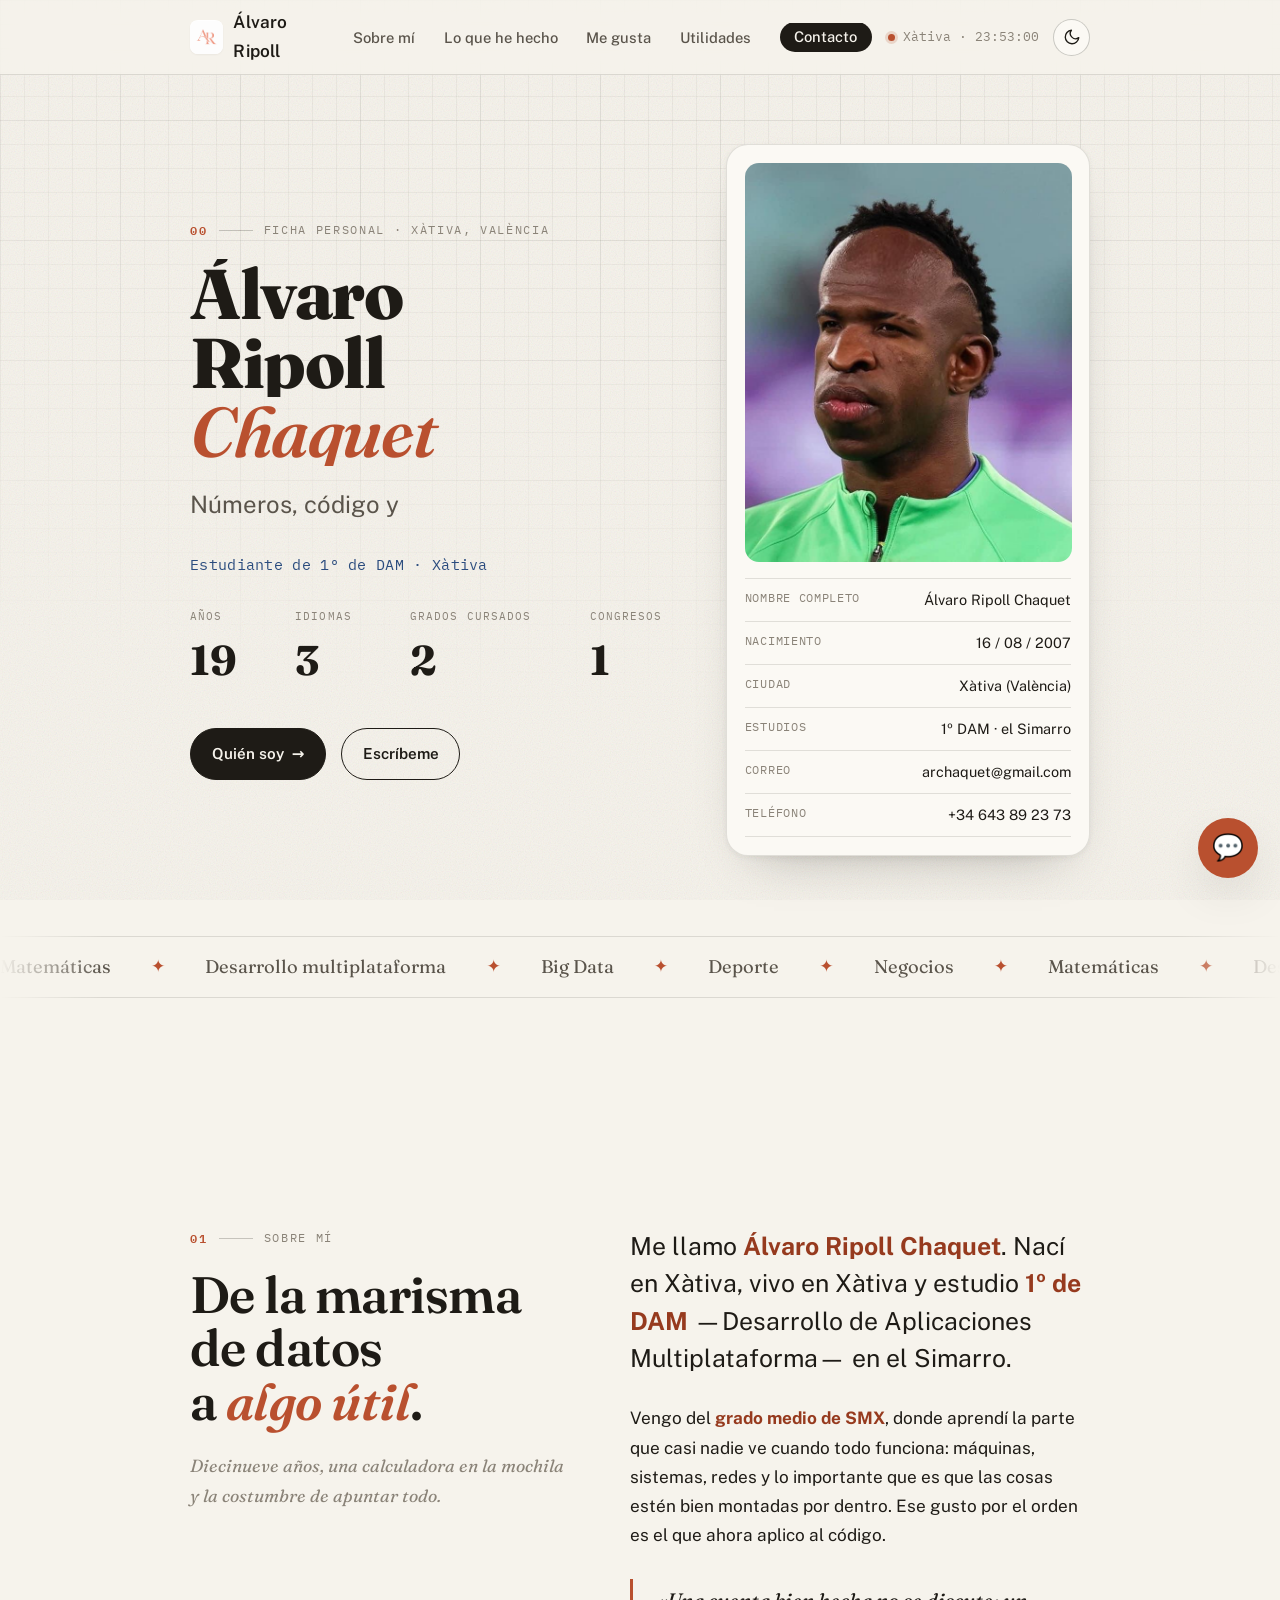
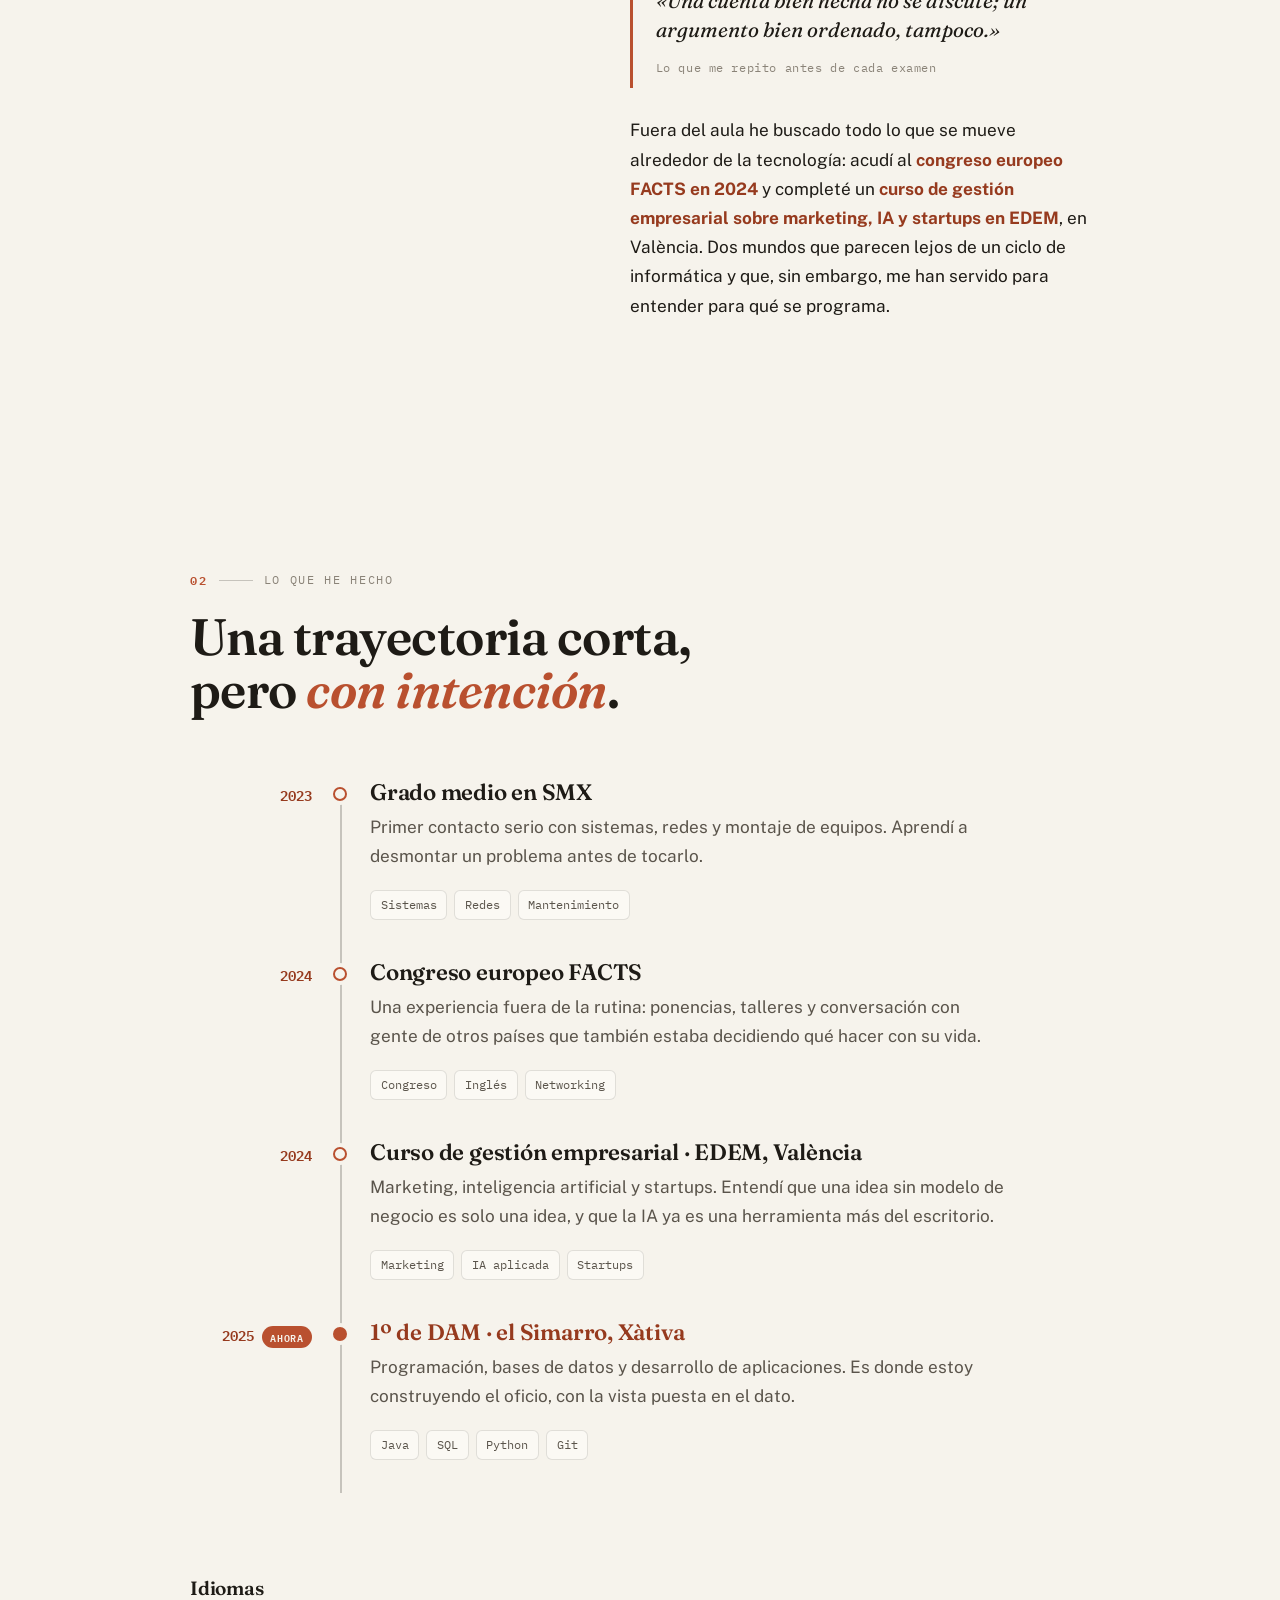
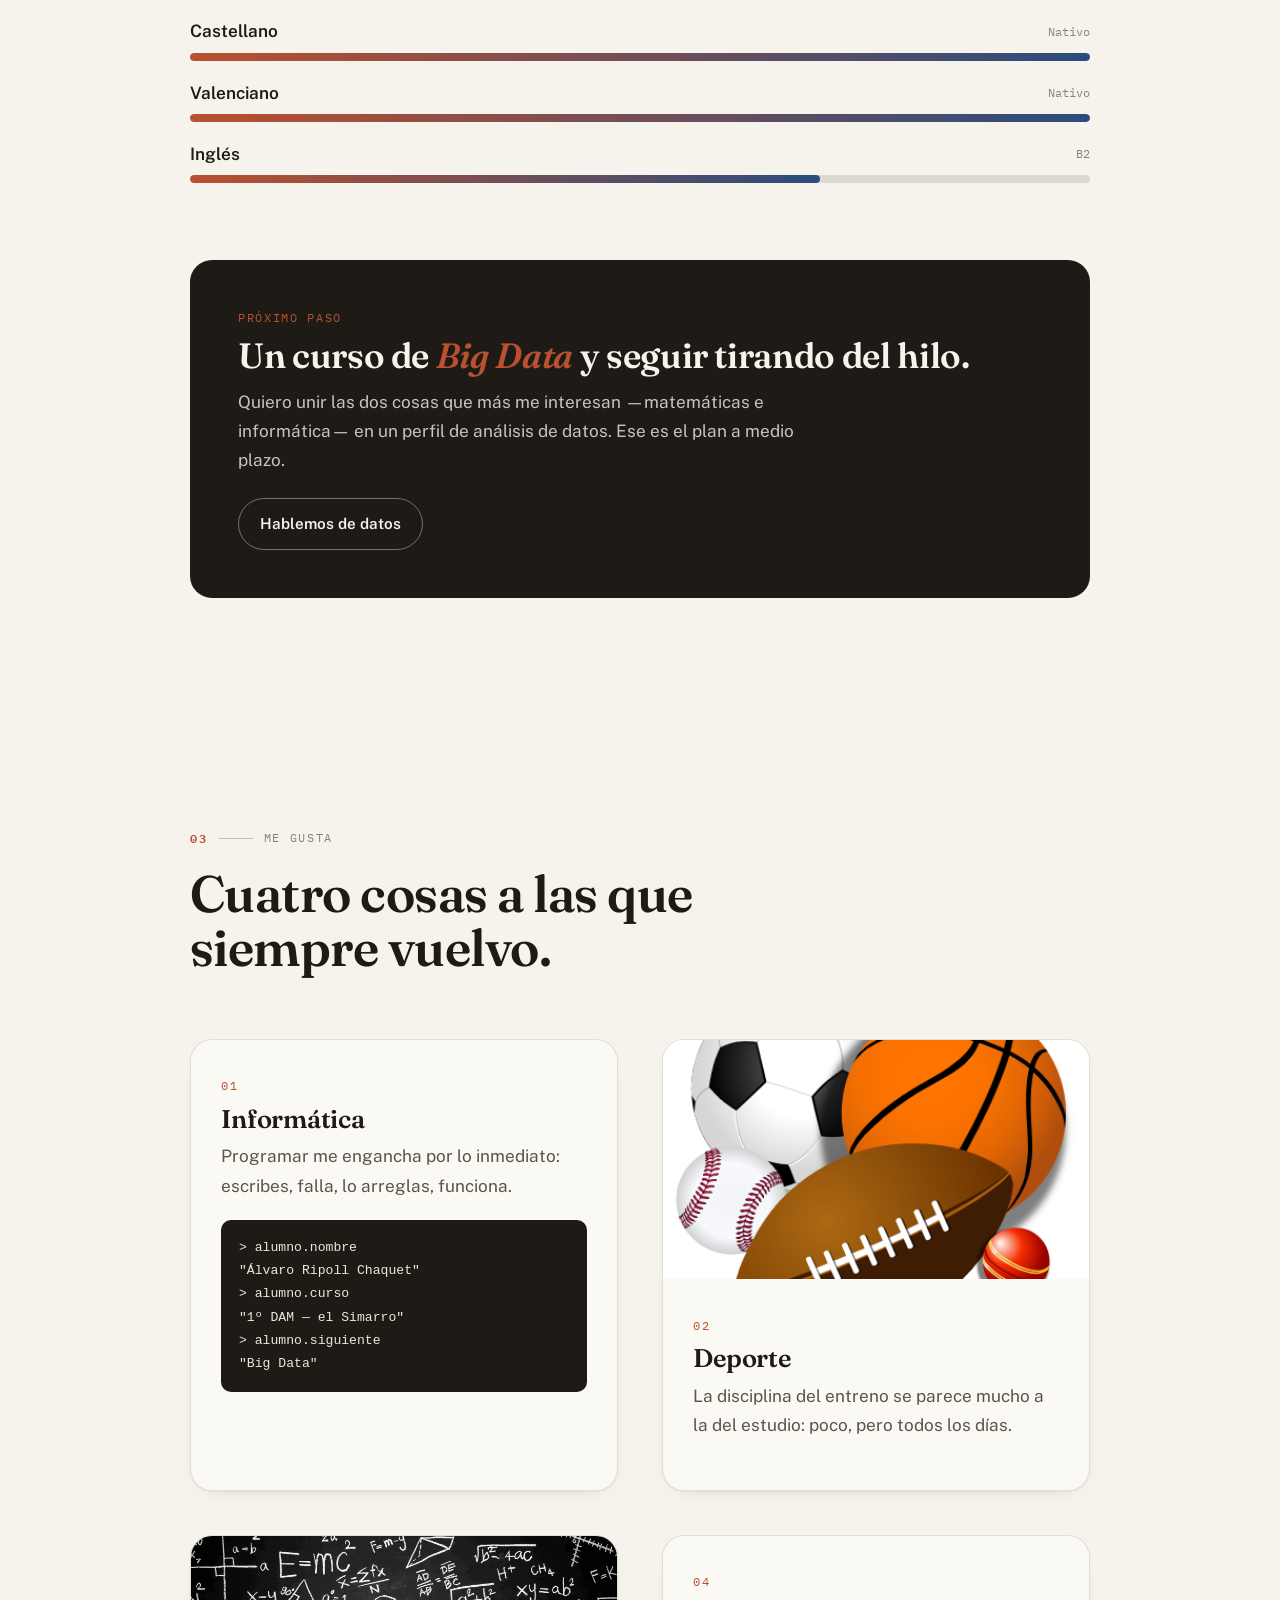
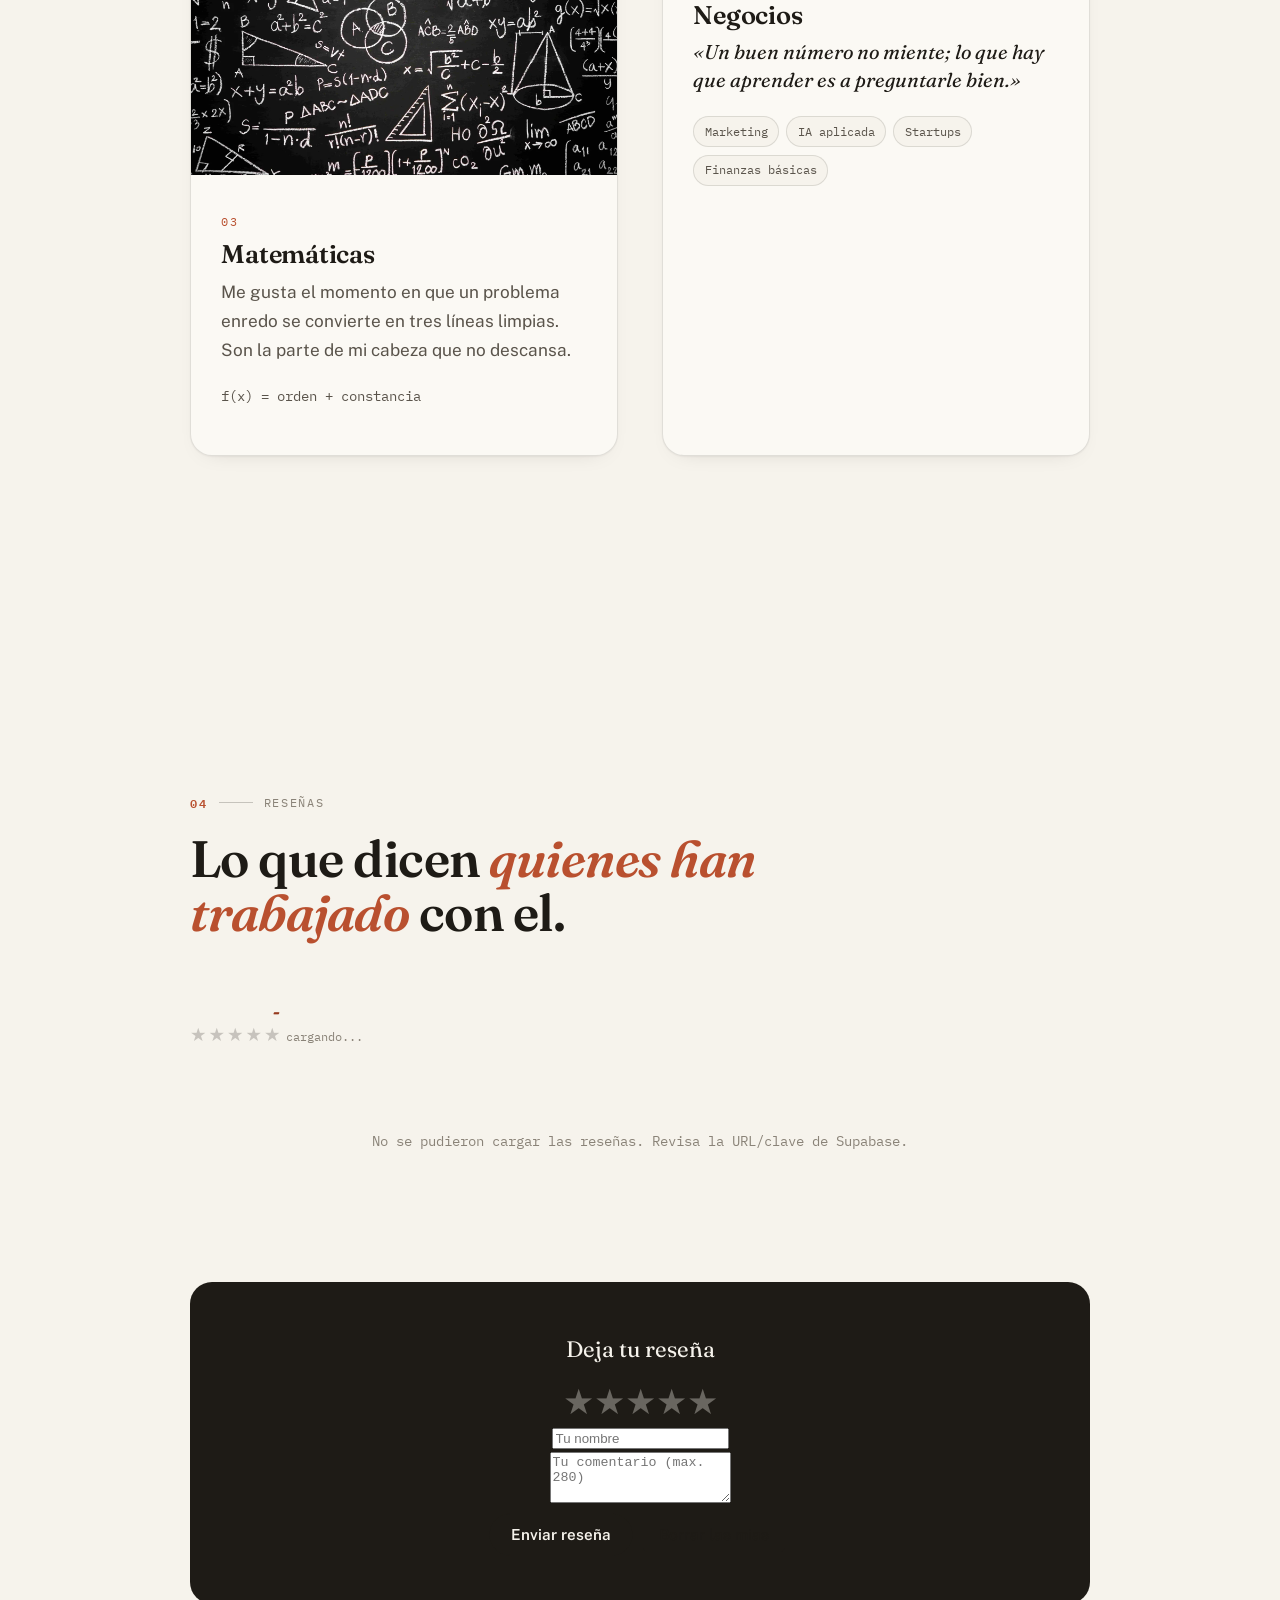
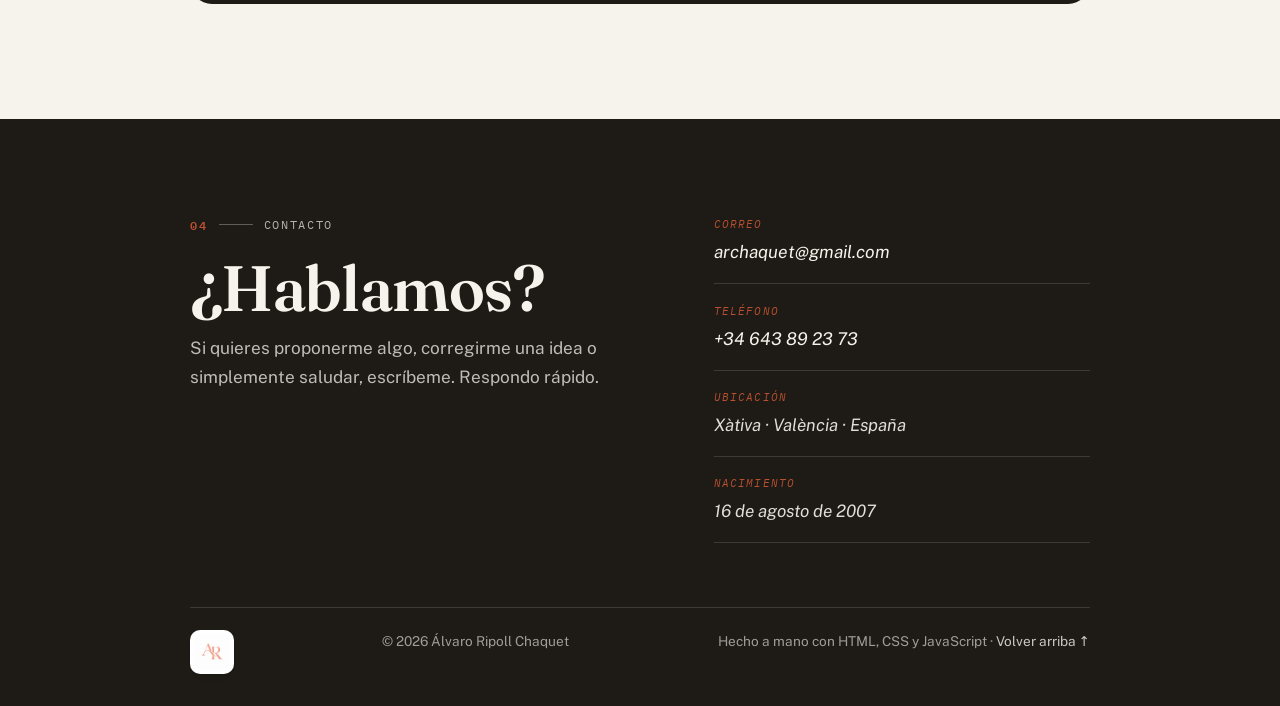
==== index.html @ a7760867 "Anado logo: favicon, OG, monograma y footer" ====
<!DOCTYPE html>
<html lang="es">

<head>
    <!-- ==========================================================
       METADATOS BÁSICOS
       ========================================================== -->
    <meta charset="UTF-8">
    <meta name="viewport" content="width=device-width, initial-scale=1">
    <title>Álvaro Ripoll Chaquet — Estudiante de DAM · Xàtiva</title>
    <meta name="description"
        content="Web personal de Álvaro Ripoll Chaquet, 1º de DAM en el Simarro (Xàtiva). Matemáticas, informática, deporte y negocios.">
    <meta name="author" content="Álvaro Ripoll Chaquet">

    <!-- Paleta básica antes de que cargue la hoja de estilos (evita flash) -->
    <meta name="theme-color" content="#F6F3EC">
    <!-- Favicon + icono para iOS -->
    <link rel="icon" href="img/logo.png" type="image/png">
    <link rel="apple-touch-icon" href="img/logo.png">

    <!-- Open Graph: imagen y datos al compartir en WhatsApp/LinkedIn -->
    <meta property="og:type" content="website">
    <meta property="og:title" content="Álvaro Ripoll Chaquet — Estudiante de DAM · Xàtiva">
    <meta property="og:description" content="Web personal de Álvaro Ripoll Chaquet. Matemáticas, informática, deporte y negocios.">
    <meta property="og:url" content="https://alvaroripoll.github.io/miweb/">
    <meta property="og:image" content="https://alvaroripoll.github.io/miweb/img/logo.png">
    <meta name="twitter:card" content="summary">
    <meta name="twitter:image" content="https://alvaroripoll.github.io/miweb/img/logo.png">
    <!-- Tipografías: display (Fraunces) + texto (Public Sans) + datos (IBM Plex Mono) -->
    <link rel="preconnect" href="https://fonts.googleapis.com">
    <link rel="preconnect" href="https://fonts.gstatic.com" crossorigin>
    <link
        href="https://fonts.googleapis.com/css2?family=Fraunces:ital,opsz,wght@0,9..144,400;0,9..144,600;0,9..144,800;1,9..144,400&family=IBM+Plex+Mono:wght@400;500;600&family=Public+Sans:ital,wght@0,300;0,400;0,500;0,700;1,400&display=swap"
        rel="stylesheet">
   
        <link rel="stylesheet" href="chatbot.css">
        <!-- Aplica el tema guardado antes de pintar (evita el flash claro/oscuro) -->
    <script>
        (function () {
            try {
                var t = localStorage.getItem('tema');
                if (!t) {
                    t = window.matchMedia('(prefers-color-scheme: dark)').matches ? 'dark' : 'light';
                }
                document.documentElement.setAttribute('data-theme', t);
            } catch (e) {
                document.documentElement.setAttribute('data-theme', 'light');
            }
        })();
    </script>
    <!-- Hoja de estilos principal -->
    <link rel="stylesheet" href="style.css">
</head>

<body>

    <!-- ==========================================================
       CAPAS AMBIENTALES (decorativas, no leíbles por lector de pantalla)
       - .grid-paper : papel milimetrado de fondo
       - .grain      : grano sutil de papel
       - .scroll-progress : barra de progreso de lectura (la mueve script.js)
       ========================================================== -->
    <div class="grid-paper" aria-hidden="true"></div>
    <div class="grain" aria-hidden="true"></div>
    <div class="scroll-progress" aria-hidden="true"><span id="progress-bar"></span></div>
    <!-- Partículas que siguen al cursor (canvas no bloquea clics) -->
    <canvas id="cursor-particles" aria-hidden="true"></canvas>
    <!-- Enlace de salto para accesibilidad -->
    <a class="skip-link" href="#contenido">Saltar al contenido</a>
    <header class="topbar" role="banner">
        <a href="#portada" class="monograma" aria-label="Inicio — Álvaro Ripoll Chaquet">
            <span class="monograma__logo"><img src="img/logo.png" alt="Monograma AR — Álvaro Ripoll" width="34" height="34"></span>            <span class="monograma__text">Álvaro Ripoll</span>
        </a>

        <nav class="topnav" id="menu" aria-label="Navegación principal">
            <ul>
                <li><a href="#sobre-mi" data-nav>Sobre mí</a></li>
                <li><a href="#trayectoria" data-nav>Lo que he hecho</a></li>
                <li><a href="#me-gusta" data-nav>Me gusta</a></li>
                <li><a href="utilidades.html" data-nav>Utilidades</a></li>
                <li><a href="#contacto" data-nav class="topnav__cta">Contacto</a></li>
            </ul>
        </nav>

        <div class="topbar__cluster">
            <p class="topbar__clock">
                <span class="dot" aria-hidden="true"></span>Xàtiva · <time id="hora-local">--:--:--</time>
            </p>

            <!-- Botón claro/oscuro -->
            <button class="theme-toggle" id="theme-toggle" type="button" aria-pressed="false"
                aria-label="Cambiar a modo oscuro" title="Cambiar tema">
                <svg class="theme-toggle__icon theme-toggle__icon--moon" viewBox="0 0 24 24" width="18" height="18"
                    fill="none" stroke="currentColor" stroke-width="1.8" stroke-linecap="round" stroke-linejoin="round"
                    aria-hidden="true">
                    <path d="M21 12.8A9 9 0 1 1 11.2 3a7 7 0 0 0 9.8 9.8z" />
                </svg>
                <svg class="theme-toggle__icon theme-toggle__icon--sun" viewBox="0 0 24 24" width="18" height="18"
                    fill="none" stroke="currentColor" stroke-width="1.8" stroke-linecap="round" stroke-linejoin="round"
                    aria-hidden="true">
                    <circle cx="12" cy="12" r="4" />
                    <path
                        d="M12 2v2M12 20v2M4.9 4.9l1.4 1.4M17.7 17.7l1.4 1.4M2 12h2M20 12h2M4.9 19.1l1.4-1.4M17.7 6.3l1.4-1.4" />
                </svg>
            </button>

            <!-- Botón hamburguesa (solo móvil) -->
            <button class="nav-toggle" id="nav-toggle" type="button" aria-expanded="false" aria-controls="menu"
                aria-label="Abrir menú">
                <span class="nav-toggle__bar" aria-hidden="true"></span>
                <span class="nav-toggle__bar" aria-hidden="true"></span>
                <span class="nav-toggle__bar" aria-hidden="true"></span>
            </button>
        </div>
    </header>

    <!-- ==========================================================
       MAIN — CONTENIDO PRINCIPAL
       ========================================================== -->
    <main id="contenido">

        <!-- ========================================================
         1. PORTADA / CABECERA
         Nombre + frase. Estructura tipo "ficha": titular a la izquierda,
         tarjeta de datos a la derecha.
         ======================================================== -->
        <section id="portada" class="hero" aria-labelledby="nombre">
            <div class="hero__inner">

                <!-- Columna izquierda: titular -->
                <div class="hero__lead">
                    <p class="eyebrow" data-reveal>
                        <span class="eyebrow__num">00</span>
                        <span class="eyebrow__line" aria-hidden="true"></span>
                        Ficha personal · Xàtiva, València
                    </p>

                    <h1 id="nombre" class="hero__title">
                        <span class="line"><span class="line__mask">Álvaro</span></span>
                        <span class="line"><span class="line__mask">Ripoll</span></span>
                        <span class="line"><span class="line__mask line__mask--accent">Chaquet</span></span>
                    </h1>

                    <!-- Frase principal (la palabra que parpadea la rota script.js) -->
                    <p class="hero__phrase" data-reveal data-reveal-delay="200">
                        Números, código y <em
                            data-rotate='["cabeza ordenada.","ganas de aprender.","un café en medio."]'>cabeza
                            ordenada.</em>
                    </p>

                    <p class="hero__role" data-scramble="Estudiante de 1º de DAM · Xàtiva">
                        Estudiante de 1º de DAM · Xàtiva
                    </p>

                    <!-- Contadores (los anima script.js con data-count) -->
                    <dl class="hero__stats" data-reveal data-reveal-delay="350">
                        <div class="stat">
                            <dt>Años</dt>
                            <dd><span data-count="19">19</span></dd>
                        </div>
                        <div class="stat">
                            <dt>Idiomas</dt>
                            <dd><span data-count="3">3</span></dd>
                        </div>
                        <div class="stat">
                            <dt>Grados cursados</dt>
                            <dd><span data-count="2">2</span></dd>
                        </div>
                        <div class="stat">
                            <dt>Congresos</dt>
                            <dd><span data-count="1">1</span></dd>
                        </div>
                    </dl>

                    <div class="hero__actions" data-reveal data-reveal-delay="500">
                        <a href="#sobre-mi" class="btn btn--solid">Quién soy <span aria-hidden="true">→</span></a>
                        <a href="#contacto" class="btn btn--ghost">Escríbeme</a>
                    </div>
                </div>

                <!-- Columna derecha: tarjeta de datos + foto -->
                <aside class="hero__card" data-reveal data-reveal-delay="250" aria-label="Datos rápidos">
                    <!-- Foto principal: Alvaro -->
                    <figure class="hero__figure" data-tilt>
                        <img src="img/alvaro.jpg"
                            alt="Álvaro Ripoll Chaquet" class="kenburns"
                            loading="eager" width="900" height="1100">
                    </figure>

                    <dl class="spec">
                        <div class="spec__row">
                            <dt>Nombre completo</dt>
                            <dd>Álvaro Ripoll Chaquet</dd>
                        </div>
                        <div class="spec__row">
                            <dt>Nacimiento</dt>
                            <dd><time datetime="2007-08-16">16 / 08 / 2007</time></dd>
                        </div>
                        <div class="spec__row">
                            <dt>Ciudad</dt>
                            <dd>Xàtiva (València)</dd>
                        </div>
                        <div class="spec__row">
                            <dt>Estudios</dt>
                            <dd>1º DAM · el Simarro</dd>
                        </div>
                        <div class="spec__row">
                            <dt>Correo</dt>
                            <dd><a href="mailto:archaquet@gmail.com">archaquet@gmail.com</a></dd>
                        </div>
                        <div class="spec__row">
                            <dt>Teléfono</dt>
                            <dd><a href="tel:+34643892373">+34 643 89 23 73</a></dd>
                        </div>
                    </dl>
                </aside>
            </div>

            <!-- Cinta de palabras clave (marquee infinito) -->
            <div class="marquee" aria-hidden="true">
                <div class="marquee__track">
                    <span>Matemáticas</span><i>✦</i><span>Desarrollo multiplataforma</span><i>✦</i><span>Big
                        Data</span><i>✦</i><span>Deporte</span><i>✦</i><span>Negocios</span><i>✦</i>
                    <span>Matemáticas</span><i>✦</i><span>Desarrollo multiplataforma</span><i>✦</i><span>Big
                        Data</span><i>✦</i><span>Deporte</span><i>✦</i><span>Negocios</span><i>✦</i>
                </div>
            </div>
        </section>

        <!-- ========================================================
         2. SOBRE MÍ
         Patrón de dos columnas: la izquierda queda fija (sticky)
         mientras el texto acompaña al hacer scroll.
         ======================================================== -->
        <section id="sobre-mi" class="about" aria-labelledby="about-title">
            <div class="about__grid">

                <!-- Columna fija -->
                <div class="about__sticky">
                    <p class="eyebrow" data-reveal>
                        <span class="eyebrow__num">01</span>
                        <span class="eyebrow__line" aria-hidden="true"></span>
                        Sobre mí
                    </p>
                    <h2 id="about-title" class="section-title" data-reveal>
                        De la marisma<br>de datos<br>a <em>algo útil</em>.
                    </h2>
                    <p class="about__note" data-reveal data-reveal-delay="150">
                        Diecinueve años, una calculadora en la mochila y la costumbre de apuntar todo.
                    </p>
                </div>

                <!-- Columna de texto -->
                <div class="about__body">
                    <p class="lead" data-reveal>
                        Me llamo <strong>Álvaro Ripoll Chaquet</strong>. Nací en Xàtiva, vivo en Xàtiva
                        y estudio <strong>1º de DAM</strong> —Desarrollo de Aplicaciones Multiplataforma—
                        en el Simarro.
                    </p>

                    <p data-reveal data-reveal-delay="100">
                        Vengo del <strong>grado medio de SMX</strong>, donde aprendí la parte que casi nadie
                        ve cuando todo funciona: máquinas, sistemas, redes y lo importante que es que
                        las cosas estén bien montadas por dentro. Ese gusto por el orden es el que ahora
                        aplico al código.
                    </p>

                    <blockquote class="pull" data-reveal data-reveal-delay="150">
                        <p>«Una cuenta bien hecha no se discute; un argumento bien ordenado, tampoco.»</p>
                        <cite>Lo que me repito antes de cada examen</cite>
                    </blockquote>

                    <p data-reveal>
                        Fuera del aula he buscado todo lo que se mueve alrededor de la tecnología:
                        acudí al <strong>congreso europeo FACTS en 2024</strong> y completé un
                        <strong>curso de gestión empresarial sobre marketing, IA y startups en EDEM</strong>,
                        en València. Dos mundos que parecen lejos de un ciclo de informática y que, sin
                        embargo, me han servido para entender para qué se programa.
                    </p>

                    <!-- Mini-perfil en lista, no en tarjetas repetidas -->
   <!--                <dl class="facts" data-reveal data-reveal-delay="100">
                        <div class="facts__item">
                            <dt>Idiomas</dt>
                            <dd>Castellano y valenciano nativos · Inglés <span class="badge">B2</span></dd>
                        </div>
                        <div class="facts__item">
                            <dt>Base</dt>
                            <dd>Grado medio SMX</dd>
                        </div>
                        <div class="facts__item">
                            <dt>Actualmente</dt>
                            <dd>1º de DAM, el Simarro · Xàtiva</dd>
                        </div>
                        <div class="facts__item">
                            <dt>Siguiente paso</dt>
                            <dd>Formación en Big Data y análisis de datos</dd>
                        </div>
                    </dl>-->
                </div>
            </div>
        </section>

        <!-- ========================================================
         3. LO QUE HE HECHO
         Línea de tiempo vertical + bloque de idiomas.
         ======================================================== -->
        <section id="trayectoria" class="timeline-section" aria-labelledby="tl-title">
            <header class="section-head">
                <p class="eyebrow" data-reveal>
                    <span class="eyebrow__num">02</span>
                    <span class="eyebrow__line" aria-hidden="true"></span>
                    Lo que he hecho
                </p>
                <h2 id="tl-title" class="section-title section-title--wide" data-reveal>
                    Una trayectoria corta, pero <em>con intención</em>.
                </h2>
            </header>

            <!-- Línea de tiempo -->
            <ol class="timeline">
                <li class="tl-item" data-reveal>
                    <p class="tl-item__year"><time datetime="2023">2023</time></p>
                    <div class="tl-item__body">
                        <h3>Grado medio en SMX</h3>
                        <p>Primer contacto serio con sistemas, redes y montaje de equipos. Aprendí a
                            desmontar un problema antes de tocarlo.</p>
                        <ul class="tags" aria-label="Competencias">
                            <li>Sistemas</li>
                            <li>Redes</li>
                            <li>Mantenimiento</li>
                        </ul>
                    </div>
                    <span class="tl-item__dot" aria-hidden="true"></span>
                </li>

                <li class="tl-item" data-reveal>
                    <p class="tl-item__year"><time datetime="2024">2024</time></p>
                    <div class="tl-item__body">
                        <h3>Congreso europeo FACTS</h3>
                        <p>Una experiencia fuera de la rutina: ponencias, talleres y conversación con
                            gente de otros países que también estaba decidiendo qué hacer con su vida.</p>
                        <ul class="tags" aria-label="Competencias">
                            <li>Congreso</li>
                            <li>Inglés</li>
                            <li>Networking</li>
                        </ul>
                    </div>
                    <span class="tl-item__dot" aria-hidden="true"></span>
                </li>

                <li class="tl-item" data-reveal>
                    <p class="tl-item__year"><time datetime="2024">2024</time></p>
                    <div class="tl-item__body">
                        <h3>Curso de gestión empresarial · EDEM, València</h3>
                        <p>Marketing, inteligencia artificial y startups. Entendí que una idea sin
                            modelo de negocio es solo una idea, y que la IA ya es una herramienta más
                            del escritorio.</p>
                        <ul class="tags" aria-label="Competencias">
                            <li>Marketing</li>
                            <li>IA aplicada</li>
                            <li>Startups</li>
                        </ul>
                    </div>
                    <span class="tl-item__dot" aria-hidden="true"></span>
                </li>

                <li class="tl-item tl-item--now" data-reveal>
                    <p class="tl-item__year"><time datetime="2025">2025</time> <span class="pill">ahora</span></p>
                    <div class="tl-item__body">
                        <h3>1º de DAM · el Simarro, Xàtiva</h3>
                        <p>Programación, bases de datos y desarrollo de aplicaciones. Es donde estoy
                            construyendo el oficio, con la vista puesta en el dato.</p>
                        <ul class="tags" aria-label="Competencias">
                            <li>Java</li>
                            <li>SQL</li>
                            <li>Python</li>
                            <li>Git</li>
                        </ul>
                    </div>
                    <span class="tl-item__dot tl-item__dot--live" aria-hidden="true"></span>
                </li>
            </ol>

            <!-- Idiomas: barras de nivel -->
            <div class="langs" data-reveal>
                <h3 class="langs__title">Idiomas</h3>
                <ul class="langs__list">
                    <li class="lang">
                        <span class="lang__name">Castellano</span>
                        <span class="lang__level">Nativo</span>
                        <span class="bar"><span class="bar__fill" style="--nivel: 100%"></span></span>
                    </li>
                    <li class="lang">
                        <span class="lang__name">Valenciano</span>
                        <span class="lang__level">Nativo</span>
                        <span class="bar"><span class="bar__fill" style="--nivel: 100%"></span></span>
                    </li>
                    <li class="lang">
                        <span class="lang__name">Inglés</span>
                        <span class="lang__level">B2</span>
                        <span class="bar"><span class="bar__fill" style="--nivel: 70%"></span></span>
                    </li>
                </ul>
            </div>

            <!-- Lo que viene después -->
            <aside class="next" data-reveal>
                <p class="next__label">Próximo paso</p>
                <h3 class="next__title">Un curso de <em>Big Data</em> y seguir tirando del hilo.</h3>
                <p class="next__text">
                    Quiero unir las dos cosas que más me interesan —matemáticas e informática— en un
                    perfil de análisis de datos. Ese es el plan a medio plazo.
                </p>
                <a class="btn btn--ghost" href="#contacto">Hablemos de datos</a>
            </aside>
        </section>
        <!-- ========================================================
     4. ME GUSTA
     Orden: Informática · Deporte · Matemáticas · Negocios
     Mosaico tipo bento: cada afición tiene su propio tamaño.
     ======================================================== -->
        <section id="me-gusta" class="likes" aria-labelledby="likes-title">
            <header class="section-head">
                <p class="eyebrow" data-reveal>
                    <span class="eyebrow__num">03</span>
                    <span class="eyebrow__line" aria-hidden="true"></span>
                    Me gusta
                </p>
                <h2 id="likes-title" class="section-title section-title--wide" data-reveal>
                    Cuatro cosas a las que siempre vuelvo.
                </h2>
            </header>

            <div class="mosaic">

                <!-- Informática — consola -->
                <article class="tile tile--code" data-reveal>
                    <div class="tile__content">
                        <span class="tile__num">01</span>
                        <h3>Informática</h3>
                        <p>Programar me engancha por lo inmediato: escribes, falla, lo arreglas, funciona.</p>
                        <pre class="console" aria-label="Fragmento de consola"><code>&gt; alumno.nombre
"Álvaro Ripoll Chaquet"
&gt; alumno.curso
"1º DAM — el Simarro"
&gt; alumno.siguiente
"Big Data"</code></pre>
                    </div>
                </article>

                <!-- Deporte — foto arriba, título y descripción debajo (igual que Matemáticas) -->
                <article class="tile tile--sport" data-reveal data-reveal-delay="100">
                    <figure class="tile__media">
                        <img class="kenburns" src="img/deporte.jpg"
                            onerror="this.onerror=null;this.src='https://loremflickr.com/1200/800/sport,training/all'"
                            alt="Entrenamiento de deporte al aire libre" loading="lazy" width="1200" height="800">
                    </figure>
                    <div class="tile__content">
                        <span class="tile__num">02</span>
                        <h3>Deporte</h3>
                        <p>La disciplina del entreno se parece mucho a la del estudio: poco, pero todos los días.</p>
                    </div>
                </article>

                <!-- Matemáticas — foto real de ecuaciones/pizarra (img/matematicas.jpg) -->
                <article class="tile tile--math" data-reveal data-reveal-delay="150">
                    <figure class="tile__media">
                        <img src="img/matematicas.jpg"
                            onerror="this.onerror=null;this.src='https://picsum.photos/seed/math-equations-chalkboard/1200/800'"
                            alt="Cuaderno con ecuaciones y gráficas" loading="lazy" width="1200" height="800">
                    </figure>
                    <div class="tile__content">
                        <span class="tile__num">03</span>
                        <h3>Matemáticas</h3>
                        <p>Me gusta el momento en que un problema enredo se convierte en tres líneas limpias. Son la
                            parte de mi cabeza que no descansa.</p>
                        <p class="tile__formula" aria-hidden="true">f(x) = orden + constancia</p>
                    </div>
                </article>

                <!-- Negocios — cita y lista -->
                <article class="tile tile--biz" data-reveal data-reveal-delay="200">
                    <div class="tile__content">
                        <span class="tile__num">04</span>
                        <h3>Negocios</h3>
                        <blockquote>
                            <p>«Un buen número no miente; lo que hay que aprender es a preguntarle bien.»</p>
                        </blockquote>
                        <ul class="chips">
                            <li>Marketing</li>
                            <li>IA aplicada</li>
                            <li>Startups</li>
                            <li>Finanzas básicas</li>
                        </ul>
                    </div>
                </article>
            </div>

            <!-- Fila de intereses sueltos -->
            <p class="likes__also" data-reveal>
                <span class="likes__also-label">Y también</span>
                <span class="chip chip--plain">Xàtiva</span>
                <span class="chip chip--plain">Congresos y jornadas</span>
                <span class="chip chip--plain">Aprender haciendo</span>
                <span class="chip chip--plain">Proyectos propios</span>
            </p>
        </section>
 <!-- ========================================================
     4. RESENAS (compartidas via Supabase)
     El grid se rellena dinamicamente desde la base de datos.
     ======================================================== -->
<section id="reseñas" class="reviews" aria-labelledby="rev-title">
  <header class="section-head">
    <p class="eyebrow" data-reveal><span class="eyebrow__num">04</span><span class="eyebrow__line" aria-hidden="true"></span> Reseñas</p>
    <h2 id="rev-title" class="section-title section-title--wide" data-reveal>Lo que dicen <em>quienes han trabajado</em> con el.</h2>
  </header>

  <div class="rev-summary" data-reveal>
    <div class="rev-score">
      <span class="rev-score__num" id="rev-media">-</span>
      <div class="rev-stars" id="rev-stars-display" aria-label="media"></div>
      <span class="rev-score__count" id="rev-total">cargando...</span>
    </div>
    <div class="rev-bars" id="rev-bars" aria-hidden="true"></div>
  </div>

  <div class="rev-grid" id="rev-grid" data-reveal>
    <p class="rev-empty">Cargando reseñas...</p>
  </div>

  <!-- Formulario de resena del visitante -->
  <div class="rev-rate" data-reveal>
    <div class="rev-rate__q">Deja tu reseña</div>
    <form id="rev-form" class="rev-form">
      <div class="rev-form__stars" id="rev-rate-stars" role="radiogroup" aria-label="Puntuar de 1 a 5"></div>
      <div class="rev-form__row">
        <input id="rev-name" class="rev-form__name" type="text" maxlength="40" placeholder="Tu nombre" aria-label="Tu nombre">
      </div>
      <textarea id="rev-text" class="rev-form__text" rows="3" maxlength="280" placeholder="Tu comentario (max. 280)" aria-label="Tu comentario"></textarea>
      <div class="rev-form__foot">
        <button type="submit" class="btn btn--solid">Enviar reseña</button>
        <button type="button" class="btn btn--ghost" id="rev-mine-clear">Borrar las mias</button>
        <span class="rev-form__status" id="rev-status" role="status" aria-live="polite"></span>
      </div>
    </form>
  </div>
</section>

    </main>

    <!-- ==========================================================
       5. PIE DE PÁGINA CON CONTACTO
       ========================================================== -->
    <footer id="contacto" class="footer" aria-labelledby="footer-title">
        <div class="footer__grid">

            <div class="footer__intro">
                <p class="eyebrow eyebrow--light" data-reveal>
                    <span class="eyebrow__num">04</span>
                    <span class="eyebrow__line" aria-hidden="true"></span>
                    Contacto
                </p>
                <h2 id="footer-title" class="footer__title" data-reveal>
                    ¿Hablamos?
                </h2>
                <p class="footer__text" data-reveal data-reveal-delay="100">
                    Si quieres proponerme algo, corregirme una idea o simplemente saludar,
                    escríbeme. Respondo rápido.
                </p>
            </div>

            <!-- Datos de contacto como address semántico -->
            <address class="footer__contacto" data-reveal>
                <ul>
                    <li>
                        <span class="footer__key">Correo</span>
                        <a href="mailto:archaquet@gmail.com">archaquet@gmail.com</a>
                    </li>
                    <li>
                        <span class="footer__key">Teléfono</span>
                        <a href="tel:+34643892373">+34 643 89 23 73</a>
                    </li>
                    <li>
                        <span class="footer__key">Ubicación</span>
                        <span>Xàtiva · València · España</span>
                    </li>
                    <li>
                        <span class="footer__key">Nacimiento</span>
                        <span><time datetime="2007-08-16">16 de agosto de 2007</time></span>
                    </li>
                </ul>
            </address>
        </div>

        <!-- Cierre: copia y detalle de la página -->
        <div class="footer__bottom">
                  <img class="footer__logo" src="img/logo.png" alt="Álvaro Ripoll — monograma AR" width="44" height="44">
            <p>© <span id="anio">2025</span> Álvaro Ripoll Chaquet</p>
            <p class="footer__meta">Hecho a mano con HTML, CSS y JavaScript · <a href="#portada">Volver arriba ↑</a></p>
        </div>
    </footer>

    <!-- Script principal (animaciones, reloj, reveals) -->
    <script src="script.js" defer></script>
    <script src="chatbot.js" defer></script>
    <script src="resenas.js?v=3" defer></script>
</body>

</html>
---- chatbot.css ----
/* ==========================================================================
   CHATBOT.CSS — widget de Teo (asistente por reglas)
   Autocontenido: usa variables locales con fallback a las de tu marca.
   ========================================================================== */
:root{
  --cb-accent: var(--terra, #B9502F);
  --cb-accent-2: var(--terra-deep, #963A1E);
  --cb-bg: var(--paper-2, #FBF9F4);
  --cb-border: var(--line, rgba(30,27,22,.12));
  --cb-text: var(--ink, #1E1B16);
  --cb-muted: var(--ink-faint, #8A8378);
  --cb-user: var(--cb-accent);
  --cb-bot: #ffffff;
  --cb-shadow: 0 18px 50px -18px rgba(20,17,13,.45);
}
[data-theme="dark"]{
  --cb-bg: #1D1B17;
  --cb-border: rgba(241,236,226,.14);
  --cb-text: #F1ECE2;
  --cb-muted: #9A9285;
  --cb-bot: #26241f;
  --cb-shadow: 0 18px 50px -18px rgba(0,0,0,.7);
}

/* --- Burbuja fija abajo-derecha --- */
.cb-bubble{
  position:fixed; right:22px; bottom:22px; z-index:70;
  width:60px; height:60px; border:none; border-radius:50%;
  background:var(--cb-accent); color:#fff; cursor:pointer;
  display:grid; place-items:center; box-shadow:var(--cb-shadow);
  transition:transform .25s ease, background-color .25s ease;
}
.cb-bubble:hover{ background:var(--cb-accent-2); transform:translateY(-3px) scale(1.04); }
.cb-bubble__icon{ font-size:1.6rem; line-height:1; }
/* Pulso de invitación (solo la primera vez, lo quita el JS) */
.cb-bubble.pulse::after{
  content:""; position:absolute; inset:0; border-radius:50%;
  box-shadow:0 0 0 0 var(--cb-accent); animation:cb-pulse 2.4s ease-out infinite;
}
@keyframes cb-pulse{ 0%{box-shadow:0 0 0 0 rgba(185,80,47,.45);} 70%{box-shadow:0 0 0 16px rgba(185,80,47,0);} 100%{box-shadow:0 0 0 0 rgba(185,80,47,0);} }

/* --- Panel --- */
.cb-panel{
  position:fixed; right:22px; bottom:96px; z-index:70;
  width:340px; height:460px; min-width:300px; min-height:360px;
  display:flex; flex-direction:column; overflow:hidden;
  background:var(--cb-bg); color:var(--cb-text);
  border:1px solid var(--cb-border); border-radius:16px; box-shadow:var(--cb-shadow);
  font-family:var(--font-body, system-ui, sans-serif);
  transform-origin:bottom right;
}
.cb-panel[hidden]{ display:none; }

/* Cabecera */
.cb-head{ display:flex; align-items:center; gap:.6rem; padding:.7rem .8rem; border-bottom:1px solid var(--cb-border); }
.cb-head__avatar{ width:34px; height:34px; border-radius:50%; background:var(--cb-accent); color:#fff; display:grid; place-items:center; font-family:var(--font-mono, monospace); font-size:.72rem; font-weight:600; }
.cb-head__info{ display:flex; flex-direction:column; line-height:1.15; margin-right:auto; }
.cb-head__info strong{ font-size:.95rem; }
.cb-head__info small{ color:var(--cb-muted); font-size:.72rem; }
.cb-head__actions{ display:flex; gap:.2rem; }
.cb-ico{ width:30px; height:30px; border:none; background:transparent; color:var(--cb-muted); font-size:1rem; cursor:pointer; border-radius:8px; display:grid; place-items:center; transition:background-color .2s, color .2s; }
.cb-ico:hover{ background:var(--cb-border); color:var(--cb-text); }

/* Cuerpo / historial */
.cb-body{ flex:1; overflow-y:auto; padding:.9rem; display:flex; flex-direction:column; gap:.6rem; }
.cb-msg{ max-width:82%; padding:.55rem .8rem; border-radius:14px; font-size:.9rem; line-height:1.45; word-wrap:break-word; }
.cb-msg--bot{ align-self:flex-start; background:var(--cb-bot); border:1px solid var(--cb-border); border-bottom-left-radius:4px; }
.cb-msg--user{ align-self:flex-end; background:var(--cb-user); color:#fff; border-bottom-right-radius:4px; }
/* Indicador "escribiendo…" */
.cb-typing{ align-self:flex-start; display:inline-flex; gap:4px; padding:.7rem .85rem; background:var(--cb-bot); border:1px solid var(--cb-border); border-radius:14px; border-bottom-left-radius:4px; }
.cb-typing i{ width:6px; height:6px; border-radius:50%; background:var(--cb-muted); animation:cb-dot 1.2s infinite ease-in-out; }
.cb-typing i:nth-child(2){ animation-delay:.15s; } .cb-typing i:nth-child(3){ animation-delay:.3s; }
@keyframes cb-dot{ 0%,60%,100%{ transform:translateY(0); opacity:.4;} 30%{ transform:translateY(-4px); opacity:1;} }

/* Formulario */
.cb-form{ display:flex; gap:.5rem; padding:.7rem; border-top:1px solid var(--cb-border); }
.cb-form input{ flex:1; min-width:0; border:1px solid var(--cb-border); background:var(--cb-bg); color:var(--cb-text); border-radius:10px; padding:.6rem .8rem; font:inherit; font-size:.9rem; }
.cb-form input:focus{ outline:2px solid var(--cb-accent); outline-offset:1px; }
.cb-send{ width:40px; border:none; border-radius:10px; background:var(--cb-accent); color:#fff; cursor:pointer; font-size:1rem; display:grid; place-items:center; transition:background-color .2s; }
.cb-send:hover{ background:var(--cb-accent-2); }

/* Asa de redimensionado (esquina superior-izquierda) */
.cb-resize{ position:absolute; top:0; left:0; width:16px; height:16px; cursor:nwse-resize; touch-action:none; }
.cb-resize::before{ content:""; position:absolute; top:3px; left:3px; width:0; height:0; border-style:solid; border-width:0 0 9px 9px; border-color:transparent transparent var(--cb-border) transparent; opacity:.7; }

/* Móvil: hoja inferior a casi pantalla completa */
@media (max-width:600px){
  .cb-panel{ right:0; left:0; bottom:0; width:100% !important; height:82vh !important; border-radius:16px 16px 0 0; min-height:0; }
  .cb-resize{ display:none; }
  .cb-bubble{ right:16px; bottom:16px; }
}

/* Menos movimiento */
@media (prefers-reduced-motion:reduce){
  .cb-bubble.pulse::after{ animation:none; }
  .cb-typing i{ animation:none; opacity:.7; }
  .cb-bubble{ transition:none; }
}
---- style.css ----
/* ==========================================================================
   STYLE.CSS — Web personal de Álvaro Ripoll Chaquet
   --------------------------------------------------------------------------
   Paleta (cámbiala aquí y se actualiza todo):
     papel  #F6F3EC   ·  tarjeta #FBF9F4  ·  tinta #1E1B16
     terracota #B9502F (acento)  ·  azul tinta #2B4C7E (secundario)
   Tipografías: Fraunces (display) · Public Sans (texto) · IBM Plex Mono (datos)
   Sin frameworks. CSS puro, comentado y responsive.
   ========================================================================== */

/* --------------------------------------------------------------------------
   1. VARIABLES DE DISEÑO (tokens)
   -------------------------------------------------------------------------- */
:root {
  /* Color */
  --paper: #F6F3EC;
  --paper-2: #FBF9F4;
  --ink: #1E1B16;
  --ink-soft: #5A544B;
  --ink-faint: #8A8378;
  --terra: #B9502F;
  --terra-deep: #963A1E;
  --blue: #2B4C7E;
  --line: rgba(30, 27, 22, .12);
  --line-strong: rgba(30, 27, 22, .22);
  --grid-line: rgba(30, 27, 22, .045);
  --scrim: rgba(20, 17, 13, .55);

  /* Tipografía */
  --font-display: "Fraunces", Georgia, "Times New Roman", serif;
  --font-body: "Public Sans", system-ui, -apple-system, "Segoe UI", sans-serif;
  --font-mono: "IBM Plex Mono", ui-monospace, "Courier New", monospace;

  /* Medidas */
  --container: 900px;
  /* ancho máximo del contenido */
  --pad: clamp(1.25rem, 5vw, 2.5rem);
  /* padding lateral generoso */
  --gap: clamp(1.5rem, 4vw, 2.75rem);
  --topbar-h: 64px;
  --radius: 14px;
  --radius-lg: 22px;
  --shadow-sm: 0 1px 2px rgba(30, 27, 22, .05), 0 8px 24px -18px rgba(30, 27, 22, .25);
  --shadow-md: 0 2px 6px rgba(30, 27, 22, .06), 0 24px 50px -30px rgba(30, 27, 22, .35);

  /* Ancho útil con respiración lateral (para elementos centrados) */
  --w: min(var(--container), 100% - var(--pad) * 2);
}

/* --------------------------------------------------------------------------
   2. RESET Y BASES
   -------------------------------------------------------------------------- */
*,
*::before,
*::after {
  box-sizing: border-box;
}

html {
  scroll-behavior: smooth;
  scroll-padding-top: calc(var(--topbar-h) + 20px);
  /* anclas no tapadas por la barra */
  -webkit-text-size-adjust: 100%;
}

body {
  margin: 0;
  background: var(--paper);
  color: var(--ink);
  font-family: var(--font-body);
  font-size: clamp(1rem, .96rem + .3vw, 1.075rem);
  line-height: 1.7;
  font-weight: 400;
  -webkit-font-smoothing: antialiased;
  text-rendering: optimizeLegibility;
  overflow-x: hidden;
}

h1,
h2,
h3 {
  font-family: var(--font-display);
  font-weight: 600;
  line-height: 1.05;
  margin: 0;
  letter-spacing: -.01em;
}

p {
  margin: 0 0 1.1em;
}

em {
  font-style: italic;
}

img {
  display: block;
  max-width: 100%;
  height: auto;
}

ul,
ol,
dl,
dd,
dt {
  margin: 0;
  padding: 0;
}

li {
  list-style: none;
}

/* Enlaces: subrayado fino en terracota, coherente con la marca */
a {
  color: var(--terra-deep);
  text-decoration: none;
  text-underline-offset: 3px;
  transition: color .2s ease;
}

a:hover {
  color: var(--terra);
  text-decoration: underline;
}

/* Selección de texto con color de marca */
::selection {
  background: var(--terra);
  color: var(--paper);
}

/* Foco visible accesible (teclado) */
:focus-visible {
  outline: 2px solid var(--blue);
  outline-offset: 3px;
  border-radius: 4px;
}

/* --------------------------------------------------------------------------
   3. CAPAS AMBIENTALES (fondo milimetrado + grano)
   -------------------------------------------------------------------------- */
.grid-paper {
  position: fixed;
  inset: 0;
  z-index: -3;
  pointer-events: none;
  background-image:
    linear-gradient(var(--grid-line) 1px, transparent 1px),
    linear-gradient(90deg, var(--grid-line) 1px, transparent 1px),
    linear-gradient(var(--grid-line) 1px, transparent 1px),
    linear-gradient(90deg, var(--grid-line) 1px, transparent 1px);
  background-size: 120px 120px, 120px 120px, 24px 24px, 24px 24px;
  /* rejilla gruesa + fina */
  -webkit-mask-image: radial-gradient(120% 90% at 50% 0%, #000 30%, transparent 90%);
  mask-image: radial-gradient(120% 90% at 50% 0%, #000 30%, transparent 90%);
}

.grain {
  position: fixed;
  inset: 0;
  z-index: -2;
  pointer-events: none;
  opacity: .35;
  mix-blend-mode: multiply;
  background-image: url("data:image/svg+xml,%3Csvg xmlns='http://www.w3.org/2000/svg' width='180' height='180'%3E%3Cfilter id='n'%3E%3CfeTurbulence type='fractalNoise' baseFrequency='0.85' numOctaves='2' stitchTiles='stitch'/%3E%3C/filter%3E%3Crect width='100%25' height='100%25' filter='url(%23n)' opacity='0.4'/%3E%3C/svg%3E");
}

/* Barra de progreso de lectura (el ancho lo fija script.js) */
.scroll-progress {
  position: fixed;
  top: 0;
  left: 0;
  right: 0;
  height: 3px;
  z-index: 60;
  background: transparent;
}

#progress-bar {
  display: block;
  height: 100%;
  width: 0;
  background: linear-gradient(90deg, var(--terra), var(--blue));
  transition: width .1s linear;
}

/* Enlace de salto accesible */
.skip-link {
  position: absolute;
  left: -999px;
  top: 0;
  z-index: 100;
  background: var(--ink);
  color: var(--paper);
  padding: .7rem 1.1rem;
  border-radius: 0 0 var(--radius) 0;
}

.skip-link:focus {
  left: 0;
  text-decoration: none;
}

/* --------------------------------------------------------------------------
   4. BARRA SUPERIOR FIJA  (cabecera con fondo de color + tipografía limpia)
   -------------------------------------------------------------------------- */
.topbar {
  position: fixed;
  top: 0;
  left: 0;
  right: 0;
  z-index: 50;
  display: flex;
  align-items: center;
  justify-content: space-between;
  gap: 1rem;
  min-height: var(--topbar-h);
  padding: .5rem max(var(--pad), calc((100% - var(--container)) / 2));
  /* centra con la marca */
  background: rgba(246, 243, 236, .82);
  backdrop-filter: saturate(1.2) blur(10px);
  -webkit-backdrop-filter: saturate(1.2) blur(10px);
  border-bottom: 1px solid var(--line);
}

.monograma {
  display: inline-flex;
  align-items: center;
  gap: .65rem;
  color: var(--ink);
  text-decoration: none;
}

.monograma:hover {
  color: var(--ink);
  text-decoration: none;
}

.monograma__mark {
  font-family: var(--font-display);
  font-weight: 800;
  font-size: 1.15rem;
  letter-spacing: .02em;
  color: var(--paper);
  background: var(--terra);
  width: 2.1rem;
  height: 2.1rem;
  display: grid;
  place-items: center;
  border-radius: 8px;
  box-shadow: var(--shadow-sm);
}

.monograma__text {
  font-weight: 600;
  letter-spacing: .01em;
}

.topnav ul {
  display: flex;
  align-items: center;
  gap: clamp(.9rem, 2.5vw, 1.8rem);
  overflow-x: auto;
  scrollbar-width: none;
}

.topnav ul::-webkit-scrollbar {
  display: none;
}

.topnav a {
  color: var(--ink-soft);
  font-size: .92rem;
  font-weight: 500;
  white-space: nowrap;
  padding: .35rem 0;
  border-bottom: 2px solid transparent;
}

.topnav a:hover {
  color: var(--ink);
  text-decoration: none;
}

.topnav a.is-active {
  color: var(--terra-deep);
  border-bottom-color: var(--terra);
}

/* la pone script.js */
.topnav__cta {
  color: var(--paper) !important;
  background: var(--ink);
  padding: .4rem .9rem !important;
  border-radius: 999px;
  border-bottom: none !important;
}

.topnav__cta:hover {
  background: var(--terra-deep);
}

.topbar__clock {
  margin: 0;
  font-family: var(--font-mono);
  font-size: .8rem;
  color: var(--ink-faint);
  display: inline-flex;
  align-items: center;
  gap: .5rem;
  white-space: nowrap;
}

.topbar__clock .dot {
  width: 7px;
  height: 7px;
  border-radius: 50%;
  background: var(--terra);
  box-shadow: 0 0 0 3px rgba(185, 80, 47, .18);
}

/* --------------------------------------------------------------------------
   5. UTILIDADES DE CONTENIDO (centrado + espaciado generoso)
   -------------------------------------------------------------------------- */
main>section {
  padding-block: clamp(4rem, 9vw, 7.5rem);
}

/* Elementos que se centran al ancho de la marca */
.hero__inner,
.section-head,
.about__grid,
.timeline,
.langs,
.next,
.mosaic,
.likes__also {
  width: var(--w);
  margin-inline: auto;
}

/* Eyebrow: pequeño rótulo con numeración tipo ficha */
.eyebrow {
  display: flex;
  align-items: center;
  gap: .7rem;
  font-family: var(--font-mono);
  font-size: .74rem;
  letter-spacing: .14em;
  text-transform: uppercase;
  color: var(--ink-faint);
  margin: 0 0 1.2rem;
}

.eyebrow__num {
  color: var(--terra);
  font-weight: 600;
}

.eyebrow__line {
  display: inline-block;
  width: 34px;
  height: 1px;
  background: var(--line-strong);
}

.eyebrow--light {
  color: rgba(246, 243, 236, .7);
}

.eyebrow--light .eyebrow__num {
  color: var(--terra);
}

.eyebrow--light .eyebrow__line {
  background: rgba(246, 243, 236, .3);
}

/* Títulos de sección */
.section-title {
  font-size: clamp(2rem, 1.4rem + 3vw, 3.2rem);
}

.section-title em {
  color: var(--terra);
}

.section-title--wide {
  max-width: 18ch;
}

.section-head {
  margin-bottom: clamp(2.5rem, 5vw, 4rem);
}

/* Botones coherentes con la marca */
.btn {
  display: inline-flex;
  align-items: center;
  gap: .5rem;
  font-family: var(--font-body);
  font-weight: 600;
  font-size: .95rem;
  padding: .75rem 1.3rem;
  border-radius: 999px;
  border: 1.5px solid var(--ink);
  text-decoration: none;
  cursor: pointer;
  transition: transform .25s ease, background .25s ease, color .25s ease, border-color .25s ease;
}

.btn:hover {
  text-decoration: none;
  transform: translateY(-2px);
}

.btn--solid {
  background: var(--ink);
  color: var(--paper);
  border-color: var(--ink);
}

.btn--solid:hover {
  background: var(--terra-deep);
  border-color: var(--terra-deep);
  color: var(--paper);
}

.btn--ghost {
  background: transparent;
  color: var(--ink);
}

.btn--ghost:hover {
  background: var(--ink);
  color: var(--paper);
}

.btn span[aria-hidden] {
  transition: transform .25s ease;
}

.btn:hover span[aria-hidden] {
  transform: translateX(4px);
}

/* --------------------------------------------------------------------------
   6. PORTADA / HERO
   -------------------------------------------------------------------------- */
.hero {
  padding-top: calc(var(--topbar-h) + clamp(2.5rem, 7vw, 5rem));
}

.hero__inner {
  display: grid;
  grid-template-columns: 1.15fr .85fr;
  gap: var(--gap);
  align-items: center;
}

.hero__title {
  font-size: clamp(2.6rem, 1.7rem + 4.5vw, 4.4rem);
  font-weight: 800;
  line-height: .98;
  margin: .4rem 0 1.1rem;
  letter-spacing: -.02em;
}

.hero__title .line {
  display: block;
  overflow: hidden;
}

.hero__title .line__mask {
  display: block;
}

.hero__title .line__mask--accent {
  color: var(--terra);
  font-style: italic;
  font-weight: 600;
}

.hero__phrase {
  font-size: clamp(1.15rem, 1rem + .8vw, 1.5rem);
  color: var(--ink-soft);
  max-width: 34ch;
}

.hero__phrase em {
  color: var(--ink);
  font-style: italic;
  font-family: var(--font-display);
}

.hero__role {
  font-family: var(--font-mono);
  font-size: .95rem;
  color: var(--blue);
  margin: 1.4rem 0 1.8rem;
  letter-spacing: .02em;
}

/* Contadores */
.hero__stats {
  display: grid;
  grid-template-columns: repeat(4, auto);
  gap: clamp(1rem, 4vw, 2.4rem);
  margin-bottom: 2rem;
}

.stat dt {
  font-family: var(--font-mono);
  font-size: .68rem;
  text-transform: uppercase;
  letter-spacing: .1em;
  color: var(--ink-faint);
}

.stat dd {
  font-family: var(--font-display);
  font-weight: 700;
  font-size: clamp(1.8rem, 1.3rem + 2vw, 2.6rem);
  color: var(--ink);
}

.hero__actions {
  display: flex;
  flex-wrap: wrap;
  gap: .9rem;
}

/* Tarjeta derecha: foto + especificaciones */
.hero__card {
  background: var(--paper-2);
  border: 1px solid var(--line);
  border-radius: var(--radius-lg);
  padding: 1.1rem;
  box-shadow: var(--shadow-md);
  perspective: 900px;
}

.hero__figure {
  position: relative;
  margin: 0;
  border-radius: var(--radius);
  overflow: hidden;
  transform-style: preserve-3d;
  will-change: transform;
}

.hero__figure img {
  width: 100%;
  aspect-ratio: 9/11;
  object-fit: cover;
}

.hero__figure-caption {
  position: absolute;
  left: .7rem;
  bottom: .7rem;
  font-family: var(--font-mono);
  font-size: .66rem;
  letter-spacing: .05em;
  color: var(--paper);
  background: var(--scrim);
  padding: .3rem .6rem;
  border-radius: 6px;
  backdrop-filter: blur(2px);
}

.spec {
  margin-top: 1rem;
  border-top: 1px solid var(--line);
}

.spec__row {
  display: flex;
  justify-content: space-between;
  gap: 1rem;
  padding: .55rem 0;
  border-bottom: 1px solid var(--line);
}

.spec__row dt {
  font-family: var(--font-mono);
  font-size: .72rem;
  text-transform: uppercase;
  letter-spacing: .06em;
  color: var(--ink-faint);
}

.spec__row dd {
  font-size: .9rem;
  text-align: right;
}

.spec__row a {
  color: var(--ink);
}

.spec__row a:hover {
  color: var(--terra-deep);
}

/* Cinta de palabras clave (marquee infinito, sangrado a todo el ancho) */
.marquee {
  margin-top: clamp(3rem, 7vw, 5rem);
  overflow: hidden;
  border-block: 1px solid var(--line);
  padding: .9rem 0;
  -webkit-mask-image: linear-gradient(90deg, transparent, #000 8%, #000 92%, transparent);
  mask-image: linear-gradient(90deg, transparent, #000 8%, #000 92%, transparent);
}

.marquee__track {
  display: inline-flex;
  align-items: center;
  gap: 2.5rem;
  white-space: nowrap;
  width: max-content;
  animation: marquee 32s linear infinite;
}

.marquee__track span {
  font-family: var(--font-display);
  font-size: 1.15rem;
  color: var(--ink-soft);
}

.marquee__track i {
  color: var(--terra);
  font-style: normal;
}

@keyframes marquee {
  to {
    transform: translateX(-50%);
  }
}

/* --------------------------------------------------------------------------
   7. SOBRE MÍ  (dos columnas; la izquierda queda fija al hacer scroll)
   -------------------------------------------------------------------------- */
.about__grid {
  display: grid;
  grid-template-columns: .9fr 1.1fr;
  gap: clamp(2rem, 6vw, 4rem);
  align-items: start;
}

.about__sticky {
  position: sticky;
  top: calc(var(--topbar-h) + 30px);
}

.about__note {
  color: var(--ink-faint);
  font-family: var(--font-display);
  font-style: italic;
  font-size: 1.1rem;
  margin-top: 1.4rem;
}

.about__body>p {
  max-width: 60ch;
}

.about__body .lead {
  font-size: clamp(1.2rem, 1rem + 1vw, 1.55rem);
  line-height: 1.5;
  color: var(--ink);
}

.about__body strong {
  color: var(--terra-deep);
  font-weight: 700;
}

.pull {
  margin: 1.8rem 0;
  padding: .4rem 0 .4rem 1.4rem;
  border-left: 3px solid var(--terra);
}

.pull p {
  font-family: var(--font-display);
  font-style: italic;
  font-size: 1.3rem;
  line-height: 1.4;
  color: var(--ink);
  margin: 0 0 .5rem;
}

.pull cite {
  font-family: var(--font-mono);
  font-style: normal;
  font-size: .74rem;
  letter-spacing: .05em;
  color: var(--ink-faint);
}

.facts {
  display: grid;
  grid-template-columns: repeat(2, 1fr);
  gap: 1px;
  margin-top: 1.8rem;
  background: var(--line);
  border: 1px solid var(--line);
  border-radius: var(--radius);
  overflow: hidden;
}

.facts__item {
  background: var(--paper-2);
  padding: 1rem 1.1rem;
}

.facts__item dt {
  font-family: var(--font-mono);
  font-size: .7rem;
  text-transform: uppercase;
  letter-spacing: .08em;
  color: var(--ink-faint);
  margin-bottom: .35rem;
}

.facts__item dd {
  font-size: .95rem;
}

.badge {
  font-family: var(--font-mono);
  font-size: .7rem;
  font-weight: 600;
  background: var(--blue);
  color: var(--paper);
  padding: .1rem .45rem;
  border-radius: 5px;
  margin-left: .3rem;
}

/* --------------------------------------------------------------------------
   8. LO QUE HE HECHO  (línea de tiempo vertical + idiomas + próximo paso)
   -------------------------------------------------------------------------- */
.timeline {
  --spine: 150px;
  position: relative;
  margin-bottom: clamp(3rem, 6vw, 5rem);
}

.timeline::before {
  content: "";
  position: absolute;
  top: 8px;
  bottom: 8px;
  left: var(--spine);
  width: 2px;
  background: var(--line-strong);
}

.tl-item {
  position: relative;
  padding-left: calc(var(--spine) + 30px);
  padding-bottom: 2.6rem;
}

.tl-item__year {
  position: absolute;
  left: 0;
  top: 2px;
  width: calc(var(--spine) - 28px);
  text-align: right;
  font-family: var(--font-mono);
  font-size: .9rem;
  color: var(--terra-deep);
  font-weight: 600;
}

.tl-item__dot {
  position: absolute;
  left: var(--spine);
  top: 6px;
  transform: translateX(-50%);
  width: 14px;
  height: 14px;
  border-radius: 50%;
  background: var(--paper);
  border: 2px solid var(--terra);
  box-shadow: 0 0 0 4px var(--paper);
}

.tl-item__body h3 {
  font-size: 1.4rem;
  margin-bottom: .5rem;
}

.tl-item__body p {
  color: var(--ink-soft);
  max-width: 58ch;
}

.tl-item--now .tl-item__body h3 {
  color: var(--terra-deep);
}

.tl-item__dot--live {
  background: var(--terra);
  animation: pulse 2s ease-out infinite;
}

@keyframes pulse {
  0% {
    box-shadow: 0 0 0 0 rgba(185, 80, 47, .5), 0 0 0 4px var(--paper);
  }

  70% {
    box-shadow: 0 0 0 12px rgba(185, 80, 47, 0), 0 0 0 4px var(--paper);
  }

  100% {
    box-shadow: 0 0 0 0 rgba(185, 80, 47, 0), 0 0 0 4px var(--paper);
  }
}

.pill {
  font-family: var(--font-mono);
  font-size: .62rem;
  text-transform: uppercase;
  letter-spacing: .08em;
  background: var(--terra);
  color: var(--paper);
  padding: .15rem .5rem;
  border-radius: 999px;
  vertical-align: middle;
}

.tags {
  display: flex;
  flex-wrap: wrap;
  gap: .45rem;
  margin-top: .8rem;
}

.tags li {
  font-family: var(--font-mono);
  font-size: .72rem;
  color: var(--ink-soft);
  background: var(--paper-2);
  border: 1px solid var(--line);
  padding: .25rem .6rem;
  border-radius: 6px;
}

/* Idiomas: barras de nivel (el ancho lo fija --nivel inline) */
.langs {
  margin-bottom: clamp(3rem, 6vw, 5rem);
}

.langs__title {
  font-size: 1.2rem;
  margin-bottom: 1.2rem;
}

.langs__list {
  display: grid;
  gap: 1.1rem;
}

.lang {
  display: grid;
  grid-template-columns: 1fr auto;
  align-items: center;
  gap: .4rem 1rem;
}

.lang__name {
  font-weight: 600;
}

.lang__level {
  font-family: var(--font-mono);
  font-size: .74rem;
  color: var(--ink-faint);
}

.bar {
  grid-column: 1 / -1;
  height: 8px;
  background: var(--line);
  border-radius: 999px;
  overflow: hidden;
}

.bar__fill {
  display: block;
  height: 100%;
  width: 0;
  border-radius: inherit;
  background: linear-gradient(90deg, var(--terra), var(--blue));
  transition: width 1.3s cubic-bezier(.2, .8, .2, 1) .2s;
}

.langs.is-visible .bar__fill {
  width: var(--nivel);
}

/* se anima al aparecer */

/* Próximo paso */
.next {
  background: var(--ink);
  color: var(--paper);
  border-radius: var(--radius-lg);
  padding: clamp(1.8rem, 4vw, 3rem);
}

.next__label {
  font-family: var(--font-mono);
  font-size: .74rem;
  letter-spacing: .14em;
  text-transform: uppercase;
  color: var(--terra);
  margin: 0 0 .6rem;
}

.next__title {
  font-size: clamp(1.5rem, 1.1rem + 2vw, 2.2rem);
  color: var(--paper);
  margin-bottom: .8rem;
}

.next__title em {
  color: var(--terra);
}

.next__text {
  color: rgba(246, 243, 236, .78);
  max-width: 52ch;
  margin-bottom: 1.4rem;
}

.next .btn--ghost {
  color: var(--paper);
  border-color: rgba(246, 243, 236, .4);
}

.next .btn--ghost:hover {
  background: var(--paper);
  color: var(--ink);
  border-color: var(--paper);
}

/* --------------------------------------------------------------------------
   9. ME GUSTA  (mosaico de 2 columnas → 1 en móvil)
   -------------------------------------------------------------------------- */
.mosaic {
  display: grid;
  grid-template-columns: repeat(2, 1fr);
  gap: var(--gap);
  grid-auto-rows: minmax(230px, auto);
}

.tile {
  position: relative;
  background: var(--paper-2);
  border: 1px solid var(--line);
  border-radius: var(--radius-lg);
  overflow: hidden;
  box-shadow: var(--shadow-sm);
  transition: transform .35s ease, box-shadow .35s ease;
}

.tile:hover {
  transform: translateY(-4px);
  box-shadow: var(--shadow-md);
}

.tile__content {
  padding: clamp(1.3rem, 3vw, 1.9rem);
}

.tile__num {
  font-family: var(--font-mono);
  font-size: .72rem;
  color: var(--terra);
  letter-spacing: .1em;
}

.tile__content h3 {
  font-size: 1.6rem;
  margin: .4rem 0 .6rem;
}

.tile__content p {
  color: var(--ink-soft);
}

/* Matemáticas: imagen arriba + fórmula */
.tile--math .tile__media {
  margin: 0;
}

.tile--math .tile__media img {
  width: 100%;
  aspect-ratio: 16/9;
  object-fit: cover;
}

.tile__formula {
  font-family: var(--font-mono);
  color: var(--blue);
  font-size: .9rem;
  margin-top: .6rem;
}

/* Informática: consola oscura */
.console {
  margin-top: 1rem;
  background: var(--ink);
  color: var(--paper);
  font-family: var(--font-mono);
  font-size: .82rem;
  line-height: 1.7;
  padding: 1rem 1.1rem;
  border-radius: 10px;
  overflow-x: auto;
}

.console code {
  white-space: pre;
}

.console code::before {
  content: "";
}

.console code {
  color: #C9E3D0;
}

.console code {
  color: var(--paper);
}

.console {
  color: #EAD9C7;
}

.console code {
  color: #EAD9C7;
}

.console code {
  color: #E7D8C6;
}

.console .p,
.console code {}

/* flechas de prompt en color de marca */
.console {}

.console code {
  color: #F0E6D8;
}

.console {
  color: #F0E6D8;
}

/* Deporte: igual que Matemáticas — foto arriba, texto debajo */
.tile--sport .tile__media {
  margin: 0;
}

.tile--sport .tile__media img {
  width: 100%;
  aspect-ratio: 16/9;
  object-fit: cover;
}

/* Negocios: cita + chips */
.tile--biz blockquote {
  margin: 0 0 1rem;
  padding: 0;
}

.tile--biz blockquote p {
  font-family: var(--font-display);
  font-style: italic;
  font-size: 1.25rem;
  color: var(--ink);
  line-height: 1.4;
}

.chips {
  display: flex;
  flex-wrap: wrap;
  gap: .45rem;
}

.chips li {
  font-family: var(--font-mono);
  font-size: .72rem;
  color: var(--ink-soft);
  background: var(--paper);
  border: 1px solid var(--line);
  padding: .3rem .65rem;
  border-radius: 999px;
}

/* Intereses sueltos */
.likes__also {
  display: flex;
  flex-wrap: wrap;
  align-items: center;
  gap: .6rem;
  margin-top: clamp(2rem, 4vw, 3rem);
}

.likes__also-label {
  font-family: var(--font-mono);
  font-size: .74rem;
  text-transform: uppercase;
  letter-spacing: .1em;
  color: var(--ink-faint);
  margin-right: .4rem;
}

.chip--plain {
  font-family: var(--font-body);
  font-size: .9rem;
  background: var(--paper-2);
  border: 1px solid var(--line);
  padding: .4rem .9rem;
  border-radius: 999px;
  color: var(--ink-soft);
  transition: color .2s, border-color .2s;
}

.chip--plain:hover {
  color: var(--terra-deep);
  border-color: var(--terra);
}

/* --------------------------------------------------------------------------
   10. PIE DE PÁGINA  (banda oscura de cierre)
   -------------------------------------------------------------------------- */
.footer {
  background: var(--ink);
  color: var(--paper);
  padding-block: clamp(3.5rem, 8vw, 6rem) 2rem;
}

.footer__grid {
  width: var(--w);
  margin-inline: auto;
  display: grid;
  grid-template-columns: 1.1fr .9fr;
  gap: clamp(2rem, 6vw, 4rem);
  align-items: start;
}

.footer__title {
  font-size: clamp(2.4rem, 1.6rem + 4vw, 4rem);
  color: var(--paper);
  margin-bottom: .8rem;
}

.footer__text {
  color: rgba(246, 243, 236, .75);
  max-width: 42ch;
}

.footer__contacto ul {
  display: grid;
  gap: 1.1rem;
}

.footer__contacto li {
  display: flex;
  flex-direction: column;
  gap: .2rem;
  padding-bottom: 1rem;
  border-bottom: 1px solid rgba(246, 243, 236, .14);
}

.footer__key {
  font-family: var(--font-mono);
  font-size: .7rem;
  text-transform: uppercase;
  letter-spacing: .1em;
  color: var(--terra);
}

.footer__contacto a {
  color: var(--paper);
  font-size: 1.1rem;
}

.footer__contacto a:hover {
  color: var(--terra);
}

.footer__contacto span:not(.footer__key) {
  color: rgba(246, 243, 236, .9);
}

.footer__bottom {
  width: var(--w);
  margin: clamp(2.5rem, 5vw, 4rem) auto 0;
  padding-top: 1.4rem;
  border-top: 1px solid rgba(246, 243, 236, .14);
  display: flex;
  flex-wrap: wrap;
  justify-content: space-between;
  gap: .6rem;
  font-size: .85rem;
  color: rgba(246, 243, 236, .6);
}

.footer__bottom p {
  margin: 0;
}

.footer__bottom a {
  color: rgba(246, 243, 236, .8);
}

.footer__bottom a:hover {
  color: var(--terra);
}

/* --------------------------------------------------------------------------
   11. ANIMACIONES DE ENTRADA (activadas por script.js con .is-visible)
   -------------------------------------------------------------------------- */
/* Solo se ocultan si hay JS (html.js); si no, todo se ve siempre */
html.js [data-reveal] {
  opacity: 0;
  transform: translateY(22px);
  transition: opacity .8s ease, transform .8s cubic-bezier(.2, .8, .2, 1);
}

html.js [data-reveal].is-visible {
  opacity: 1;
  transform: none;
}

/* Título de la portada: las tres líneas suben escalonadas (CSS puro, sin JS) */
.hero__title .line__mask {
  transform: translateY(110%);
  animation: rise .9s cubic-bezier(.2, .8, .2, 1) forwards;
}

.hero__title .line:nth-child(1) .line__mask {
  animation-delay: .05s;
}

.hero__title .line:nth-child(2) .line__mask {
  animation-delay: .18s;
}

.hero__title .line:nth-child(3) .line__mask {
  animation-delay: .31s;
}

@keyframes rise {
  to {
    transform: translateY(0);
  }
}

/* Respiración lenta de las fotos (Ken Burns) */
.kenburns {
  animation: kenburns 18s ease-in-out infinite alternate;
  transform-origin: 60% 40%;
}

@keyframes kenburns {
  from {
    transform: scale(1);
  }

  to {
    transform: scale(1.08);
  }
}

/* Ligera inclinación 3D de la tarjeta (la aplica script.js) */
[data-tilt] {
  transition: transform .3s ease;
}

/* --------------------------------------------------------------------------
   12. RESPONSIVE
   -------------------------------------------------------------------------- */
@media (max-width:880px) {
  .hero__inner {
    grid-template-columns: 1fr;
  }

  .hero__card {
    order: -1;
  }

  /* foto primero en móvil */
  .about__grid {
    grid-template-columns: 1fr;
  }

  .about__sticky {
    position: static;
  }

  .footer__grid {
    grid-template-columns: 1fr;
  }
}

@media (max-width:760px) {
  .topbar__clock {
    display: none;
  }

  /* ahorra sitio en la barra */
  .mosaic {
    grid-template-columns: 1fr;
  }

  /* "Me gusta" a 1 columna */
  .hero__stats {
    grid-template-columns: repeat(2, 1fr);
  }

  /* Línea de tiempo compacta: año en su propia línea */
  .timeline {
    --spine: 8px;
  }

  .tl-item {
    padding-left: 30px;
  }

  .tl-item__year {
    position: static;
    width: auto;
    text-align: left;
    margin-bottom: .4rem;
  }
}

@media (max-width:520px) {
  .facts {
    grid-template-columns: 1fr;
  }

  .hero__stats {
    grid-template-columns: repeat(2, 1fr);
    gap: 1rem;
  }

  .btn {
    width: 100%;
    justify-content: center;
  }

  .footer__bottom {
    flex-direction: column;
  }
}

/* --------------------------------------------------------------------------
   13. ACCESIBILIDAD — respeto por "menos movimiento"
   -------------------------------------------------------------------------- */
@media (prefers-reduced-motion:reduce) {
  html {
    scroll-behavior: auto;
  }

  *,
  *::before,
  *::after {
    animation-duration: .001ms !important;
    animation-iteration-count: 1 !important;
    transition-duration: .001ms !important;
  }

  .kenburns {
    animation: none;
  }

  .marquee__track {
    animation: none;
    transform: none;
  }

  html.js [data-reveal] {
    opacity: 1 !important;
    transform: none !important;
  }

  .hero__title .line__mask {
    transform: none;
  }

  .langs .bar__fill {
    width: var(--nivel);
  }
}

/* ==========================================================================
   AÑADIDO — Modo oscuro + botón de tema + partículas de cursor
   ========================================================================== */

/* --- 1. Tokens del modo oscuro (sobrescriben los de :root) -------------- */
[data-theme="dark"] {
  --paper: #141210;
  /* fondo de página (casi negro cálido) */
  --paper-2: #1D1B17;
  /* tarjetas / superficies elevadas     */
  --ink: #F1ECE2;
  /* texto principal (ahora claro)       */
  --ink-soft: #C9C2B6;
  --ink-faint: #9A9285;
  --terra: #E07A4E;
  /* terracota más vivo sobre fondo oscuro */
  --terra-deep: #C86A42;
  --blue: #7FA6D8;
  /* azul tinta más claro para contraste   */
  --line: rgba(241, 236, 226, .14);
  --line-strong: rgba(241, 236, 226, .26);
  --grid-line: rgba(241, 236, 226, .05);
  --scrim: rgba(10, 9, 7, .6);
}

/* --- 2. Piezas que asumen "panel oscuro + texto claro" ------------------ */
/* Se mantienen oscuras a propósito en ambos temas (footer y "Próximo paso"). */
[data-theme="dark"] .topbar {
  background: rgba(20, 18, 16, .82);
}

[data-theme="dark"] .console {
  background: #0E0D0B;
}

[data-theme="dark"] .footer {
  background: #0E0D0B;
  color: #F1ECE2;
}

[data-theme="dark"] .footer__title,
[data-theme="dark"] .footer__contacto a {
  color: #F1ECE2;
}

[data-theme="dark"] .next {
  background: #1D1B17;
  color: #F1ECE2;
}

[data-theme="dark"] .next__title,
[data-theme="dark"] .next .btn--ghost {
  color: #F1ECE2;
}

/* --- 3. Transición suave al cambiar de tema ----------------------------- */
body {
  transition: background-color .4s ease, color .4s ease;
}

.topbar,
.tile,
.hero__card,
.spec,
.facts__item,
.chips li,
.tags li,
.chip--plain,
.bar,
.next,
.footer,
.console,
.topnav a {
  transition: background-color .35s ease, color .35s ease, border-color .35s ease;
}

/* --- 4. Cluster derecha de la barra (reloj + botón) --------------------- */
.topbar__cluster {
  display: flex;
  align-items: center;
  gap: .9rem;
}

/* --- 5. Botón de tema --------------------------------------------------- */
.theme-toggle {
  width: 2.3rem;
  height: 2.3rem;
  display: inline-grid;
  place-items: center;
  border-radius: 50%;
  background: var(--paper-2);
  color: var(--ink);
  border: 1px solid var(--line-strong);
  cursor: pointer;
  transition: background-color .3s ease, color .3s ease, border-color .3s ease, transform .2s ease;
}

.theme-toggle:hover {
  color: var(--terra-deep);
  border-color: var(--terra);
  transform: translateY(-1px);
}

.theme-toggle__icon {
  display: block;
}

.theme-toggle__icon--sun {
  display: none;
}

/* en claro se ve la luna */
[data-theme="dark"] .theme-toggle__icon--moon {
  display: none;
}

/* en oscuro se ve el sol */
[data-theme="dark"] .theme-toggle__icon--sun {
  display: block;
}

/* --- 6. Capa de partículas ---------------------------------------------- */
#cursor-particles {
  position: fixed;
  inset: 0;
  width: 100%;
  height: 100%;
  pointer-events: none;
  z-index: 30;
  /* sobre el contenido, bajo la barra (50) */
}

/* --- 7. Respeto por "menos movimiento" ---------------------------------- */
@media (prefers-reduced-motion:reduce) {
  body {
    transition: none;
  }

  #cursor-particles {
    display: none;
  }
}

/* ==========================================================================
   RESPONSIVE — Menú móvil (hamburguesa) + ajustes finos
   ========================================================================== */

/* Botón hamburguesa: oculto en escritorio */
.nav-toggle {
  display: none;
  width: 2.3rem;
  height: 2.3rem;
  border-radius: 8px;
  padding: 0;
  background: var(--paper-2);
  border: 1px solid var(--line-strong);
  cursor: pointer;
  flex-direction: column;
  align-items: center;
  justify-content: center;
  gap: 4px;
  transition: background-color .3s ease, border-color .3s ease;
}

.nav-toggle__bar {
  display: block;
  width: 18px;
  height: 2px;
  border-radius: 2px;
  background: var(--ink);
  transition: transform .25s ease, opacity .2s ease;
}

.nav-toggle:hover {
  border-color: var(--terra);
}

/* Al abrir, las líneas se cruzan en una X */
.nav-toggle[aria-expanded="true"] .nav-toggle__bar:nth-child(1) {
  transform: translateY(6px) rotate(45deg);
}

.nav-toggle[aria-expanded="true"] .nav-toggle__bar:nth-child(2) {
  opacity: 0;
}

.nav-toggle[aria-expanded="true"] .nav-toggle__bar:nth-child(3) {
  transform: translateY(-6px) rotate(-45deg);
}

/* <=820px: el menú pasa a ser un panel desplegable bajo la barra */
@media (max-width:820px) {
  .nav-toggle {
    display: inline-flex;
  }

  .topbar__clock {
    display: none;
  }

  .topnav {
    position: fixed;
    top: var(--topbar-h);
    left: 0;
    right: 0;
    z-index: 49;
    background: var(--paper-2);
    border-bottom: 1px solid var(--line);
    box-shadow: var(--shadow-md);
    padding: .4rem var(--pad) 1.1rem;
    transform: translateY(-10px);
    opacity: 0;
    visibility: hidden;
    transition: transform .25s ease, opacity .25s ease, visibility .25s;
  }

  .topnav.is-open {
    transform: none;
    opacity: 1;
    visibility: visible;
  }

  .topnav ul {
    flex-direction: column;
    gap: 0;
    overflow: visible;
  }

  .topnav li {
    width: 100%;
  }

  .topnav a {
    display: block;
    white-space: normal;
    font-size: 1rem;
    padding: .9rem .2rem;
    border-bottom: 1px solid var(--line);
  }

  .topnav a.is-active {
    border-bottom-color: var(--terra);
  }

  .topnav__cta {
    display: block;
    width: max-content;
    margin: .8rem auto 0;
    border-bottom: none !important;
    padding: .7rem 1.4rem !important;
  }
}

/* Pantallas muy pequeñas: barra más compacta, sin nombre en el monograma */
@media (max-width:480px) {
  :root {
    --topbar-h: 56px;
  }

  .monograma__text {
    display: none;
  }
}

/* Ficha de datos: apilar etiqueta/valor en pantallas estrechas */
@media (max-width:560px) {
  .spec__row {
    flex-direction: column;
    gap: .15rem;
  }

  .spec__row dd {
    text-align: left;
  }
}

/* ============ RESENAS ============ */
.reviews {}

.rev-note {
  font-family: var(--font-mono);
  font-size: .74rem;
  letter-spacing: .04em;
  color: var(--ink-faint);
  margin-top: -.6rem;
}

.rev-summary {
  width: var(--w);
  margin: 0 auto clamp(2rem, 4vw, 3rem);
  display: grid;
  grid-template-columns: auto 1fr;
  gap: clamp(1.5rem, 5vw, 3rem);
  align-items: center;
}

.rev-score {
  text-align: center;
}

.rev-score__num {
  font-family: var(--font-display);
  font-weight: 800;
  font-size: clamp(3rem, 2rem+4vw, 4.5rem);
  color: var(--terra-deep);
  line-height: 1;
  display: block;
}

.rev-score__count {
  font-family: var(--font-mono);
  font-size: .78rem;
  color: var(--ink-faint);
}

.rev-bars {
  display: grid;
  gap: .4rem;
}

.rev-bar {
  display: grid;
  grid-template-columns: 1.4rem 1fr 2.4rem;
  align-items: center;
  gap: .6rem;
  font-family: var(--font-mono);
  font-size: .74rem;
  color: var(--ink-faint);
}

.rev-bar__track {
  height: 8px;
  background: var(--line);
  border-radius: 999px;
  overflow: hidden;
}

.rev-bar__fill {
  display: block;
  height: 100%;
  width: 0;
  background: linear-gradient(90deg, var(--terra), var(--blue));
  border-radius: inherit;
  transition: width 1.1s cubic-bezier(.2, .8, .2, 1) .15s;
}

.rev-summary.is-visible .rev-bar__fill {
  width: var(--pct);
}

/* Estrellas de display (relleno parcial con dos capas) */
.rev-stars {
  position: relative;
  display: inline-block;
  font-size: 1.15rem;
  line-height: 1;
  letter-spacing: 2px;
  color: var(--line-strong);
}

.rev-stars::before {
  content: "\2605\2605\2605\2605\2605";
}

.rev-stars__fill {
  position: absolute;
  inset: 0;
  overflow: hidden;
  white-space: nowrap;
  color: var(--terra);
}

.rev-stars__fill::before {
  content: "\2605\2605\2605\2605\2605";
}

.rev-stars--sm {
  font-size: .95rem;
}

/* Tarjetas */
.rev-grid {
  width: var(--w);
  margin: 0 auto;
  display: grid;
  grid-template-columns: repeat(auto-fill, minmax(280px, 1fr));
  gap: var(--gap);
}

.rev-card {
  position: relative;
  display: flex;
  flex-direction: column;
  gap: 1rem;
  padding: 1.6rem;
  background: var(--paper-2);
  border: 1px solid var(--line);
  border-radius: var(--radius-lg);
  box-shadow: var(--shadow-sm);
  transition: transform .35s ease, box-shadow .35s ease, border-color .35s ease;
}

.rev-card:hover {
  transform: translateY(-4px);
  box-shadow: var(--shadow-md);
  border-color: var(--terra);
}

.rev-card--feature {
  grid-column: span 2;
  flex-direction: row;
  align-items: flex-start;
}

.rev-card__avatar {
  margin: 0;
  flex: 0 0 auto;
}

.rev-card__avatar img {
  width: 72px;
  height: 72px;
  border-radius: 50%;
  object-fit: cover;
  border: 3px solid var(--paper);
  box-shadow: var(--shadow-sm);
}

.rev-card--feature .rev-card__avatar img {
  width: 104px;
  height: 104px;
}

.rev-card__body {
  display: flex;
  flex-direction: column;
  gap: .6rem;
}

.rev-card blockquote {
  margin: 0;
  font-family: var(--font-display);
  font-size: 1.02rem;
  line-height: 1.5;
  color: var(--ink);
}

.rev-card--feature blockquote {
  font-size: 1.2rem;
}

.rev-card footer {
  display: flex;
  flex-direction: column;
  margin-top: auto;
}

.rev-card footer strong {
  font-size: .95rem;
}

.rev-card footer span {
  font-family: var(--font-mono);
  font-size: .72rem;
  color: var(--ink-faint);
}

/* Widget de valoracion */
.rev-rate {
  width: var(--w);
  margin: clamp(2.5rem, 5vw, 4rem) auto 0;
  text-align: center;
  background: var(--ink);
  color: var(--paper);
  border-radius: var(--radius-lg);
  padding: clamp(1.8rem, 4vw, 3rem);
}

.rev-rate__q {
  font-family: var(--font-display);
  font-size: 1.4rem;
  margin-bottom: 1rem;
}

.rev-rate__stars {
  display: inline-flex;
  gap: .4rem;
}

.rev-star {
  position: relative;
  border: none;
  background: transparent;
  cursor: pointer;
  padding: 0;
  line-height: 1;
  font-size: 2.2rem;
  color: rgba(246, 243, 236, .35);
  transition: transform .2s ease, color .2s ease;
}

.rev-star:hover {
  transform: scale(1.28);
  color: var(--terra);
}

.rev-star.is-on {
  color: var(--terra);
}

.rev-star:focus-visible {
  outline: 2px solid var(--blue);
  outline-offset: 4px;
  border-radius: 6px;
}

.rev-thanks {
  margin: .9rem 0 0;
  font-family: var(--font-mono);
  font-size: .85rem;
  color: var(--terra);
}

/* Particulas al pulsar estrella */
.rev-burst {
  position: absolute;
  left: 50%;
  top: 50%;
  width: 6px;
  height: 6px;
  border-radius: 50%;
  background: var(--terra);
  pointer-events: none;
  animation: rev-burst .7s ease-out forwards;
}

@keyframes rev-burst {
  to {
    transform: translate(var(--bx), var(--by)) scale(0);
    opacity: 0;
  }
}

@media (max-width:760px) {
  .rev-summary {
    grid-template-columns: 1fr;
    text-align: center;
  }

  .rev-bars {
    width: min(360px, 100%);
    margin-inline: auto;
  }

  .rev-card--feature {
    grid-column: span 1;
    flex-direction: column;
  }
}

/* ============ RESENAS: extras Supabase ============ */
.rev-grid {
  min-height: 120px;
}

.rev-empty {
  grid-column: 1/-1;
  text-align: center;
  color: var(--ink-faint);
  font-family: var(--font-mono);
  font-size: .85rem;
  padding: 2rem 0;
}

.rev-skeleton {
  height: 120px;
  border-radius: var(--radius-lg);
  background: linear-gradient(90deg, var(--paper-2), rgba(127, 127, 127, .08), var(--paper-2));
  background-size: 200% 100%;
  animation: rev-shimmer 1.3s infinite;
}

@keyframes rev-shimmer {
  to {
    background-position: -200% 0;
  }
}

.rev-card__avatar img {
  width: 72px;
  height: 72px;
}

/* ============ LOGO / MONOGRAMA ============ */
/* Chip blanco redondeado: como el logo tiene fondo blanco, lo encajamos
   en un cuadrito blanco con sombra. Así se ve bien en modo claro Y oscuro. */
.monograma__logo {
  width: 2.1rem;
  height: 2.1rem;
  display: grid;
  place-items: center;
  background: #fff;
  border-radius: 8px;
  overflow: hidden;
  box-shadow: var(--shadow-sm);
}

.monograma__logo img {
  width: 100%;
  height: 100%;
  object-fit: contain;
  display: block;
}

.footer__logo {
  width: 44px;
  height: 44px;
  background: #fff;
  border-radius: 10px;
  padding: 4px;
  box-shadow: var(--shadow-sm);
}

.footer__logo img {
  width: 100%;
  height: 100%;
  object-fit: contain;
  display: block;
}
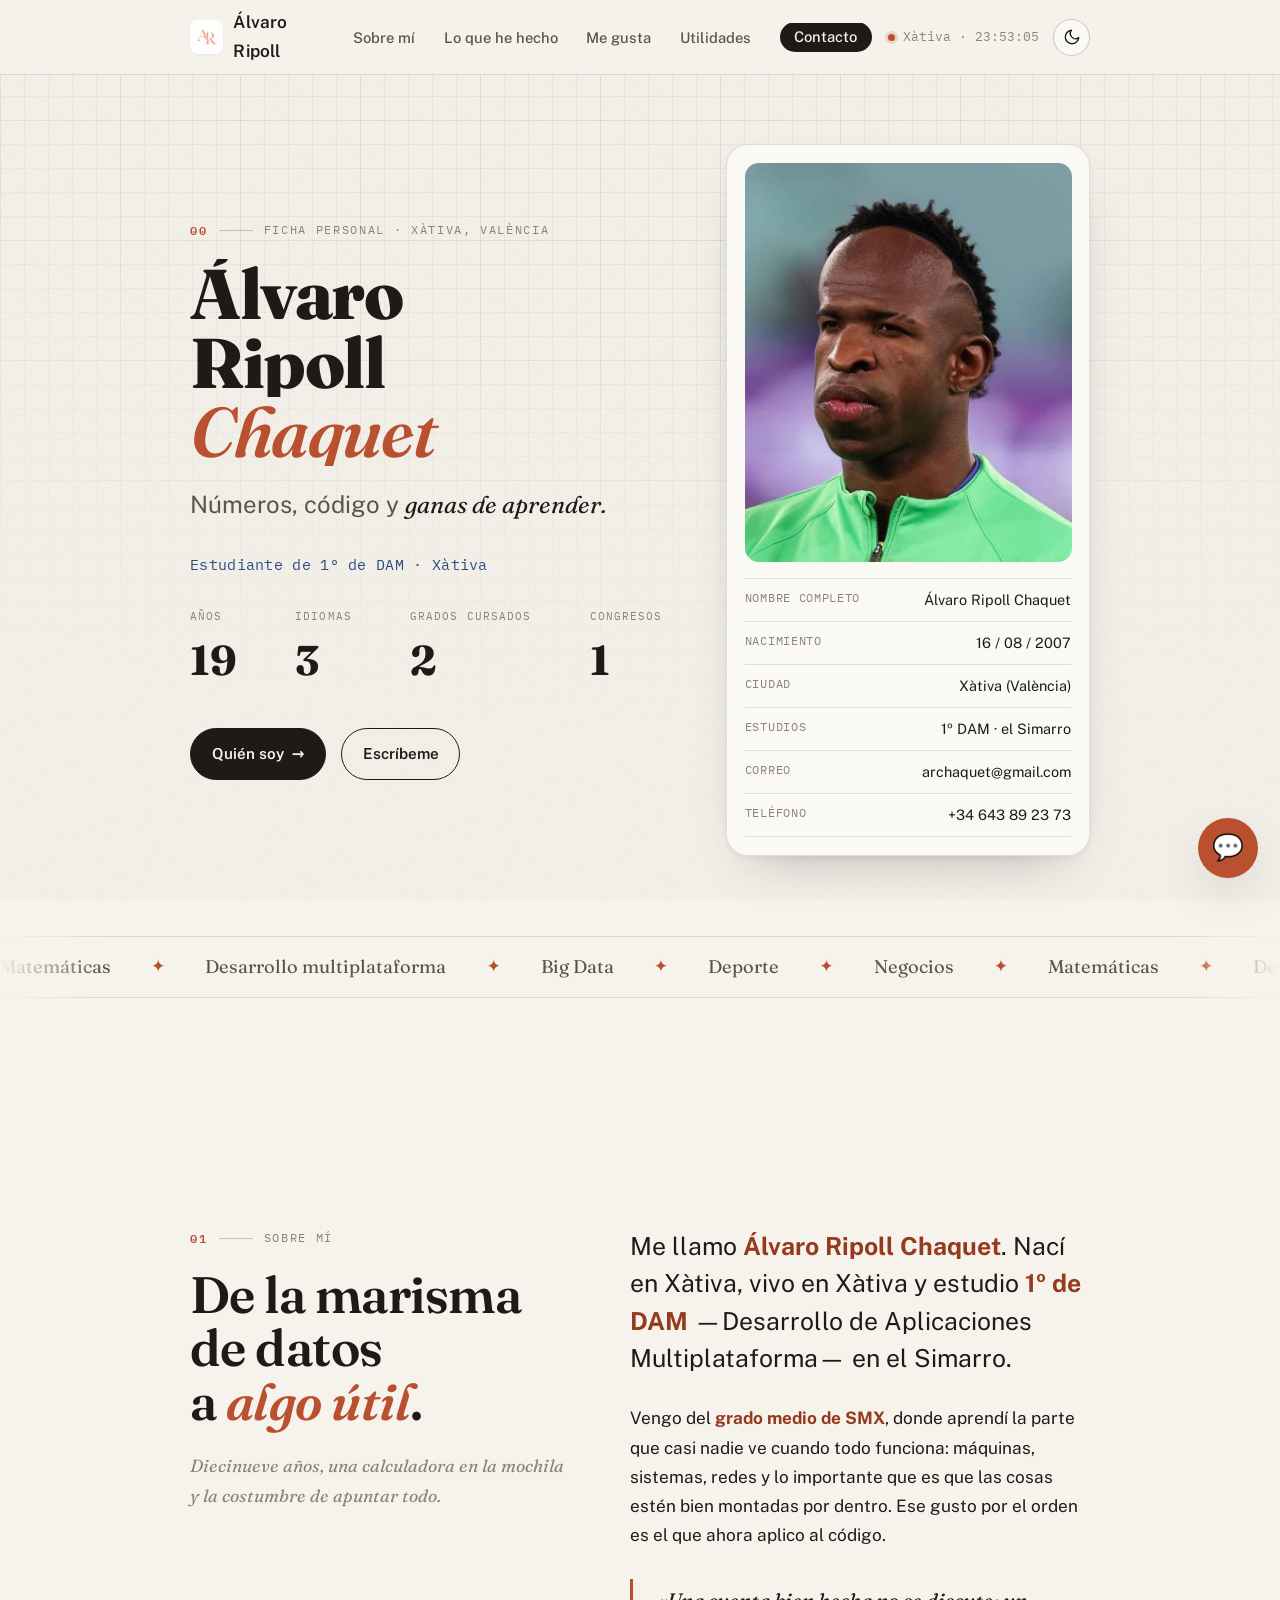
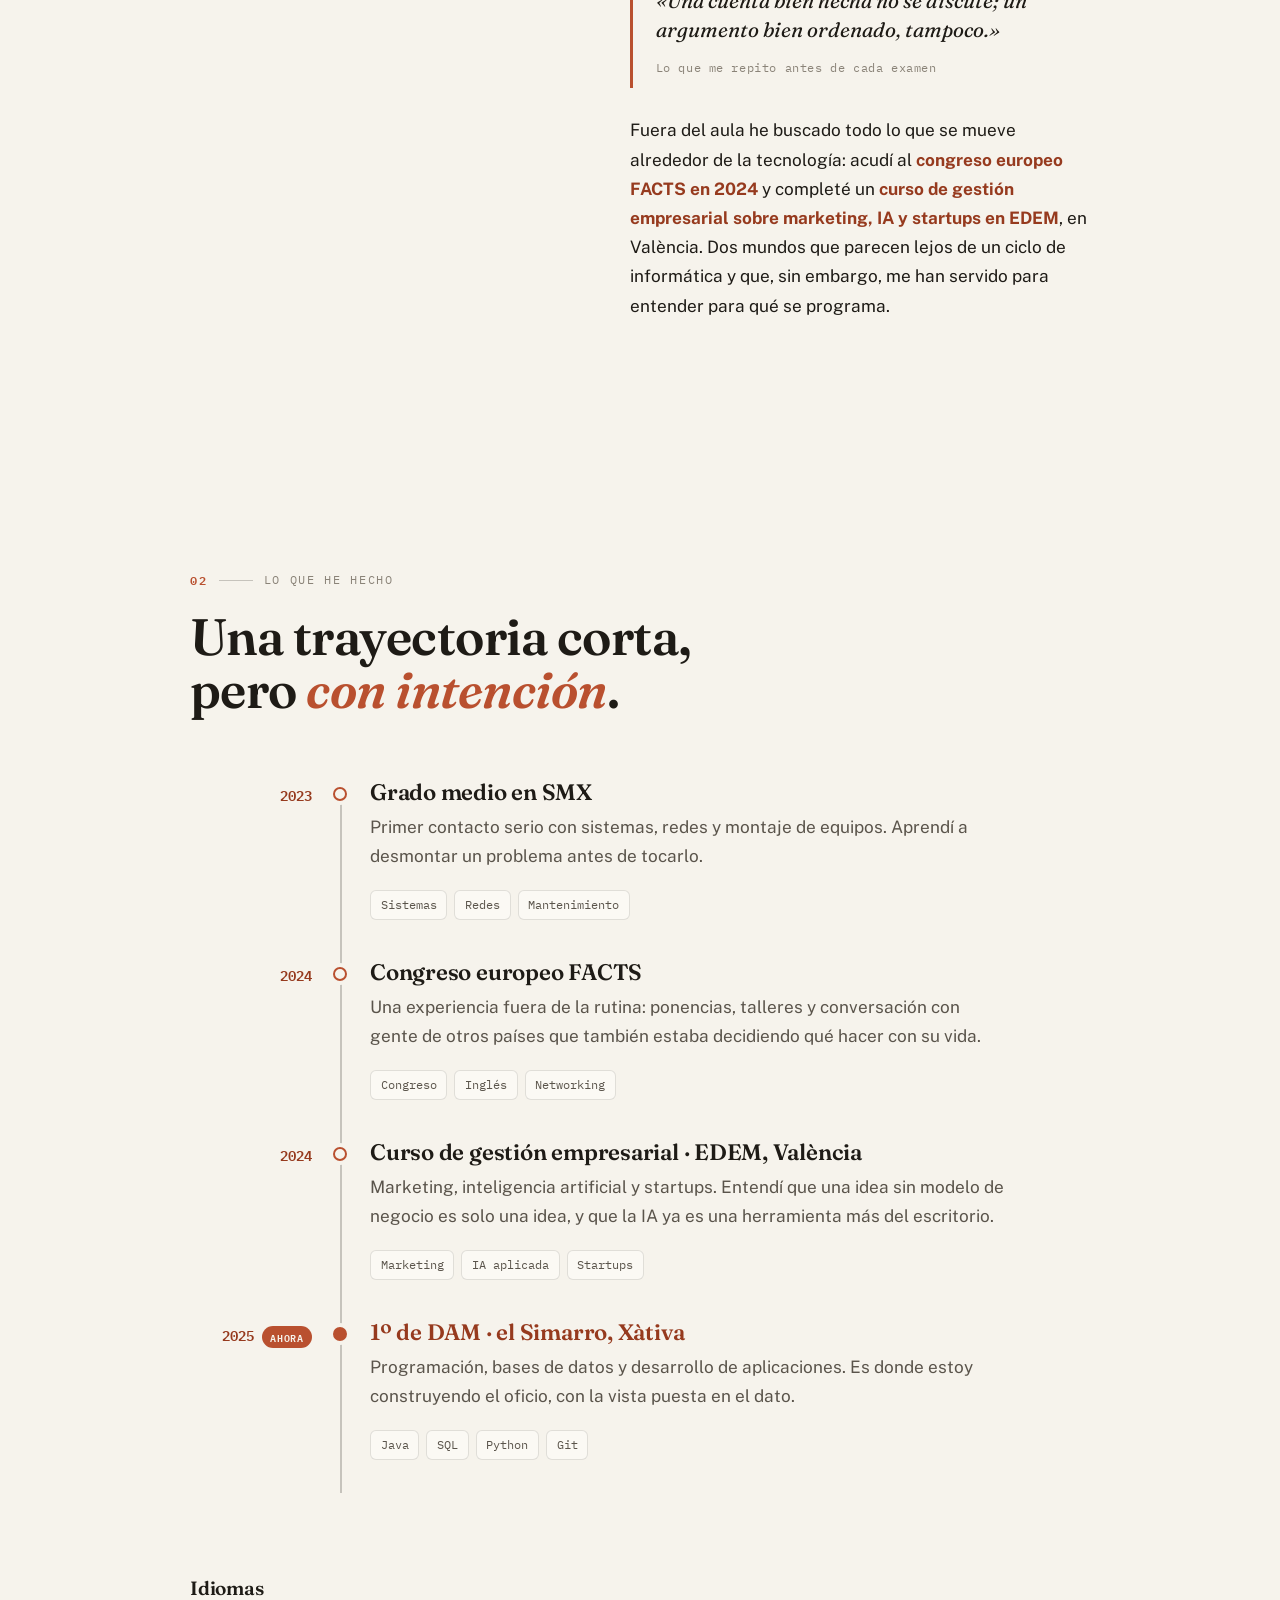
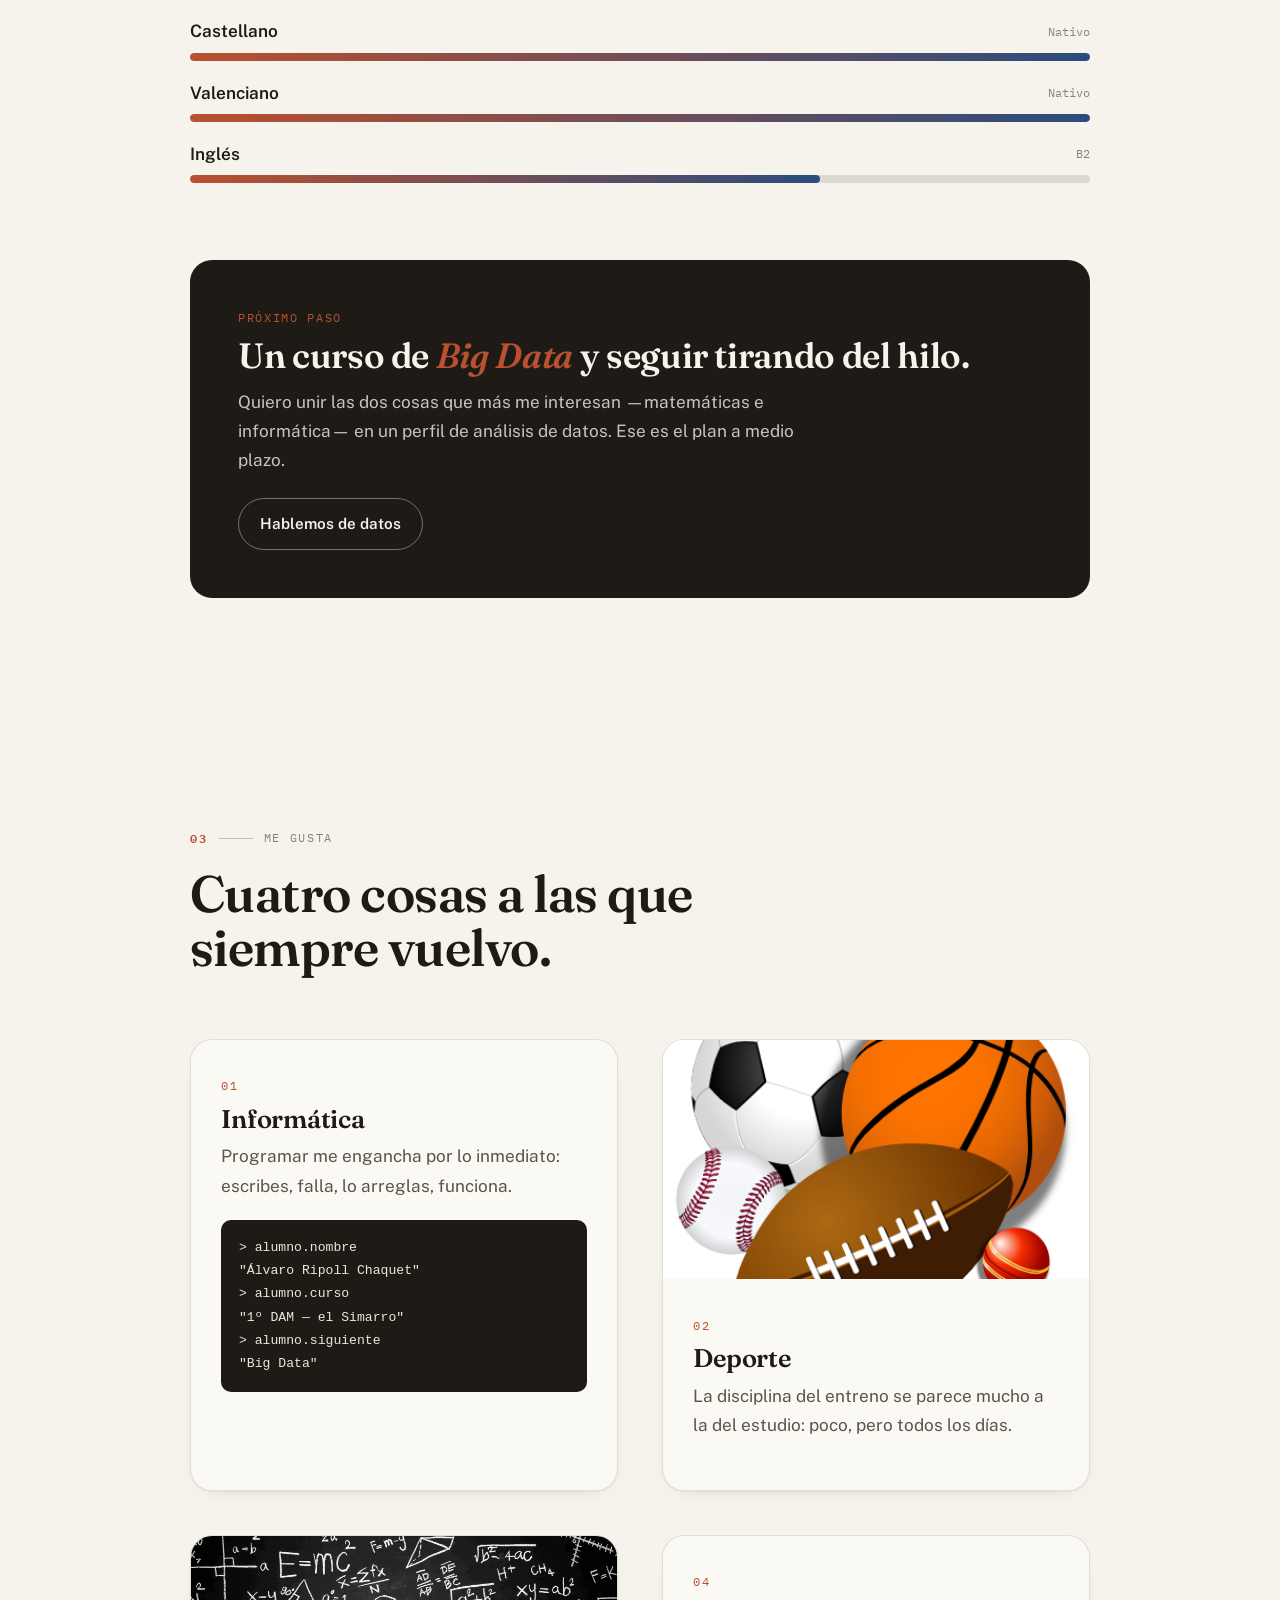
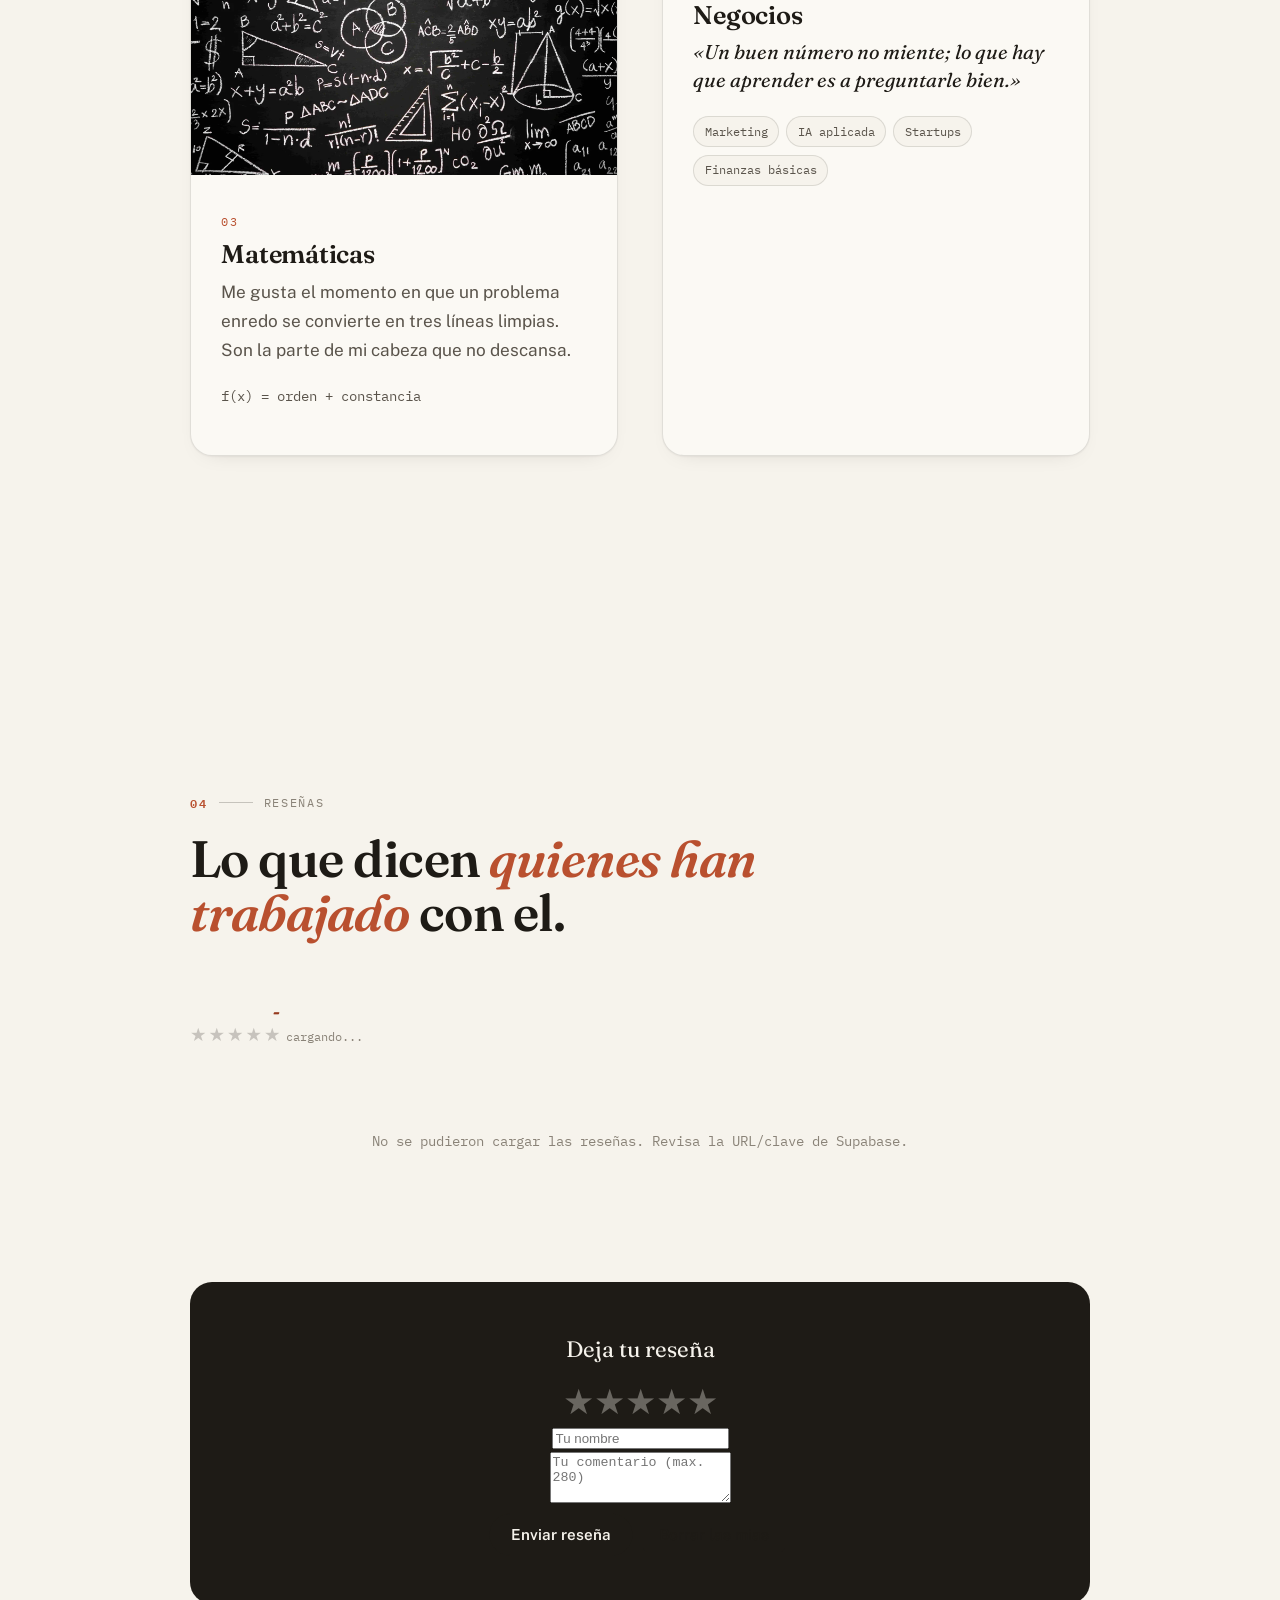
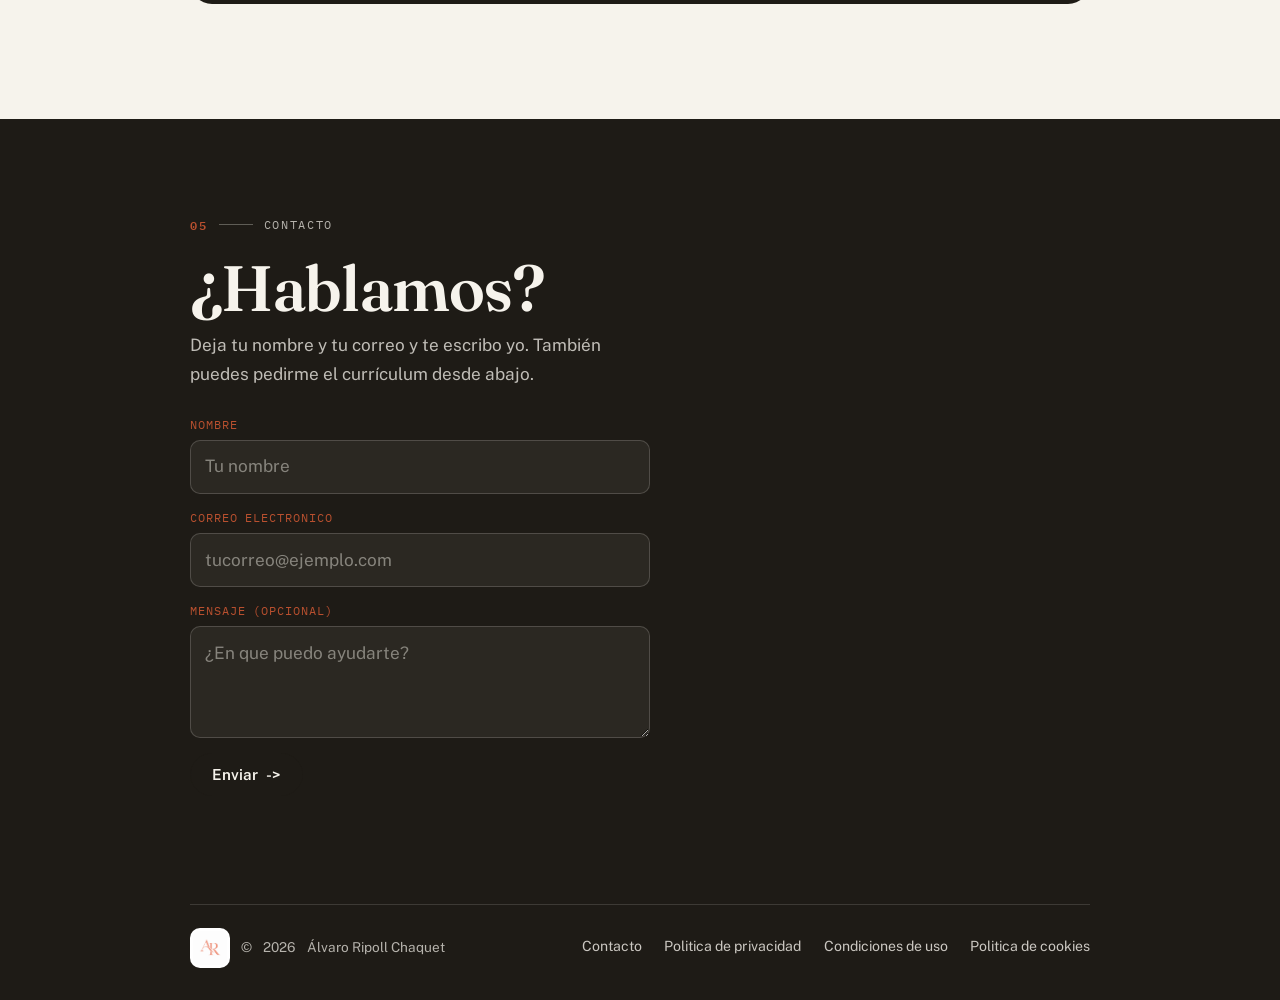
==== commit 04fb0d48: "Cambio el footer completamente y añado un formulario y las paginas legales" ====
--- a/index.html
+++ b/index.html
@@ -21,7 +21,8 @@
     <!-- Open Graph: imagen y datos al compartir en WhatsApp/LinkedIn -->
     <meta property="og:type" content="website">
     <meta property="og:title" content="Álvaro Ripoll Chaquet — Estudiante de DAM · Xàtiva">
-    <meta property="og:description" content="Web personal de Álvaro Ripoll Chaquet. Matemáticas, informática, deporte y negocios.">
+    <meta property="og:description"
+        content="Web personal de Álvaro Ripoll Chaquet. Matemáticas, informática, deporte y negocios.">
     <meta property="og:url" content="https://alvaroripoll.github.io/miweb/">
     <meta property="og:image" content="https://alvaroripoll.github.io/miweb/img/logo.png">
     <meta name="twitter:card" content="summary">
@@ -32,9 +33,9 @@
     <link
         href="https://fonts.googleapis.com/css2?family=Fraunces:ital,opsz,wght@0,9..144,400;0,9..144,600;0,9..144,800;1,9..144,400&family=IBM+Plex+Mono:wght@400;500;600&family=Public+Sans:ital,wght@0,300;0,400;0,500;0,700;1,400&display=swap"
         rel="stylesheet">
-   
-        <link rel="stylesheet" href="chatbot.css">
-        <!-- Aplica el tema guardado antes de pintar (evita el flash claro/oscuro) -->
+
+    <link rel="stylesheet" href="chatbot.css">
+    <!-- Aplica el tema guardado antes de pintar (evita el flash claro/oscuro) -->
     <script>
         (function () {
             try {
@@ -69,7 +70,8 @@
     <a class="skip-link" href="#contenido">Saltar al contenido</a>
     <header class="topbar" role="banner">
         <a href="#portada" class="monograma" aria-label="Inicio — Álvaro Ripoll Chaquet">
-            <span class="monograma__logo"><img src="img/logo.png" alt="Monograma AR — Álvaro Ripoll" width="34" height="34"></span>            <span class="monograma__text">Álvaro Ripoll</span>
+            <span class="monograma__logo"><img src="img/logo.png" alt="Monograma AR — Álvaro Ripoll" width="34"
+                    height="34"></span> <span class="monograma__text">Álvaro Ripoll</span>
         </a>
 
         <nav class="topnav" id="menu" aria-label="Navegación principal">
@@ -182,9 +184,8 @@
                 <aside class="hero__card" data-reveal data-reveal-delay="250" aria-label="Datos rápidos">
                     <!-- Foto principal: Alvaro -->
                     <figure class="hero__figure" data-tilt>
-                        <img src="img/alvaro.jpg"
-                            alt="Álvaro Ripoll Chaquet" class="kenburns"
-                            loading="eager" width="900" height="1100">
+                        <img src="img/alvaro.jpg" alt="Álvaro Ripoll Chaquet" class="kenburns" loading="eager"
+                            width="900" height="1100">
                     </figure>
 
                     <dl class="spec">
@@ -279,7 +280,7 @@
                     </p>
 
                     <!-- Mini-perfil en lista, no en tarjetas repetidas -->
-   <!--                <dl class="facts" data-reveal data-reveal-delay="100">
+                    <!--                <dl class="facts" data-reveal data-reveal-delay="100">
                         <div class="facts__item">
                             <dt>Idiomas</dt>
                             <dd>Castellano y valenciano nativos · Inglés <span class="badge">B2</span></dd>
@@ -506,105 +507,118 @@
                 <span class="chip chip--plain">Proyectos propios</span>
             </p>
         </section>
- <!-- ========================================================
+        <!-- ========================================================
      4. RESENAS (compartidas via Supabase)
      El grid se rellena dinamicamente desde la base de datos.
      ======================================================== -->
-<section id="reseñas" class="reviews" aria-labelledby="rev-title">
-  <header class="section-head">
-    <p class="eyebrow" data-reveal><span class="eyebrow__num">04</span><span class="eyebrow__line" aria-hidden="true"></span> Reseñas</p>
-    <h2 id="rev-title" class="section-title section-title--wide" data-reveal>Lo que dicen <em>quienes han trabajado</em> con el.</h2>
-  </header>
-
-  <div class="rev-summary" data-reveal>
-    <div class="rev-score">
-      <span class="rev-score__num" id="rev-media">-</span>
-      <div class="rev-stars" id="rev-stars-display" aria-label="media"></div>
-      <span class="rev-score__count" id="rev-total">cargando...</span>
-    </div>
-    <div class="rev-bars" id="rev-bars" aria-hidden="true"></div>
-  </div>
-
-  <div class="rev-grid" id="rev-grid" data-reveal>
-    <p class="rev-empty">Cargando reseñas...</p>
-  </div>
-
-  <!-- Formulario de resena del visitante -->
-  <div class="rev-rate" data-reveal>
-    <div class="rev-rate__q">Deja tu reseña</div>
-    <form id="rev-form" class="rev-form">
-      <div class="rev-form__stars" id="rev-rate-stars" role="radiogroup" aria-label="Puntuar de 1 a 5"></div>
-      <div class="rev-form__row">
-        <input id="rev-name" class="rev-form__name" type="text" maxlength="40" placeholder="Tu nombre" aria-label="Tu nombre">
-      </div>
-      <textarea id="rev-text" class="rev-form__text" rows="3" maxlength="280" placeholder="Tu comentario (max. 280)" aria-label="Tu comentario"></textarea>
-      <div class="rev-form__foot">
-        <button type="submit" class="btn btn--solid">Enviar reseña</button>
-        <button type="button" class="btn btn--ghost" id="rev-mine-clear">Borrar las mias</button>
-        <span class="rev-form__status" id="rev-status" role="status" aria-live="polite"></span>
-      </div>
-    </form>
-  </div>
-</section>
+        <section id="reseñas" class="reviews" aria-labelledby="rev-title">
+            <header class="section-head">
+                <p class="eyebrow" data-reveal><span class="eyebrow__num">04</span><span class="eyebrow__line"
+                        aria-hidden="true"></span> Reseñas</p>
+                <h2 id="rev-title" class="section-title section-title--wide" data-reveal>Lo que dicen <em>quienes han
+                        trabajado</em> con el.</h2>
+            </header>
+
+            <div class="rev-summary" data-reveal>
+                <div class="rev-score">
+                    <span class="rev-score__num" id="rev-media">-</span>
+                    <div class="rev-stars" id="rev-stars-display" aria-label="media"></div>
+                    <span class="rev-score__count" id="rev-total">cargando...</span>
+                </div>
+                <div class="rev-bars" id="rev-bars" aria-hidden="true"></div>
+            </div>
+
+            <div class="rev-grid" id="rev-grid" data-reveal>
+                <p class="rev-empty">Cargando reseñas...</p>
+            </div>
+
+            <!-- Formulario de resena del visitante -->
+            <div class="rev-rate" data-reveal>
+                <div class="rev-rate__q">Deja tu reseña</div>
+                <form id="rev-form" class="rev-form">
+                    <div class="rev-form__stars" id="rev-rate-stars" role="radiogroup" aria-label="Puntuar de 1 a 5">
+                    </div>
+                    <div class="rev-form__row">
+                        <input id="rev-name" class="rev-form__name" type="text" maxlength="40" placeholder="Tu nombre"
+                            aria-label="Tu nombre">
+                    </div>
+                    <textarea id="rev-text" class="rev-form__text" rows="3" maxlength="280"
+                        placeholder="Tu comentario (max. 280)" aria-label="Tu comentario"></textarea>
+                    <div class="rev-form__foot">
+                        <button type="submit" class="btn btn--solid">Enviar reseña</button>
+                        <button type="button" class="btn btn--ghost" id="rev-mine-clear">Borrar las mias</button>
+                        <span class="rev-form__status" id="rev-status" role="status" aria-live="polite"></span>
+                    </div>
+                </form>
+            </div>
+        </section>
 
     </main>
 
     <!-- ==========================================================
-       5. PIE DE PÁGINA CON CONTACTO
-       ========================================================== -->
+         PIE DE PAGINA · contacto (formulario) + enlaces legales + CV
+         ========================================================== -->
     <footer id="contacto" class="footer" aria-labelledby="footer-title">
         <div class="footer__grid">
-
             <div class="footer__intro">
-                <p class="eyebrow eyebrow--light" data-reveal>
-                    <span class="eyebrow__num">04</span>
-                    <span class="eyebrow__line" aria-hidden="true"></span>
-                    Contacto
-                </p>
-                <h2 id="footer-title" class="footer__title" data-reveal>
-                    ¿Hablamos?
-                </h2>
-                <p class="footer__text" data-reveal data-reveal-delay="100">
-                    Si quieres proponerme algo, corregirme una idea o simplemente saludar,
-                    escríbeme. Respondo rápido.
-                </p>
-            </div>
-
-            <!-- Datos de contacto como address semántico -->
-            <address class="footer__contacto" data-reveal>
-                <ul>
-                    <li>
-                        <span class="footer__key">Correo</span>
-                        <a href="mailto:archaquet@gmail.com">archaquet@gmail.com</a>
-                    </li>
-                    <li>
-                        <span class="footer__key">Teléfono</span>
-                        <a href="tel:+34643892373">+34 643 89 23 73</a>
-                    </li>
-                    <li>
-                        <span class="footer__key">Ubicación</span>
-                        <span>Xàtiva · València · España</span>
-                    </li>
-                    <li>
-                        <span class="footer__key">Nacimiento</span>
-                        <span><time datetime="2007-08-16">16 de agosto de 2007</time></span>
-                    </li>
-                </ul>
-            </address>
+                <p class="eyebrow eyebrow--light"><span class="eyebrow__num">05</span><span class="eyebrow__line"
+                        aria-hidden="true"></span> Contacto</p>
+                <h2 id="footer-title" class="footer__title">¿Hablamos?</h2>
+                <p class="footer__text">Deja tu nombre y tu correo y te escribo yo. También puedes pedirme el currículum
+                    desde abajo.</p>
+
+                <!-- Formulario: se envia por ntfy a mi movil (ver footer.js) -->
+                <form id="contact-form" class="contact-form" novalidate>
+                    <div class="contact-field">
+                        <label for="cf-name">Nombre</label>
+                        <input id="cf-name" name="name" type="text" autocomplete="name" placeholder="Tu nombre"
+                            required>
+                    </div>
+                    <div class="contact-field">
+                        <label for="cf-email">Correo electronico</label>
+                        <input id="cf-email" name="email" type="email" autocomplete="email"
+                            placeholder="tucorreo@ejemplo.com" required>
+                    </div>
+                    <div class="contact-field">
+                        <label for="cf-msg">Mensaje (opcional)</label>
+                        <textarea id="cf-msg" name="message" rows="3" placeholder="¿En que puedo ayudarte?"></textarea>
+                    </div>
+                    <!-- honeypot anti-spam: campo oculto que un humano no rellena -->
+                    <div class="contact-hp" aria-hidden="true"><label for="cf-site">No rellenar</label><input
+                            id="cf-site" name="website" type="text" tabindex="-1" autocomplete="off"></div>
+                    <button type="submit" class="btn btn--solid">Enviar <span aria-hidden="true">-></span></button>
+                    <p class="contact-status" id="cf-status" role="status" aria-live="polite"></p>
+                </form>
+            </div>
         </div>
 
-        <!-- Cierre: copia y detalle de la página -->
+        <!-- Barra inferior: logo + enlaces -->
         <div class="footer__bottom">
-                  <img class="footer__logo" src="img/logo.png" alt="Álvaro Ripoll — monograma AR" width="44" height="44">
-            <p>© <span id="anio">2025</span> Álvaro Ripoll Chaquet</p>
-            <p class="footer__meta">Hecho a mano con HTML, CSS y JavaScript · <a href="#portada">Volver arriba ↑</a></p>
+            <span class="footer__brand"><img src="img/logo.png" alt="Monograma AR"> © <span id="anio">2025</span> Álvaro
+                Ripoll Chaquet</span>
+            <ul class="foot-links">
+                <li><button type="button" id="cv-open">Contacto</button></li>
+                <li><a href="legal.html#privacidad">Politica de privacidad</a></li>
+                <li><a href="legal.html#condiciones">Condiciones de uso</a></li>
+                <li><a href="legal.html#cookies">Politica de cookies</a></li>
+            </ul>
         </div>
     </footer>
+
+    <!-- Modal del curriculum (se abre con el boton "Contacto") -->
+    <div class="cv-modal" id="cv-modal" role="dialog" aria-modal="true" aria-label="Curriculum de Alvaro Ripoll"
+        aria-hidden="true">
+        <div class="cv-modal__dialog">
+            <button type="button" class="cv-modal__close" id="cv-close" aria-label="Cerrar curriculum">X</button>
+            <img src="img/cv.png" alt="Curriculum de Alvaro Ripoll Chaquet">
+        </div>
+    </div>
 
     <!-- Script principal (animaciones, reloj, reveals) -->
     <script src="script.js" defer></script>
     <script src="chatbot.js" defer></script>
     <script src="resenas.js?v=3" defer></script>
+    <script src="footer.js" defer></script>
 </body>
 
 </html>
--- a/style.css
+++ b/style.css
@@ -2040,4 +2040,304 @@
   height: 100%;
   object-fit: contain;
   display: block;
-}+}
+
+/* ==========================================================================
+   FOOTER NUEVO + FORMULARIO DE CONTACTO + MODAL DEL CV
+   ========================================================================== */
+
+/* --- Cabecera del footer --- */
+.footer__intro .footer__title {
+  margin-bottom: .6rem;
+}
+
+.footer__text {
+  color: rgba(246, 243, 236, .75);
+  max-width: 46ch;
+  margin-bottom: 1.6rem;
+}
+
+/* --- Formulario de contacto --- */
+.contact-form {
+  display: grid;
+  gap: .9rem;
+  max-width: 520px;
+}
+
+.contact-field {
+  display: flex;
+  flex-direction: column;
+  gap: .35rem;
+}
+
+.contact-field label {
+  font-family: var(--font-mono);
+  font-size: .72rem;
+  text-transform: uppercase;
+  letter-spacing: .08em;
+  color: var(--terra);
+}
+
+.contact-field input,
+.contact-field textarea {
+  font: inherit;
+  color: #F1ECE2;
+  background: rgba(246, 243, 236, .06);
+  border: 1px solid rgba(246, 243, 236, .18);
+  border-radius: 10px;
+  padding: .7rem .9rem;
+  resize: vertical;
+}
+
+.contact-field input:focus,
+.contact-field textarea:focus {
+  outline: 2px solid var(--terra);
+  outline-offset: 1px;
+  background: rgba(246, 243, 236, .1);
+}
+
+.contact-field input::placeholder,
+.contact-field textarea::placeholder {
+  color: rgba(246, 243, 236, .45);
+}
+
+.contact-form .btn {
+  justify-self: start;
+}
+
+.contact-status {
+  font-family: var(--font-mono);
+  font-size: .82rem;
+  min-height: 1.2em;
+  color: var(--terra);
+}
+
+.contact-status.is-err {
+  color: #ff8a66;
+}
+
+.contact-hp {
+  position: absolute;
+  left: -9999px;
+  width: 1px;
+  height: 1px;
+  overflow: hidden;
+}
+
+/* honeypot anti-spam */
+
+/* --- Barra inferior: logo + enlaces horizontales --- */
+.footer__bottom {
+  width: var(--w);
+  margin: clamp(2.5rem, 5vw, 4rem) auto 0;
+  padding-top: 1.4rem;
+  border-top: 1px solid rgba(246, 243, 236, .14);
+  display: flex;
+  flex-wrap: wrap;
+  align-items: center;
+  justify-content: space-between;
+  gap: 1rem 1.5rem;
+}
+
+.footer__brand {
+  display: inline-flex;
+  align-items: center;
+  gap: .7rem;
+  color: rgba(246, 243, 236, .7);
+  font-size: .85rem;
+}
+
+.footer__brand img {
+  width: 40px;
+  height: 40px;
+  background: #fff;
+  border-radius: 10px;
+  padding: 3px;
+}
+
+.foot-links {
+  display: flex;
+  flex-wrap: wrap;
+  align-items: center;
+  gap: .4rem 1.4rem;
+  list-style: none;
+}
+
+.foot-links li {
+  display: inline-flex;
+}
+
+.foot-links a,
+.foot-links button {
+  background: none;
+  border: none;
+  cursor: pointer;
+  padding: .3rem 0;
+  color: rgba(246, 243, 236, .8);
+  font: inherit;
+  font-size: .88rem;
+  text-decoration: none;
+  border-bottom: 1px solid transparent;
+  transition: color .2s ease, border-color .2s ease;
+}
+
+.foot-links a:hover,
+.foot-links button:hover {
+  color: var(--terra);
+  border-bottom-color: var(--terra);
+}
+
+.foot-links .is-current {
+  color: var(--terra);
+}
+
+/* --- Modal del CV (lightbox) --- */
+.cv-modal {
+  position: fixed;
+  inset: 0;
+  z-index: 90;
+  display: grid;
+  place-items: center;
+  padding: 1.2rem;
+  background: rgba(10, 9, 7, .82);
+  backdrop-filter: blur(4px);
+  -webkit-backdrop-filter: blur(4px);
+  opacity: 0;
+  visibility: hidden;
+  transition: opacity .25s ease, visibility .25s ease;
+}
+
+.cv-modal.is-open {
+  opacity: 1;
+  visibility: visible;
+}
+
+.cv-modal__dialog {
+  position: relative;
+  max-width: min(900px, 92vw);
+  max-height: 88vh;
+  overflow: auto;
+  background: #fff;
+  border-radius: 14px;
+  padding: .8rem;
+  box-shadow: 0 30px 80px -20px rgba(0, 0, 0, .6);
+  transform: translateY(12px) scale(.98);
+  transition: transform .25s ease;
+}
+
+.cv-modal.is-open .cv-modal__dialog {
+  transform: none;
+}
+
+.cv-modal__dialog img {
+  width: 100%;
+  height: auto;
+  display: block;
+  border-radius: 8px;
+}
+
+.cv-modal__close {
+  position: sticky;
+  top: 0;
+  margin-left: auto;
+  display: block;
+  width: 38px;
+  height: 38px;
+  border: none;
+  border-radius: 50%;
+  cursor: pointer;
+  background: var(--ink);
+  color: #fff;
+  font-size: 1.1rem;
+  line-height: 1;
+  z-index: 2;
+}
+
+.cv-modal__close:hover {
+  background: var(--terra-deep);
+}
+
+@media (max-width:600px) {
+  .footer__bottom {
+    flex-direction: column;
+    align-items: flex-start;
+  }
+
+  .foot-links {
+    gap: .4rem 1rem;
+  }
+}
+
+/* ============ PAGINAS LEGALES ============ */
+.legal {
+  width: var(--w);
+  margin: clamp(2.5rem, 7vw, 5rem) auto;
+  max-width: 760px;
+}
+
+.legal h1 {
+  font-family: var(--font-display);
+  font-size: clamp(2rem, 1.4rem+3vw, 3rem);
+  margin-bottom: .4rem;
+}
+
+.legal h2 {
+  font-family: var(--font-display);
+  font-size: 1.3rem;
+  margin: 1.8rem 0 .5rem;
+  color: var(--terra-deep);
+}
+
+.legal p,
+.legal li {
+  color: var(--ink-soft);
+  line-height: 1.7;
+}
+
+.legal ul {
+  padding-left: 1.2rem;
+  list-style: disc;
+}
+
+.legal li {
+  margin-bottom: .3rem;
+}
+
+.legal__meta {
+  font-family: var(--font-mono);
+  font-size: .78rem;
+  color: var(--ink-faint);
+}
+
+.legal__table {
+  width: 100%;
+  border-collapse: collapse;
+  margin: 1rem 0;
+  font-size: .9rem;
+}
+
+.legal__table th,
+.legal__table td {
+  border: 1px solid var(--line);
+  padding: .6rem .8rem;
+  text-align: left;
+}
+
+.legal__table th {
+  background: var(--paper-2);
+  font-family: var(--font-mono);
+  font-size: .72rem;
+  text-transform: uppercase;
+  letter-spacing: .06em;
+}
+
+.legal__back {
+  margin-top: 2.5rem;
+}
+/* ============ PAGINA LEGAL (indice + secciones) ============ */
+.legal__nav{ display:flex; flex-wrap:wrap; gap:.6rem; margin:1.4rem 0 2rem; }
+.legal__nav a{ font-family:var(--font-mono); font-size:.8rem; text-transform:uppercase; letter-spacing:.06em; color:var(--ink); background:var(--paper-2); border:1px solid var(--line); padding:.45rem .9rem; border-radius:999px; text-decoration:none; transition:border-color .2s, color .2s; }
+.legal__nav a:hover{ color:var(--terra-deep); border-color:var(--terra); }
+.legal__section{ scroll-margin-top: calc(var(--topbar-h) + 20px); padding-top:.5rem; }
+.legal__section h2{ font-family:var(--font-display); font-size:clamp(1.5rem,1.2rem+2vw,2.2rem); color:var(--ink); margin:0 0 .8rem; padding-bottom:.5rem; border-bottom:2px solid var(--terra); }
+.legal__section h3{ font-family:var(--font-display); font-size:1.1rem; margin:1.4rem 0 .4rem; color:var(--terra-deep); }
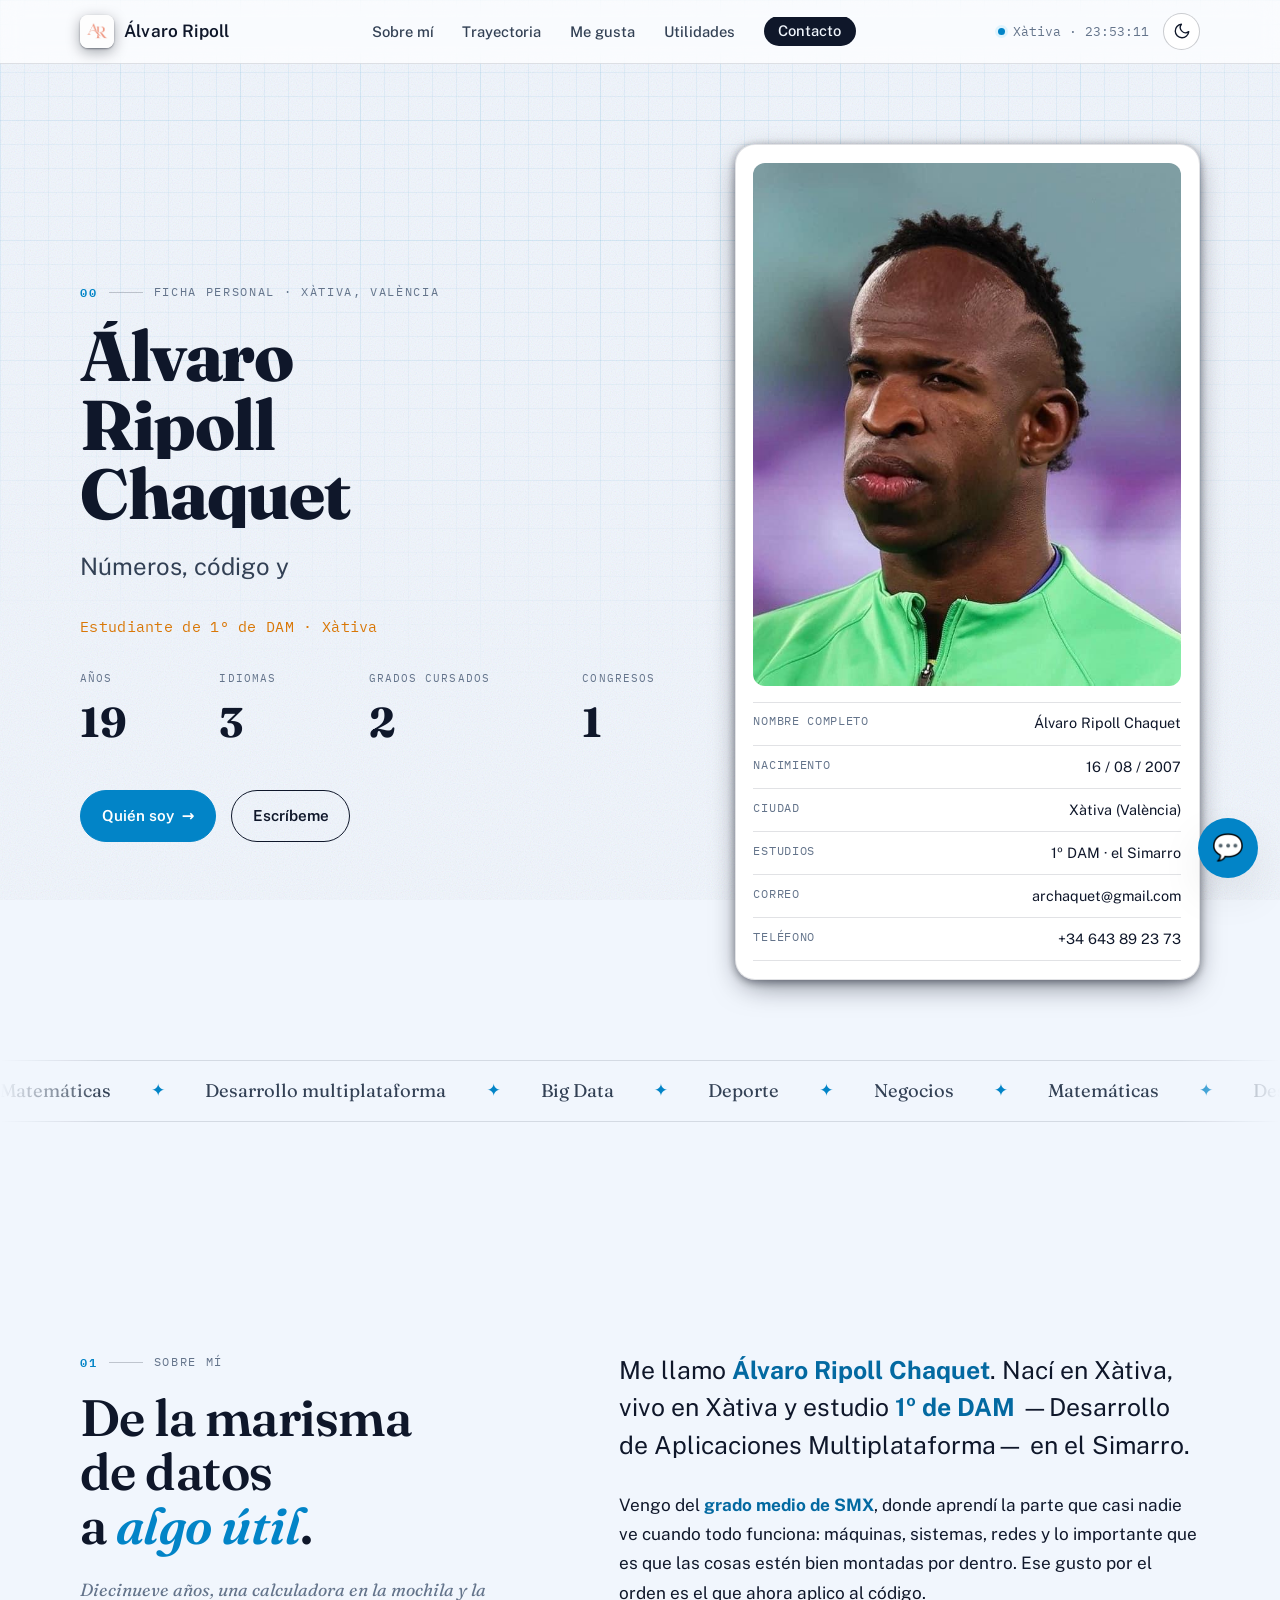
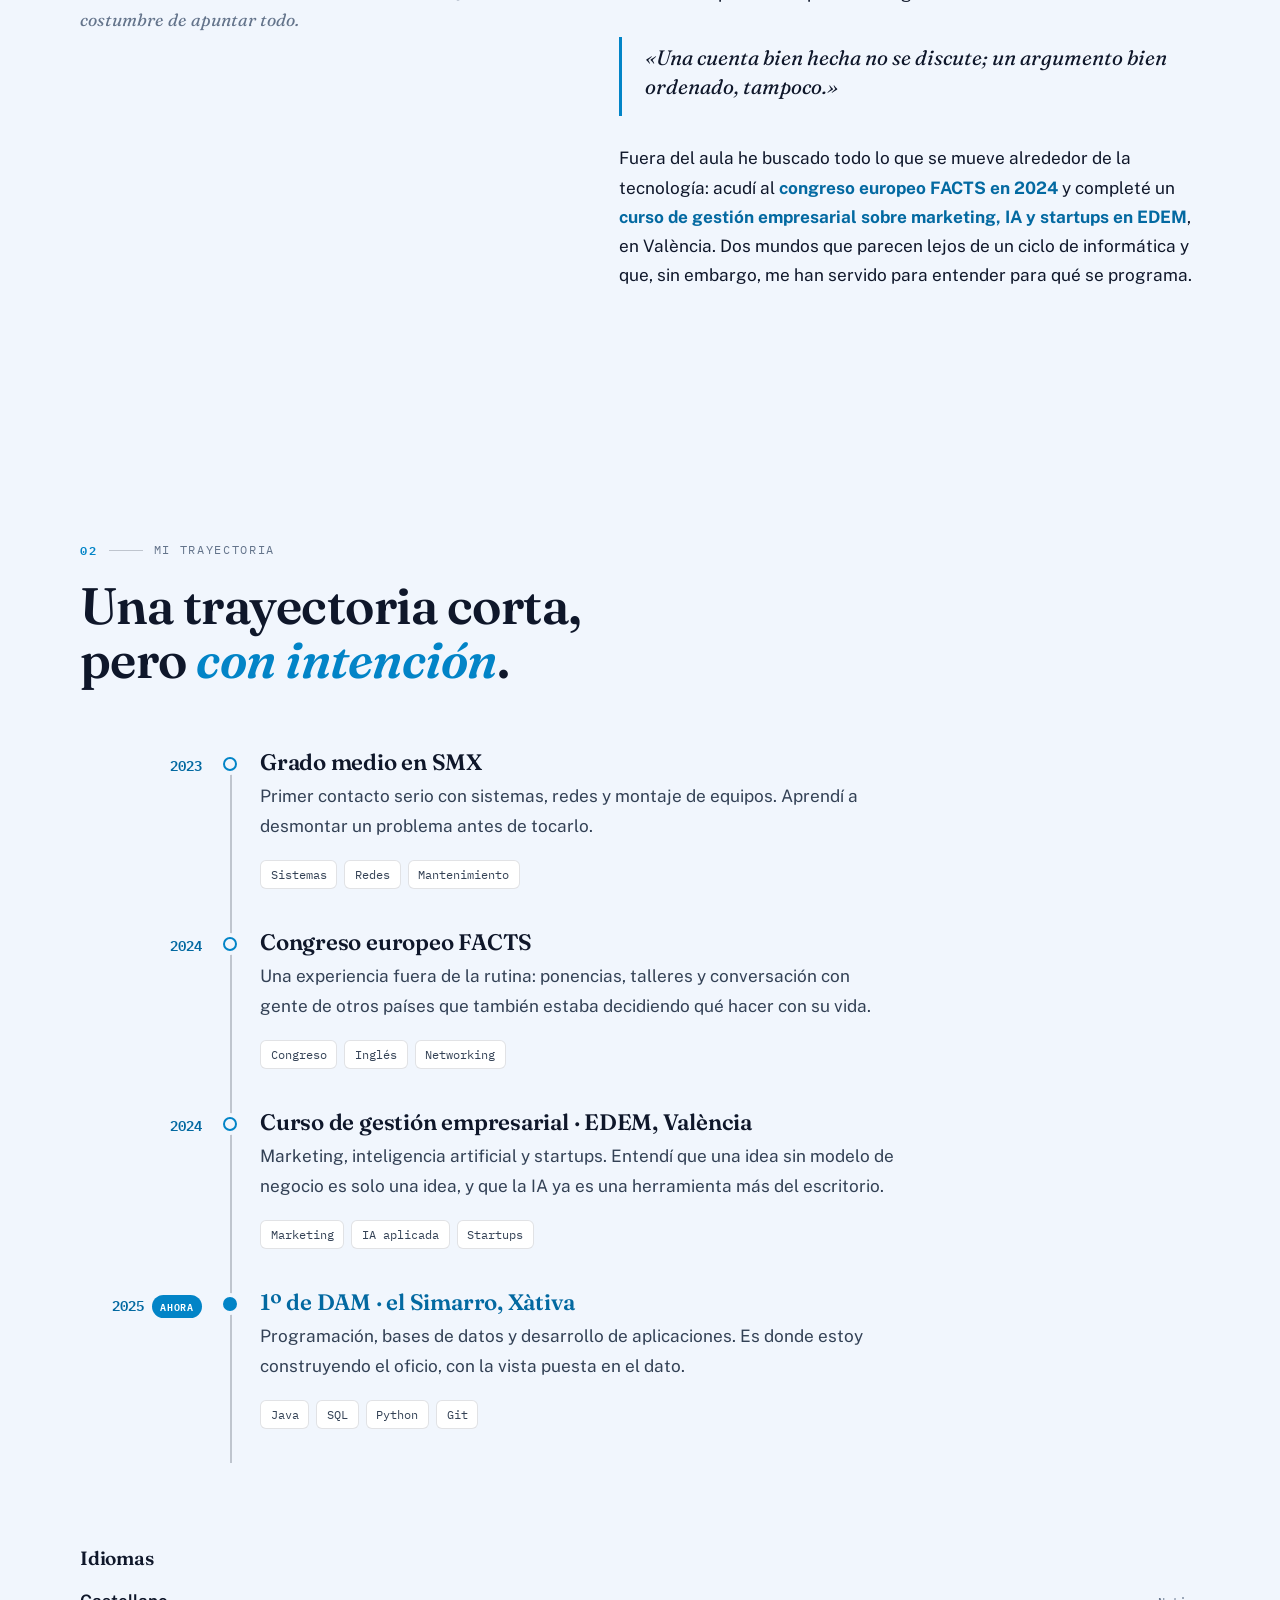
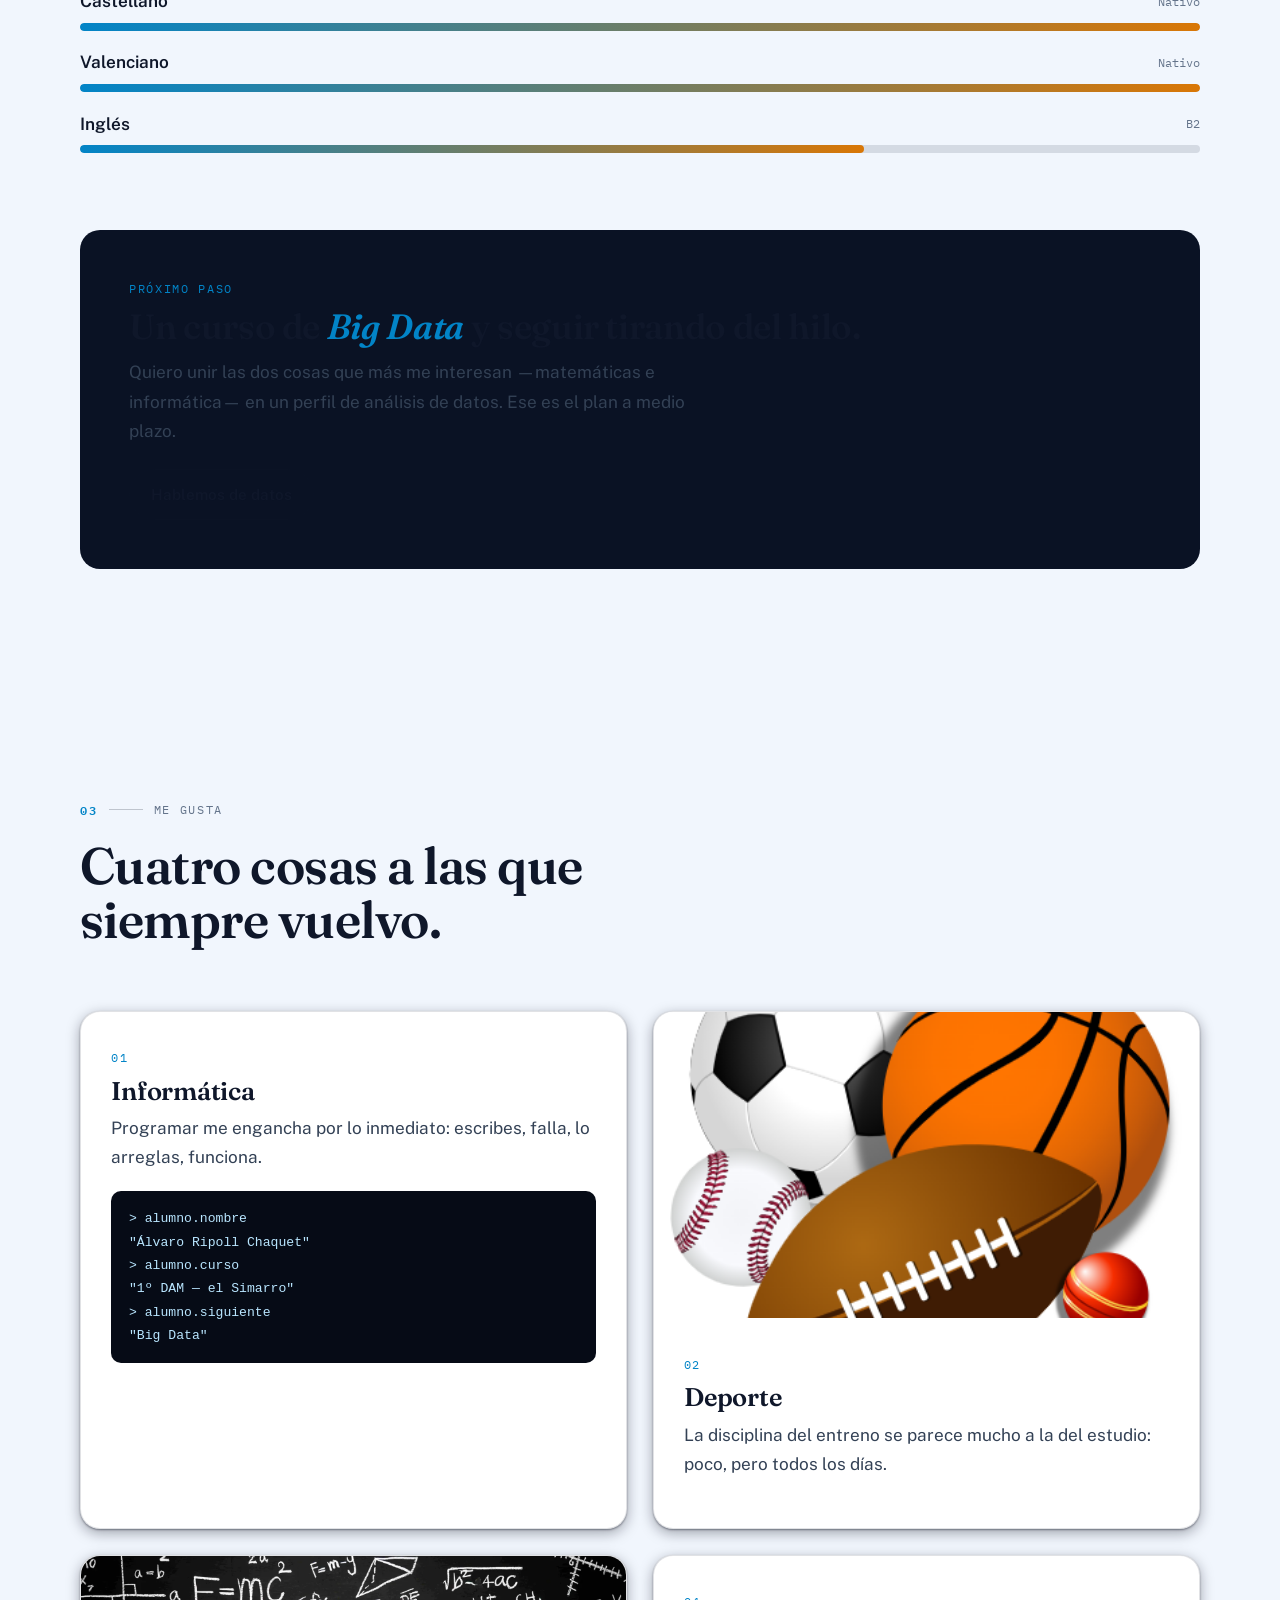
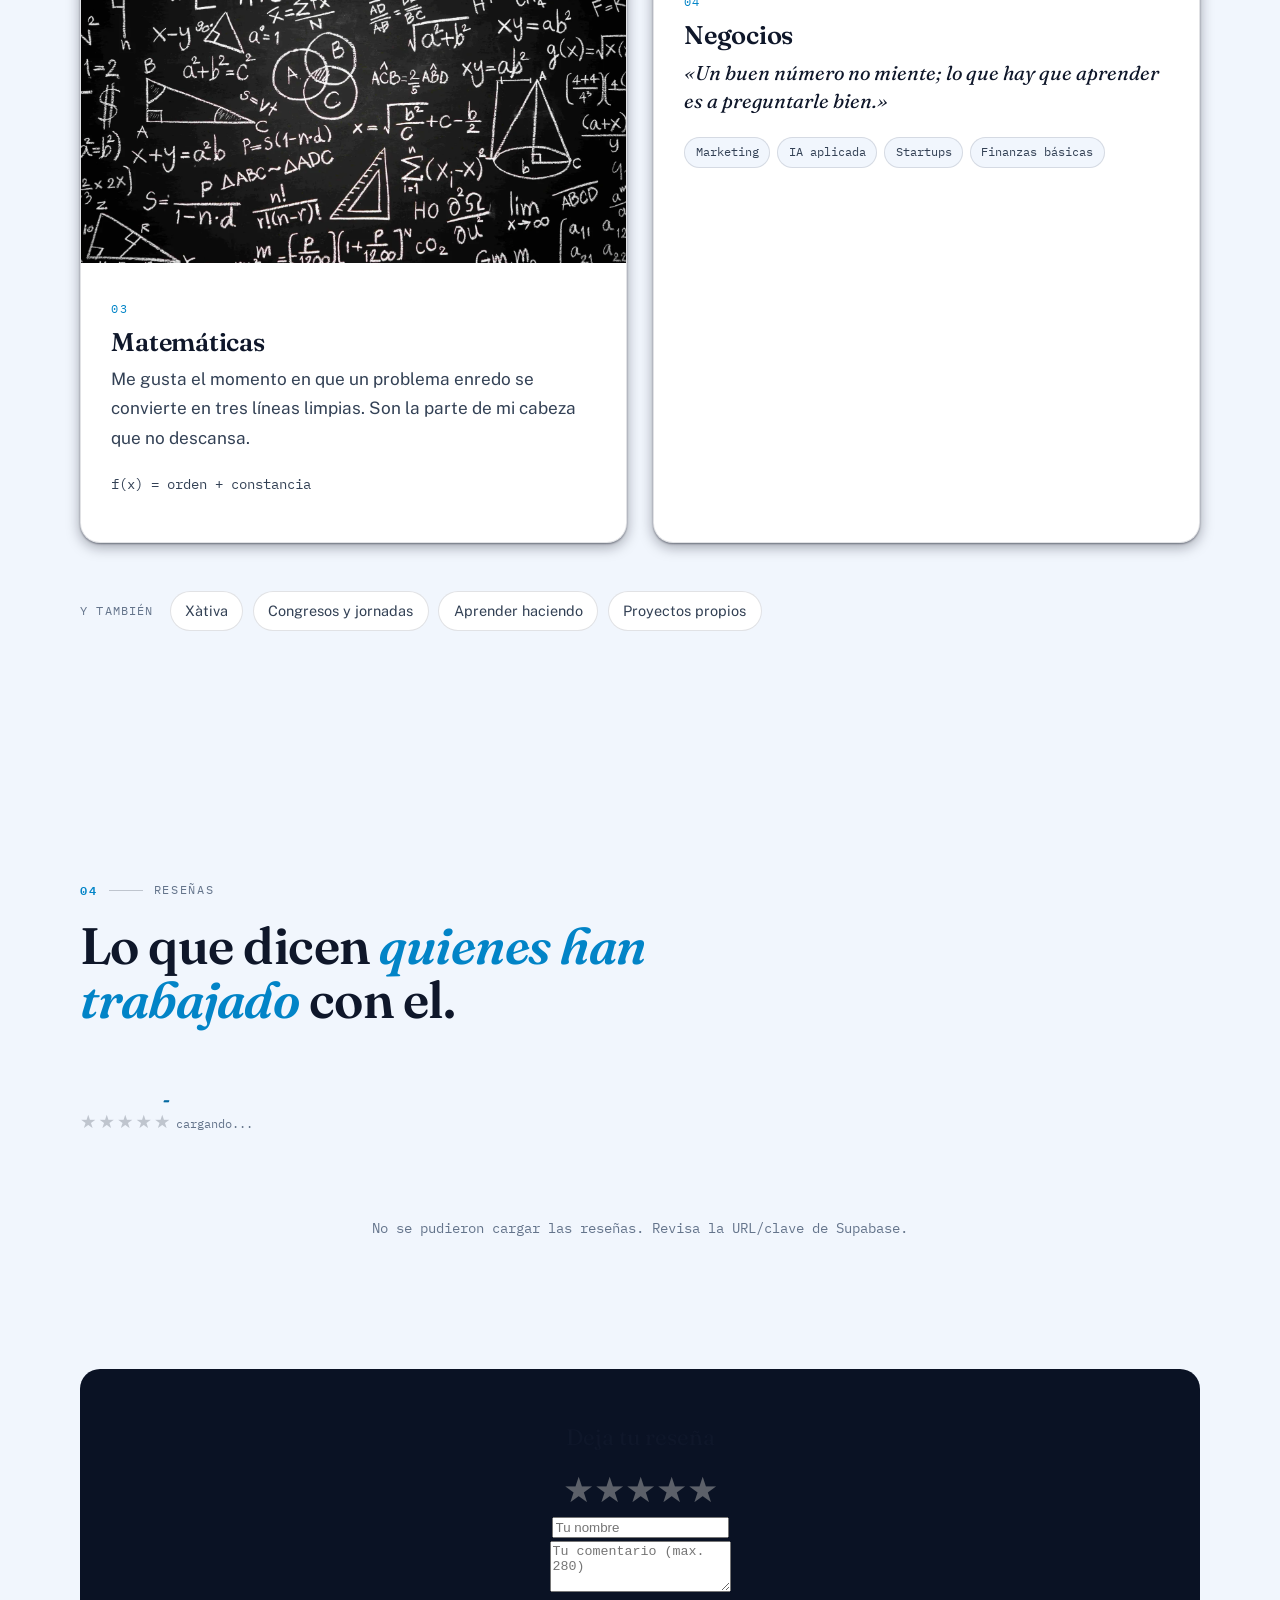
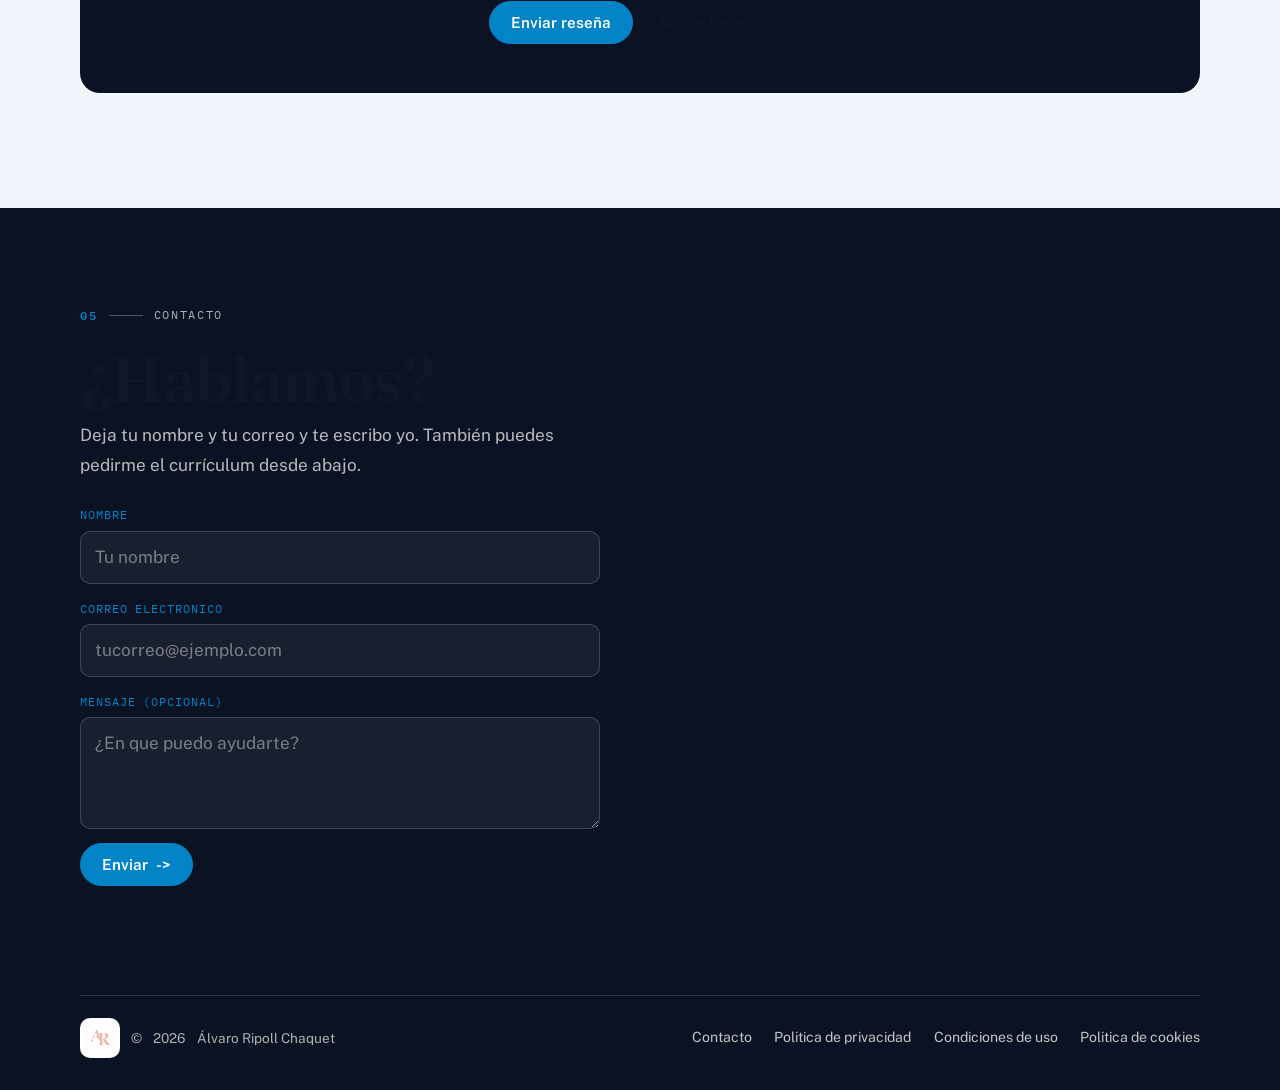
==== commit 93734c87: "Rediseño de los colores de la web" ====
--- a/index.html
+++ b/index.html
@@ -77,7 +77,7 @@
         <nav class="topnav" id="menu" aria-label="Navegación principal">
             <ul>
                 <li><a href="#sobre-mi" data-nav>Sobre mí</a></li>
-                <li><a href="#trayectoria" data-nav>Lo que he hecho</a></li>
+                <li><a href="#trayectoria" data-nav>Trayectoria</a></li>
                 <li><a href="#me-gusta" data-nav>Me gusta</a></li>
                 <li><a href="utilidades.html" data-nav>Utilidades</a></li>
                 <li><a href="#contacto" data-nav class="topnav__cta">Contacto</a></li>
@@ -140,13 +140,13 @@
                     <h1 id="nombre" class="hero__title">
                         <span class="line"><span class="line__mask">Álvaro</span></span>
                         <span class="line"><span class="line__mask">Ripoll</span></span>
-                        <span class="line"><span class="line__mask line__mask--accent">Chaquet</span></span>
+                        <span class="line"><span class="line__mask">Chaquet</span></span>
                     </h1>
 
                     <!-- Frase principal (la palabra que parpadea la rota script.js) -->
                     <p class="hero__phrase" data-reveal data-reveal-delay="200">
                         Números, código y <em
-                            data-rotate='["cabeza ordenada.","ganas de aprender.","un café en medio."]'>cabeza
+                            data-rotate='["cabeza ordenada.","ganas de aprender.","creatividad.","nuevas ideas."]'>cabeza
                             ordenada.</em>
                     </p>
 
@@ -268,7 +268,6 @@
 
                     <blockquote class="pull" data-reveal data-reveal-delay="150">
                         <p>«Una cuenta bien hecha no se discute; un argumento bien ordenado, tampoco.»</p>
-                        <cite>Lo que me repito antes de cada examen</cite>
                     </blockquote>
 
                     <p data-reveal>
@@ -311,7 +310,7 @@
                 <p class="eyebrow" data-reveal>
                     <span class="eyebrow__num">02</span>
                     <span class="eyebrow__line" aria-hidden="true"></span>
-                    Lo que he hecho
+                    Mi trayectoria
                 </p>
                 <h2 id="tl-title" class="section-title section-title--wide" data-reveal>
                     Una trayectoria corta, pero <em>con intención</em>.
@@ -381,6 +380,7 @@
                     </div>
                     <span class="tl-item__dot tl-item__dot--live" aria-hidden="true"></span>
                 </li>
+                
             </ol>
 
             <!-- Idiomas: barras de nivel -->
--- a/style.css
+++ b/style.css
@@ -12,39 +12,82 @@
    1. VARIABLES DE DISEÑO (tokens)
    -------------------------------------------------------------------------- */
 :root {
-  /* Color */
-  --paper: #F6F3EC;
-  --paper-2: #FBF9F4;
-  --ink: #1E1B16;
-  --ink-soft: #5A544B;
-  --ink-faint: #8A8378;
-  --terra: #B9502F;
-  --terra-deep: #963A1E;
-  --blue: #2B4C7E;
-  --line: rgba(30, 27, 22, .12);
-  --line-strong: rgba(30, 27, 22, .22);
-  --grid-line: rgba(30, 27, 22, .045);
-  --scrim: rgba(20, 17, 13, .55);
-
-  /* Tipografía */
-  --font-display: "Fraunces", Georgia, "Times New Roman", serif;
-  --font-body: "Public Sans", system-ui, -apple-system, "Segoe UI", sans-serif;
-  --font-mono: "IBM Plex Mono", ui-monospace, "Courier New", monospace;
-
-  /* Medidas */
-  --container: 900px;
-  /* ancho máximo del contenido */
-  --pad: clamp(1.25rem, 5vw, 2.5rem);
-  /* padding lateral generoso */
-  --gap: clamp(1.5rem, 4vw, 2.75rem);
+  /* ===== Paleta: Azul Mediterráneo (moderna + elegante) ===== */
+  --color-fondo: #0A0F1E;          /* azul noche profundo */
+  --color-fondo-2: #0F172A;        /* azul noche medio    */
+  --color-panel: #16203A;          /* tarjetas            */
+  --color-panel-2: #1E2B4A;        /* tarjetas elevadas   */
+
+  --color-texto: #EAF1FB;
+  --color-texto-suave: #9FB2CC;
+  --color-texto-tenue: #64748B;
+
+  --color-acento: #38BDF8;         /* cian mediterráneo   */
+  --color-acento-oscuro: #0EA5E9;
+  --color-acento-suave: rgba(56, 189, 248, 0.14);
+
+  --color-secundario: #FBBF24;     /* oro champan         */
+  --color-secundario-oscuro: #F59E0B;
+  --color-secundario-suave: rgba(251, 191, 36, 0.14);
+
+  --color-terciario: #34D399;      /* verde jade          */
+  --color-terciario-oscuro: #10B981;
+  --color-terciario-suave: rgba(52, 211, 153, 0.14);
+
+  --color-morado: #818CF8;
+  --color-morado-oscuro: #6366F1;
+  --color-morado-suave: rgba(129, 140, 248, 0.14);
+
+  --color-peligro: #FB7185;
+  --color-peligro-oscuro: #F43F5E;
+  --color-peligro-suave: rgba(251, 113, 133, 0.14);
+
+  --color-borde: rgba(148, 163, 184, 0.18);
+  --color-borde-suave: rgba(148, 163, 184, 0.30);
+
+  --color-sombra: rgba(2, 8, 23, 0.55);
+  --color-sombra-acento: rgba(56, 189, 248, 0.22);
+  --color-glass: rgba(15, 23, 42, 0.62);
+
+  /* Color de texto cuando el fondo es un acento claro */
+  --sobre-acento: #06101F;
+  /* Bandas oscuras (footer / próximo paso / consola / valorar) */
+  --banda-oscura: #0A1224;
+  --banda-oscura-2: #060B16;
+
+  --degradado-principal: linear-gradient(135deg, #38BDF8 0%, #6366F1 100%);
+  --degradado-suave: linear-gradient(135deg, rgba(56,189,248,.16), rgba(129,140,248,.12));
+  --degradado-oro: linear-gradient(135deg, #FBBF24 0%, #F59E0B 100%);
+  --degradado-panel: linear-gradient(180deg, rgba(22,32,58,.92) 0%, rgba(10,15,30,.92) 100%);
+
+  /* ===== Alias: el CSS heredado usa estos nombres.
+     Aquí es donde la paleta "entra" en todo el sitio. ===== */
+  --paper: var(--color-fondo);
+  --paper-2: var(--color-panel);
+  --ink: var(--color-texto);
+  --ink-soft: var(--color-texto-suave);
+  --ink-faint: var(--color-texto-tenue);
+  --terra: var(--color-acento);
+  --terra-deep: var(--color-acento-oscuro);
+  --blue: var(--color-secundario);
+  --line: var(--color-borde);
+  --line-strong: var(--color-borde-suave);
+  --grid-line: rgba(56, 189, 248, 0.05);
+  --scrim: rgba(2, 8, 23, 0.7);
+
+  --shadow-sm: 0 1px 2px rgba(2,8,23,.4), 0 4px 14px rgba(2,8,23,.35);
+  --shadow-md: 0 10px 30px -8px rgba(2,8,23,.6), 0 2px 8px rgba(2,8,23,.4);
+  --radius: 12px;
+  --radius-lg: 20px;
+  --gap: 1.6rem;
+  --w: min(1120px, 92%);
+  --pad: 1.4rem;
   --topbar-h: 64px;
-  --radius: 14px;
-  --radius-lg: 22px;
-  --shadow-sm: 0 1px 2px rgba(30, 27, 22, .05), 0 8px 24px -18px rgba(30, 27, 22, .25);
-  --shadow-md: 0 2px 6px rgba(30, 27, 22, .06), 0 24px 50px -30px rgba(30, 27, 22, .35);
-
-  /* Ancho útil con respiración lateral (para elementos centrados) */
-  --w: min(var(--container), 100% - var(--pad) * 2);
+  --container: 1120px;
+
+  --font-display: 'Fraunces', Georgia, serif;
+  --font-body: 'Public Sans', system-ui, -apple-system, sans-serif;
+  --font-mono: 'IBM Plex Mono', ui-monospace, monospace;
 }
 
 /* --------------------------------------------------------------------------
@@ -1418,23 +1461,53 @@
 
 /* --- 1. Tokens del modo oscuro (sobrescriben los de :root) -------------- */
 [data-theme="dark"] {
-  --paper: #141210;
-  /* fondo de página (casi negro cálido) */
-  --paper-2: #1D1B17;
-  /* tarjetas / superficies elevadas     */
-  --ink: #F1ECE2;
-  /* texto principal (ahora claro)       */
-  --ink-soft: #C9C2B6;
-  --ink-faint: #9A9285;
-  --terra: #E07A4E;
-  /* terracota más vivo sobre fondo oscuro */
-  --terra-deep: #C86A42;
-  --blue: #7FA6D8;
-  /* azul tinta más claro para contraste   */
-  --line: rgba(241, 236, 226, .14);
-  --line-strong: rgba(241, 236, 226, .26);
-  --grid-line: rgba(241, 236, 226, .05);
-  --scrim: rgba(10, 9, 7, .6);
+  --paper: #0A0F1E;
+  --paper-2: #16203A;
+  --ink: #EAF1FB;
+  --ink-soft: #9FB2CC;
+  --ink-faint: #64748B;
+  --terra: #38BDF8;
+  --terra-deep: #0EA5E9;
+  --blue: #FBBF24;
+  --line: rgba(148,163,184,.18);
+  --line-strong: rgba(148,163,184,.30);
+  --grid-line: rgba(56,189,248,.05);
+  --scrim: rgba(2,8,23,.7);
+  --color-glass: rgba(15,23,42,.62);
+  --sobre-acento: #06101F;
+}
+
+/* Modo claro mediterráneo (por si activas el toggle) */
+[data-theme="light"] {
+  --color-fondo: #F1F6FD;
+  --color-fondo-2: #E6EEFA;
+  --color-panel: #FFFFFF;
+  --color-panel-2: #F4F8FD;
+  --color-texto: #0F172A;
+  --color-texto-suave: #334155;
+  --color-texto-tenue: #64748B;
+  --color-acento: #0284C7;
+  --color-acento-oscuro: #0369A1;
+  --color-secundario: #D97706;
+  --color-terciario: #059669;
+  --color-morado: #6366F1;
+  --color-borde: rgba(15,23,42,.12);
+  --color-borde-suave: rgba(15,23,42,.22);
+  --color-glass: rgba(255,255,255,.72);
+
+  --paper: var(--color-fondo);
+  --paper-2: var(--color-panel);
+  --ink: var(--color-texto);
+  --ink-soft: var(--color-texto-suave);
+  --ink-faint: var(--color-texto-tenue);
+  --terra: var(--color-acento);
+  --terra-deep: var(--color-acento-oscuro);
+  --blue: var(--color-secundario);
+  --line: var(--color-borde);
+  --line-strong: var(--color-borde-suave);
+  --grid-line: rgba(2,132,199,.06);
+  --scrim: rgba(2,8,23,.55);
+  --sobre-acento: #FFFFFF;
 }
 
 /* --- 2. Piezas que asumen "panel oscuro + texto claro" ------------------ */
@@ -2340,4 +2413,98 @@
 .legal__nav a:hover{ color:var(--terra-deep); border-color:var(--terra); }
 .legal__section{ scroll-margin-top: calc(var(--topbar-h) + 20px); padding-top:.5rem; }
 .legal__section h2{ font-family:var(--font-display); font-size:clamp(1.5rem,1.2rem+2vw,2.2rem); color:var(--ink); margin:0 0 .8rem; padding-bottom:.5rem; border-bottom:2px solid var(--terra); }
-.legal__section h3{ font-family:var(--font-display); font-size:1.1rem; margin:1.4rem 0 .4rem; color:var(--terra-deep); }+.legal__section h3{ font-family:var(--font-display); font-size:1.1rem; margin:1.4rem 0 .4rem; color:var(--terra-deep); }
+
+/* ==========================================================================
+   SOBRESCRITURAS — Paleta Azul Mediterráneo
+   ========================================================================== */
+
+/* Barra superior con glass */
+.topbar {
+  background: var(--color-glass);
+  border-bottom: 1px solid var(--color-borde);
+}
+.topbar__clock .dot {
+  background: var(--color-acento);
+  box-shadow: 0 0 0 3px var(--color-acento-suave);
+}
+
+/* Grano: casi invisible sobre fondo oscuro */
+.grain { opacity: .05; mix-blend-mode: overlay; }
+[data-theme="light"] .grain { opacity: .35; mix-blend-mode: multiply; }
+
+/* Acentos con fondo cian/oro => texto oscuro para contraste */
+.monograma__mark,
+.pill,
+.btn--solid {
+  background: var(--color-acento);
+  color: var(--sobre-acento);
+  border-color: var(--color-acento);
+}
+.btn--solid:hover {
+  background: var(--color-acento-oscuro);
+  border-color: var(--color-acento-oscuro);
+  color: var(--sobre-acento);
+}
+.badge {
+  background: var(--color-secundario);
+  color: var(--sobre-acento);
+}
+
+/* "Próximo paso": banda oscura elegante (no blanca) */
+.next {
+  background: var(--banda-oscura);
+  color: var(--color-texto);
+  border: 1px solid var(--color-borde);
+}
+.next__title { color: var(--color-texto); }
+.next__label { color: var(--color-acento); }
+.next__text { color: var(--color-texto-suave); }
+.next .btn--ghost {
+  color: var(--color-texto);
+  border-color: var(--color-borde-suave);
+}
+.next .btn--ghost:hover {
+  background: var(--color-acento);
+  color: var(--sobre-acento);
+  border-color: var(--color-acento);
+}
+
+/* Pie: banda oscura con borde superior */
+.footer {
+  background: var(--banda-oscura);
+  border-top: 1px solid var(--color-borde);
+}
+.footer__title { color: var(--color-texto); }
+.footer__key { color: var(--color-acento); }
+.footer__contacto a { color: var(--color-texto); }
+.footer__contacto a:hover { color: var(--color-acento); }
+
+/* Consola: negro azulado, texto cian/verde */
+.console {
+  background: var(--banda-oscura-2);
+  color: #B9E6FF;
+}
+.console code { color: #B9E6FF; }
+
+/* Widget valorar: banda oscura */
+.rev-rate {
+  background: var(--banda-oscura);
+  color: var(--color-texto);
+  border: 1px solid var(--color-borde);
+}
+.rev-rate__q { color: var(--color-texto); }
+
+/* Caption de la foto: texto claro sobre scrim oscuro */
+.hero__figure-caption { color: var(--color-texto); }
+
+/* Cerrar modal: botón visible */
+.cv-modal__close {
+  background: var(--color-panel-2);
+  color: var(--color-texto);
+  border: 1px solid var(--color-borde);
+}
+.cv-modal__close:hover {
+  background: var(--color-acento);
+  color: var(--sobre-acento);
+}
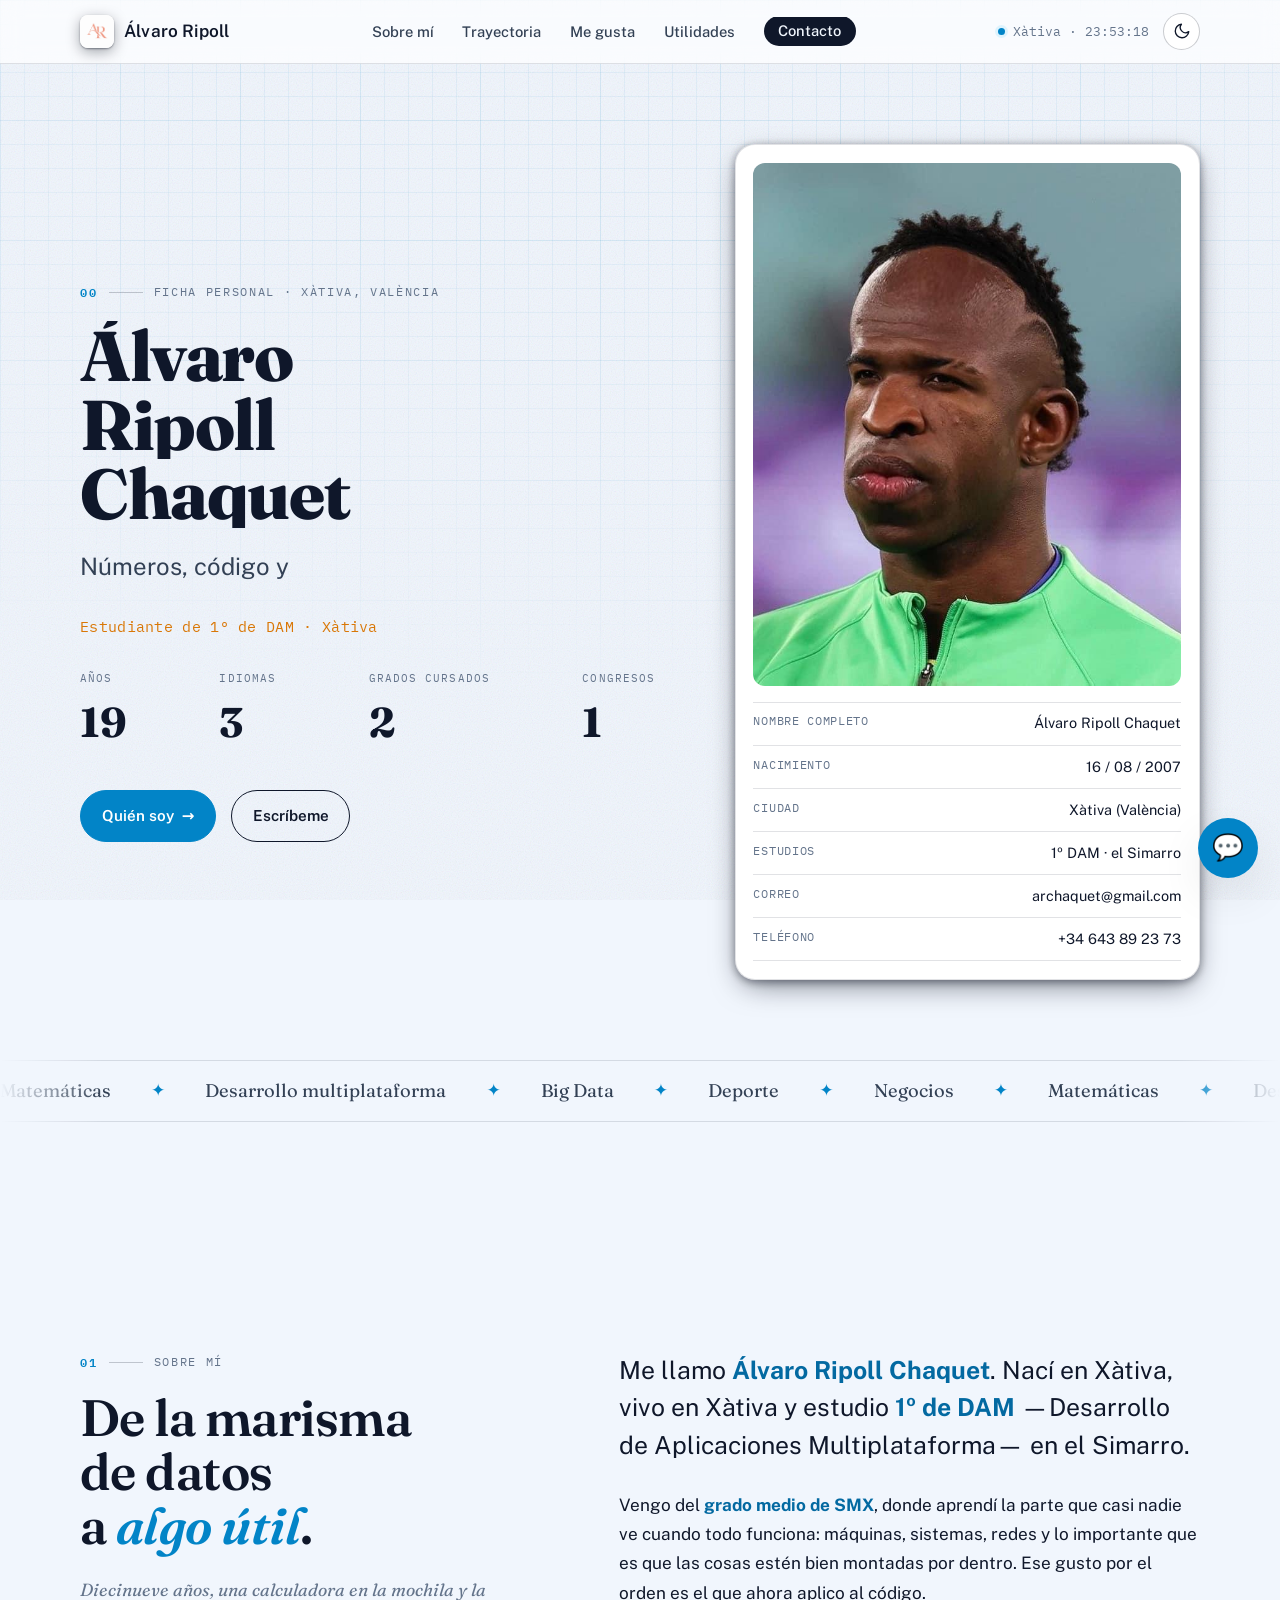
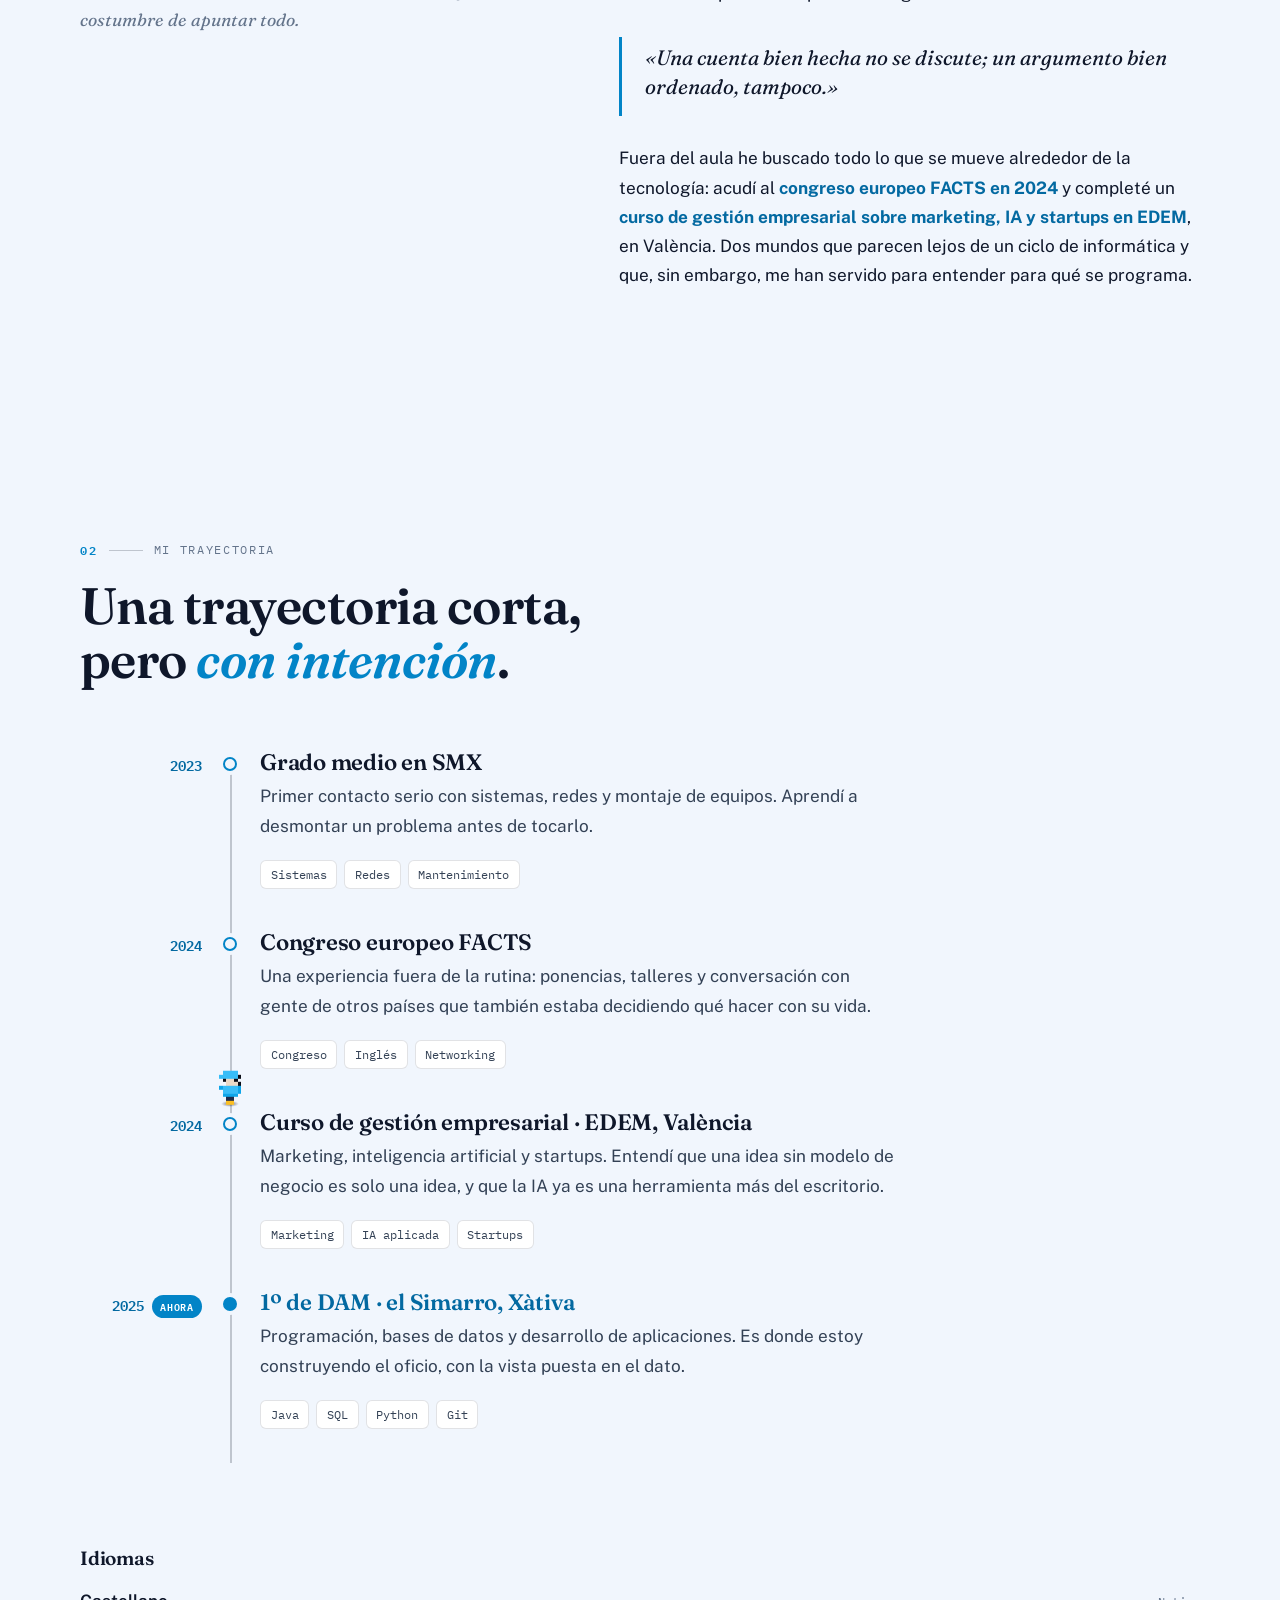
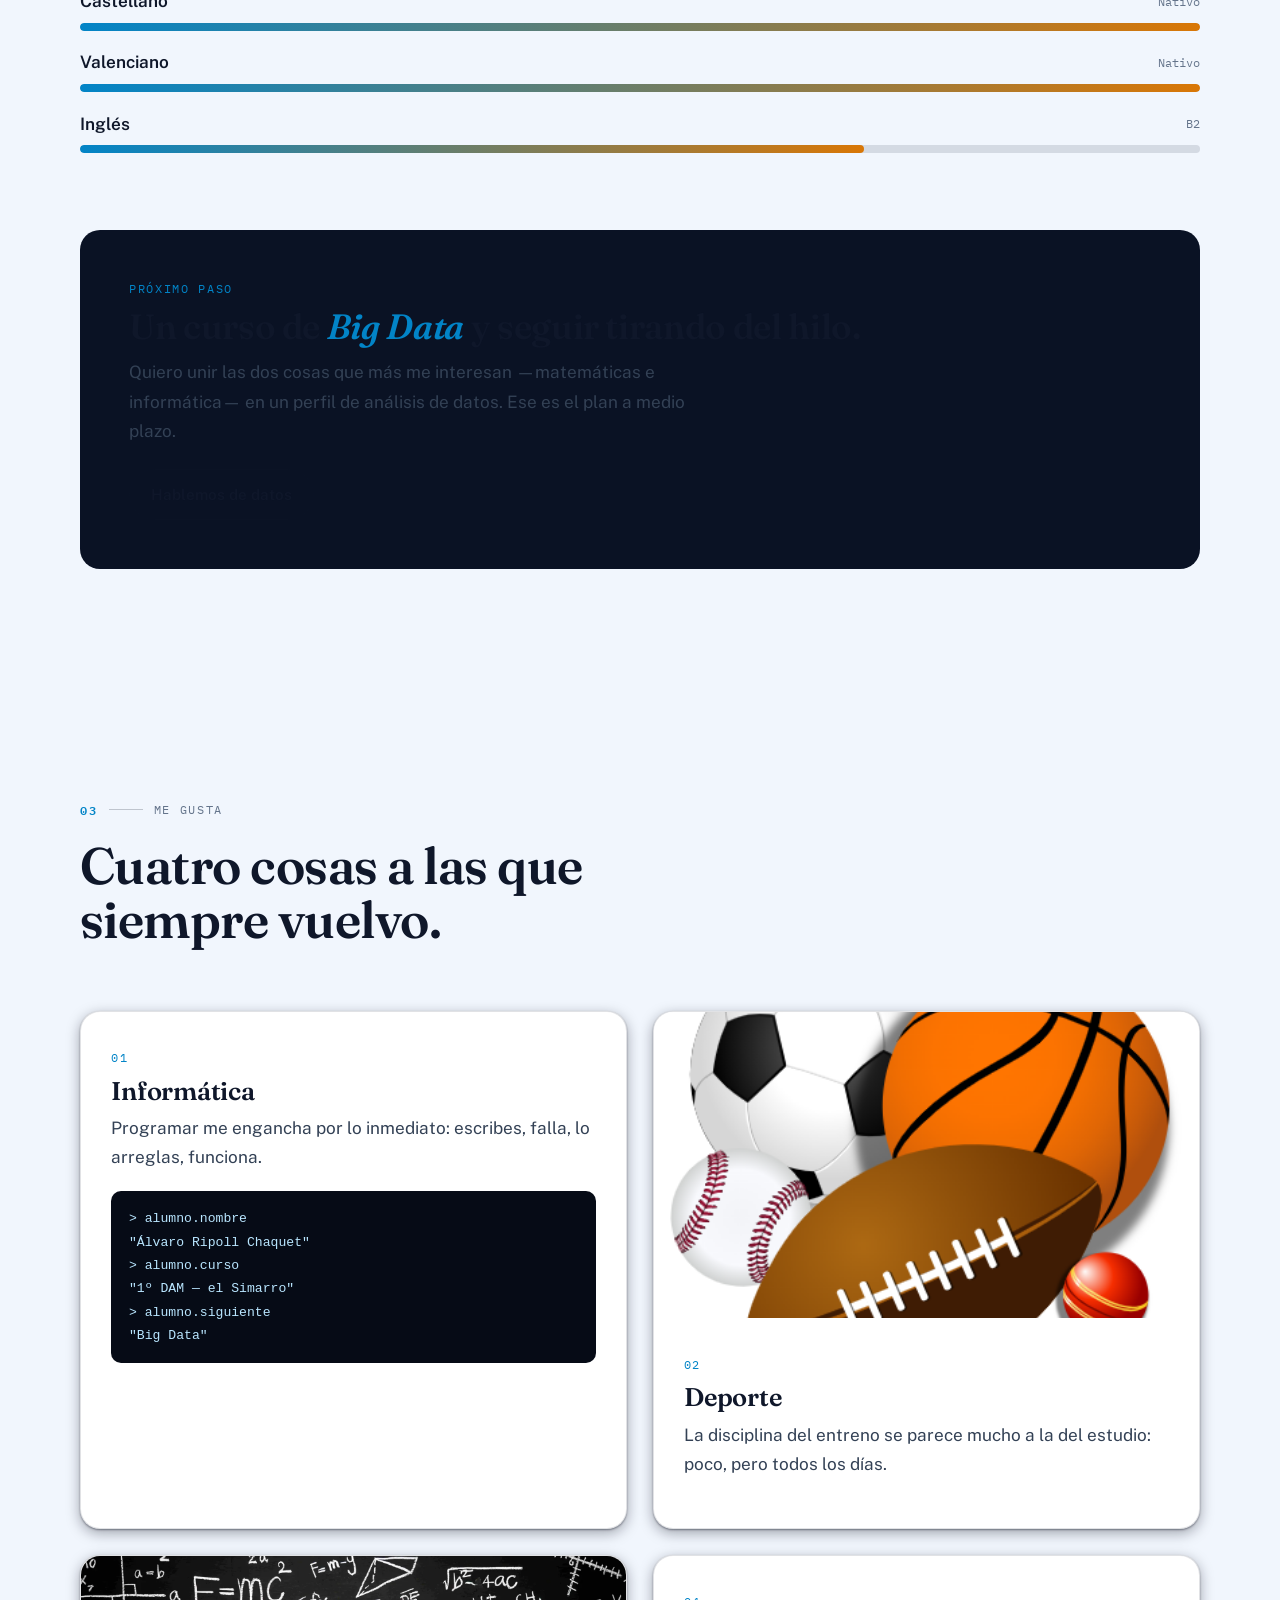
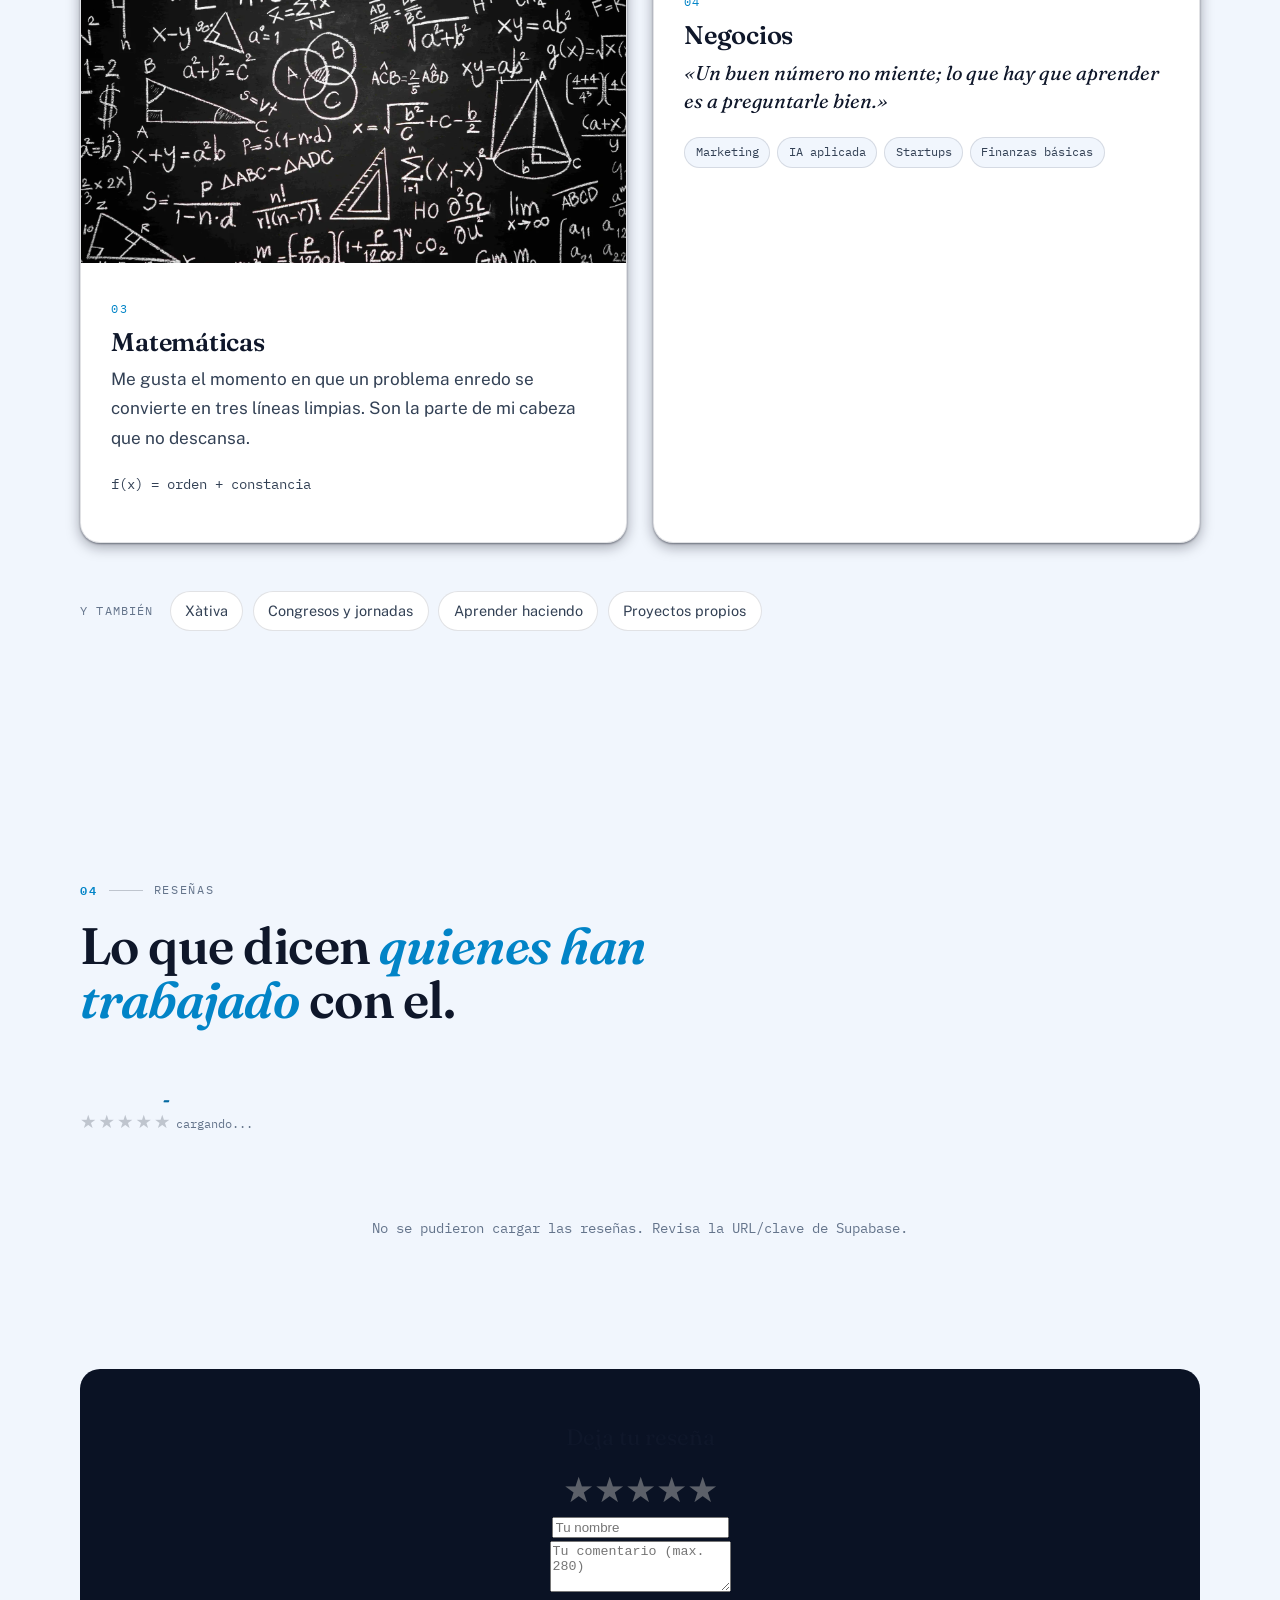
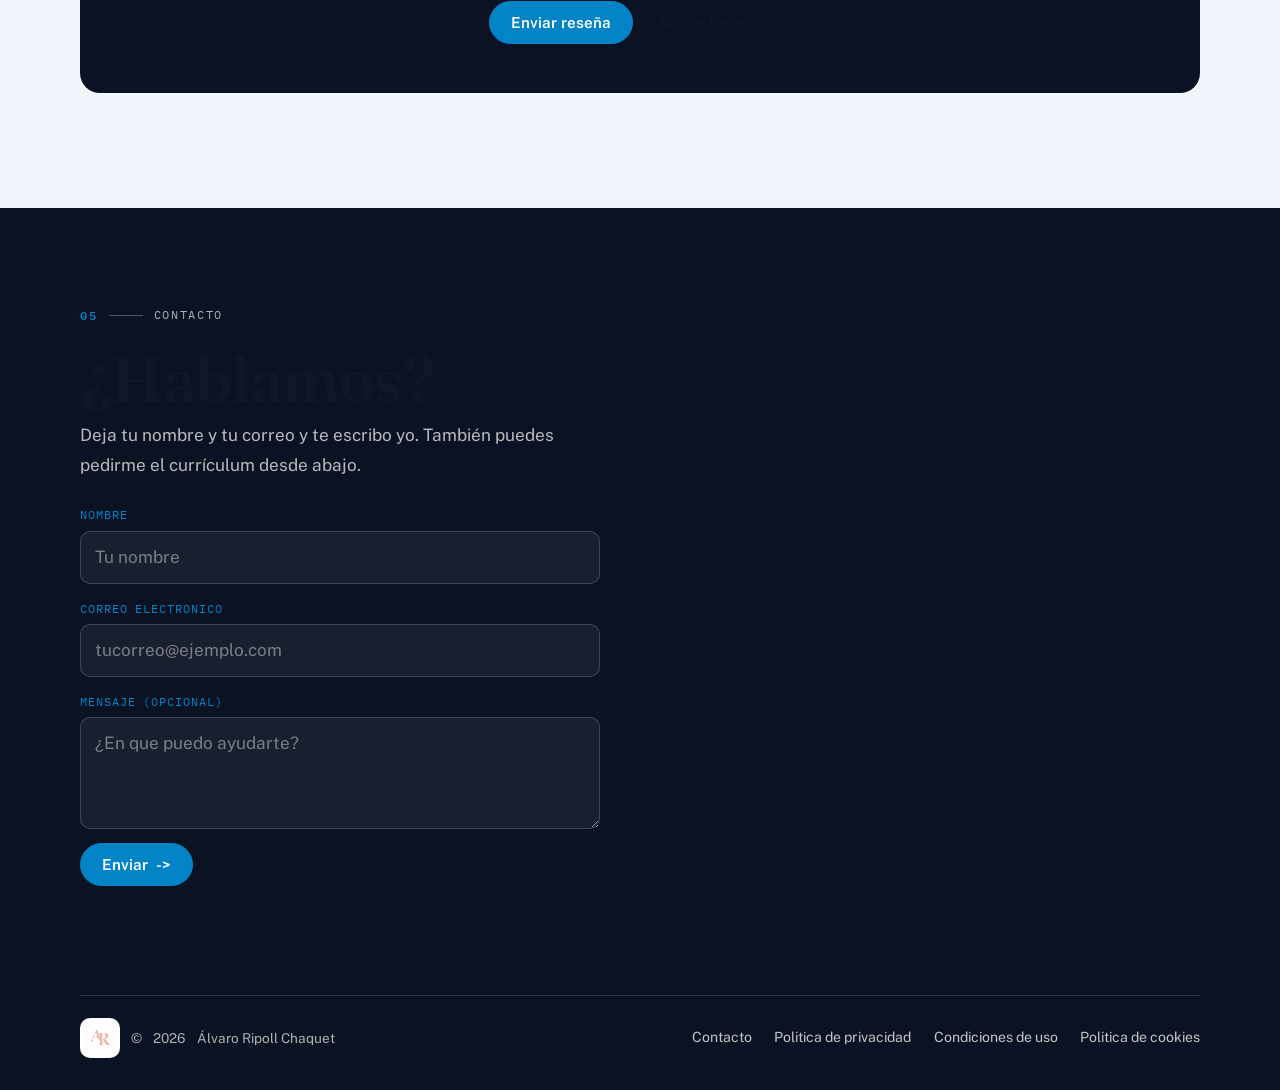
==== commit 1ca90e10: "Añado un pequeño muñeco en el apartado de mi trayectoria que va siguiendo el scroll del usuario" ====
--- a/index.html
+++ b/index.html
@@ -380,7 +380,9 @@
                     </div>
                     <span class="tl-item__dot tl-item__dot--live" aria-hidden="true"></span>
                 </li>
-                
+                                <!-- MUÑECO RECORREDOR (pixel). El JS lo mueve por los 4 dots. -->
+                <li class="tl-runner" aria-hidden="true"></li>
+            </ol>
             </ol>
 
             <!-- Idiomas: barras de nivel -->
@@ -619,6 +621,7 @@
     <script src="chatbot.js" defer></script>
     <script src="resenas.js?v=3" defer></script>
     <script src="footer.js" defer></script>
+    <script src="muñeco.js?v=1"></script>
 </body>
 
 </html>
--- a/style.css
+++ b/style.css
@@ -2507,4 +2507,49 @@
 .cv-modal__close:hover {
   background: var(--color-acento);
   color: var(--sobre-acento);
+}
+/* ==========================================================================
+   MUÑECO RECORREDOR — pixel, corriendo (3 frames) + deslizamiento continuo
+   ========================================================================== */
+.tl-runner {
+  position: absolute;
+  left: 0;
+  top: 0;
+  width: 30px;
+  height: 34px;
+  margin: 0;
+  padding: 0;
+  list-style: none;
+  z-index: 5;
+  pointer-events: none;
+  will-change: transform;
+  /* SIN transicion de posicion: el suavizado lo da el JS (easing exponencial) */
+}
+
+.tl-runner__in { display: block; width: 100%; height: 100%; position: relative; }
+.tl-runner__in span { position: absolute; inset: 0; display: none; }
+.tl-runner__in span.on { display: block; }
+.tl-runner__in svg {
+  display: block; width: 100%; height: 100%;
+  image-rendering: pixelated; image-rendering: crisp-edges;
+  overflow: visible;
+}
+
+/* sombra en el suelo para que "pise" */
+.tl-runner::after {
+  content: "";
+  position: absolute;
+  left: 50%;
+  bottom: -2px;
+  width: 18px;
+  height: 6px;
+  transform: translateX(-50%);
+  background: radial-gradient(closest-side, rgba(2,8,23,.6), transparent);
+  border-radius: 50%;
+  z-index: -1;
+}
+
+@media (prefers-reduced-motion: reduce) {
+  /* con reduce-motion el muñeco sigue el scroll (es ligado al tuyo, no auto)
+     pero no anima piernas: eso lo controla el JS con FORZAR */
 }
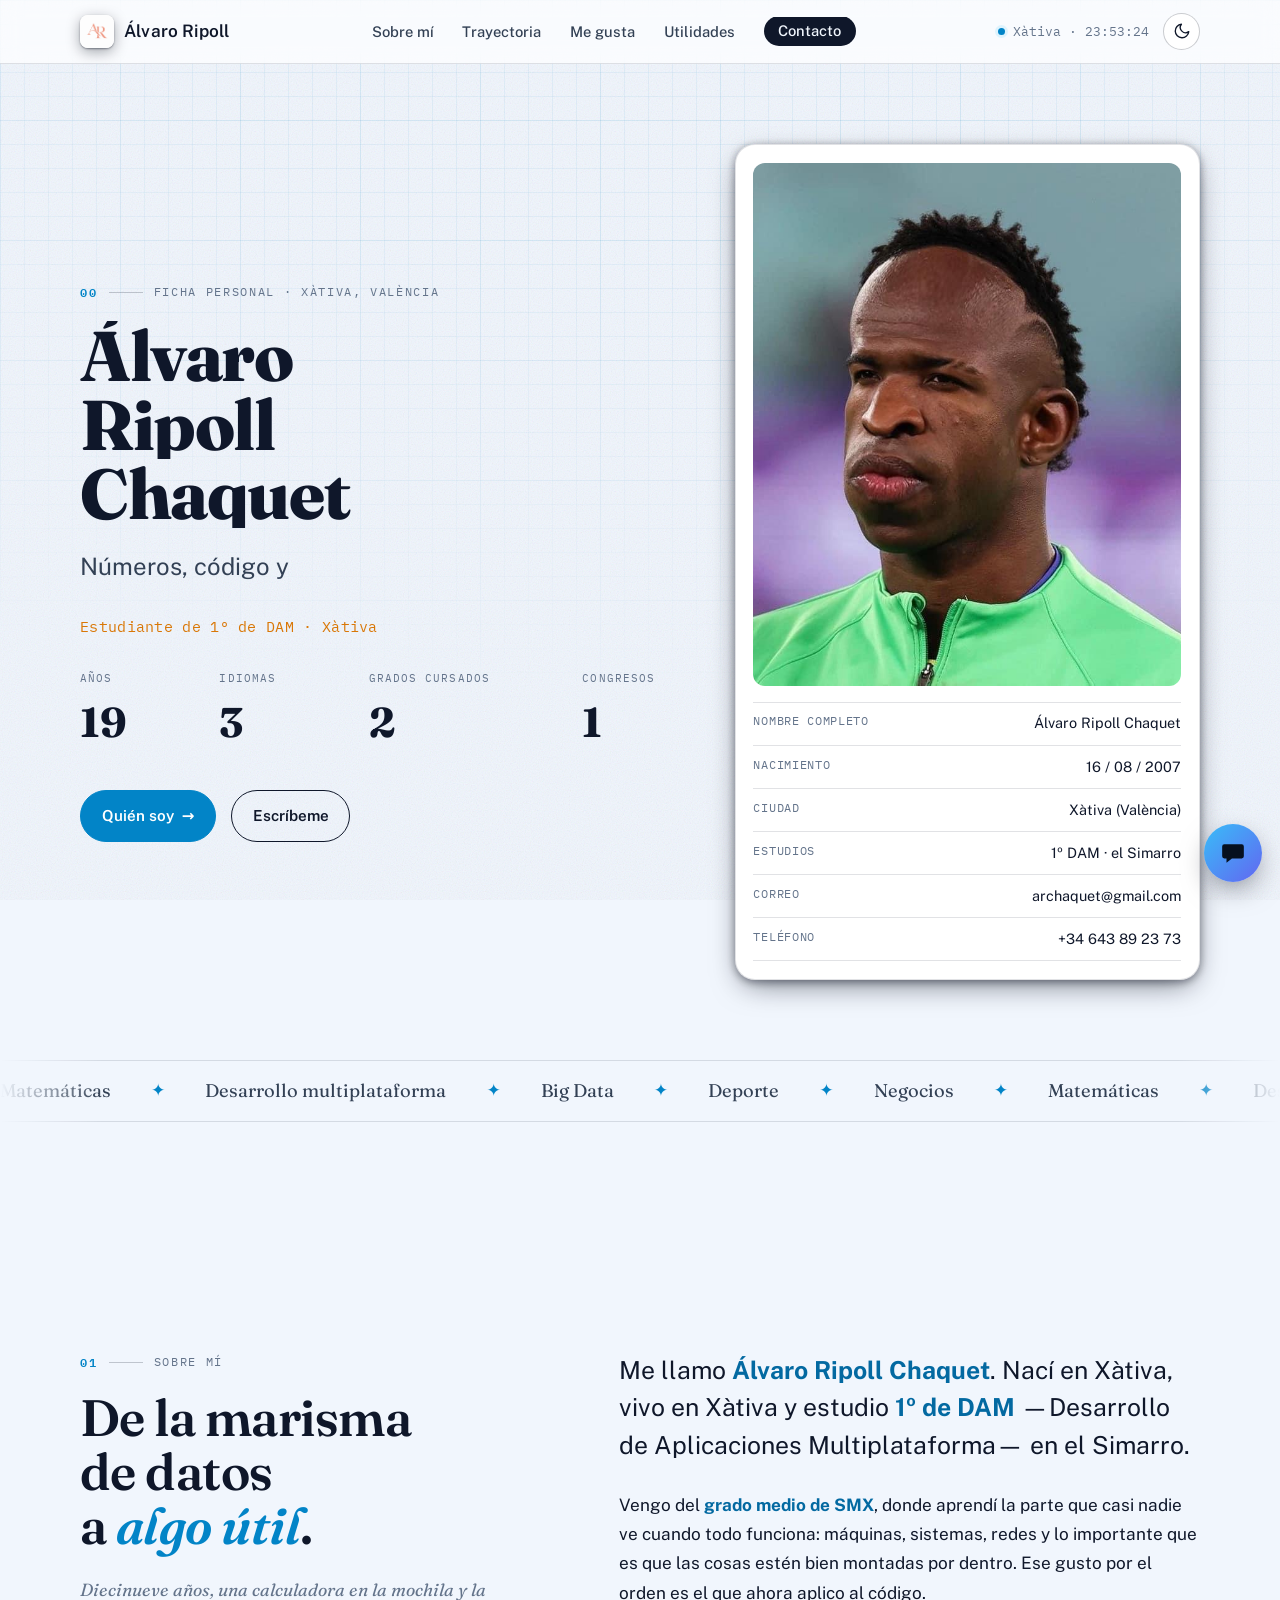
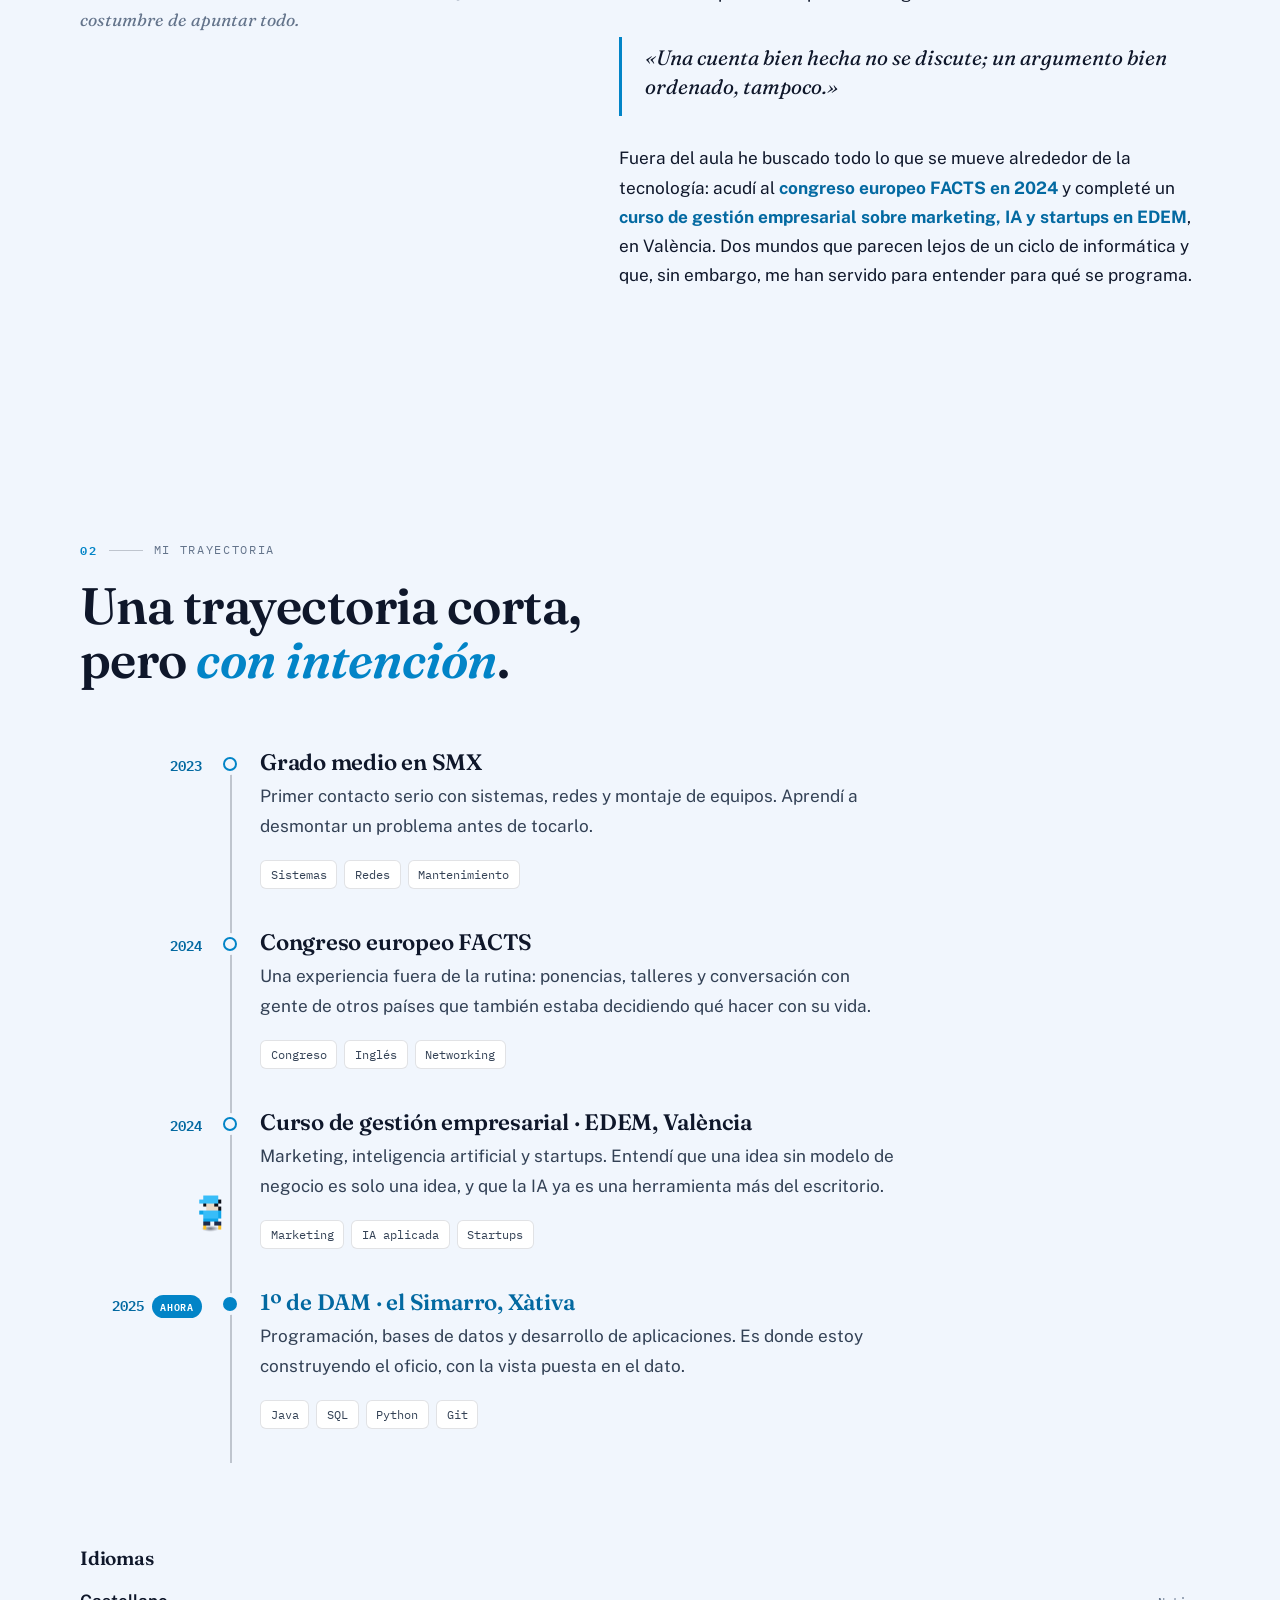
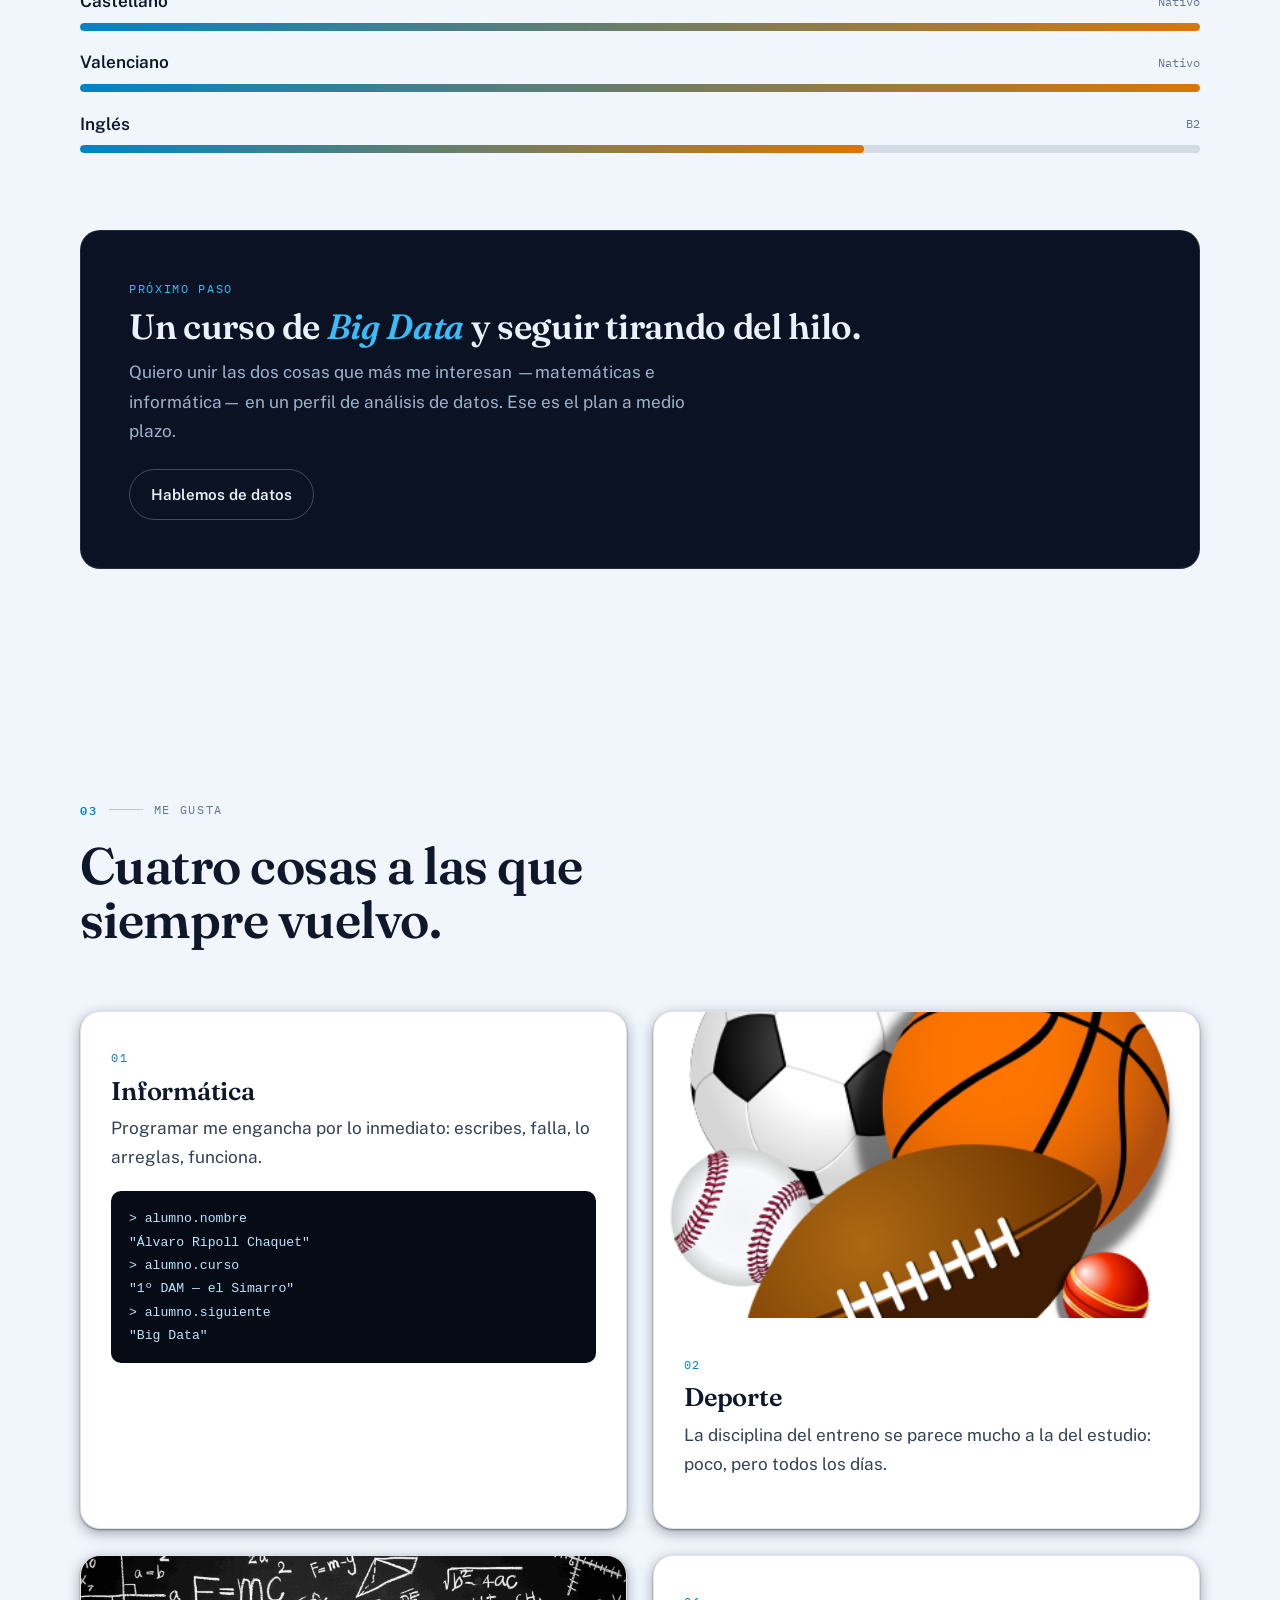
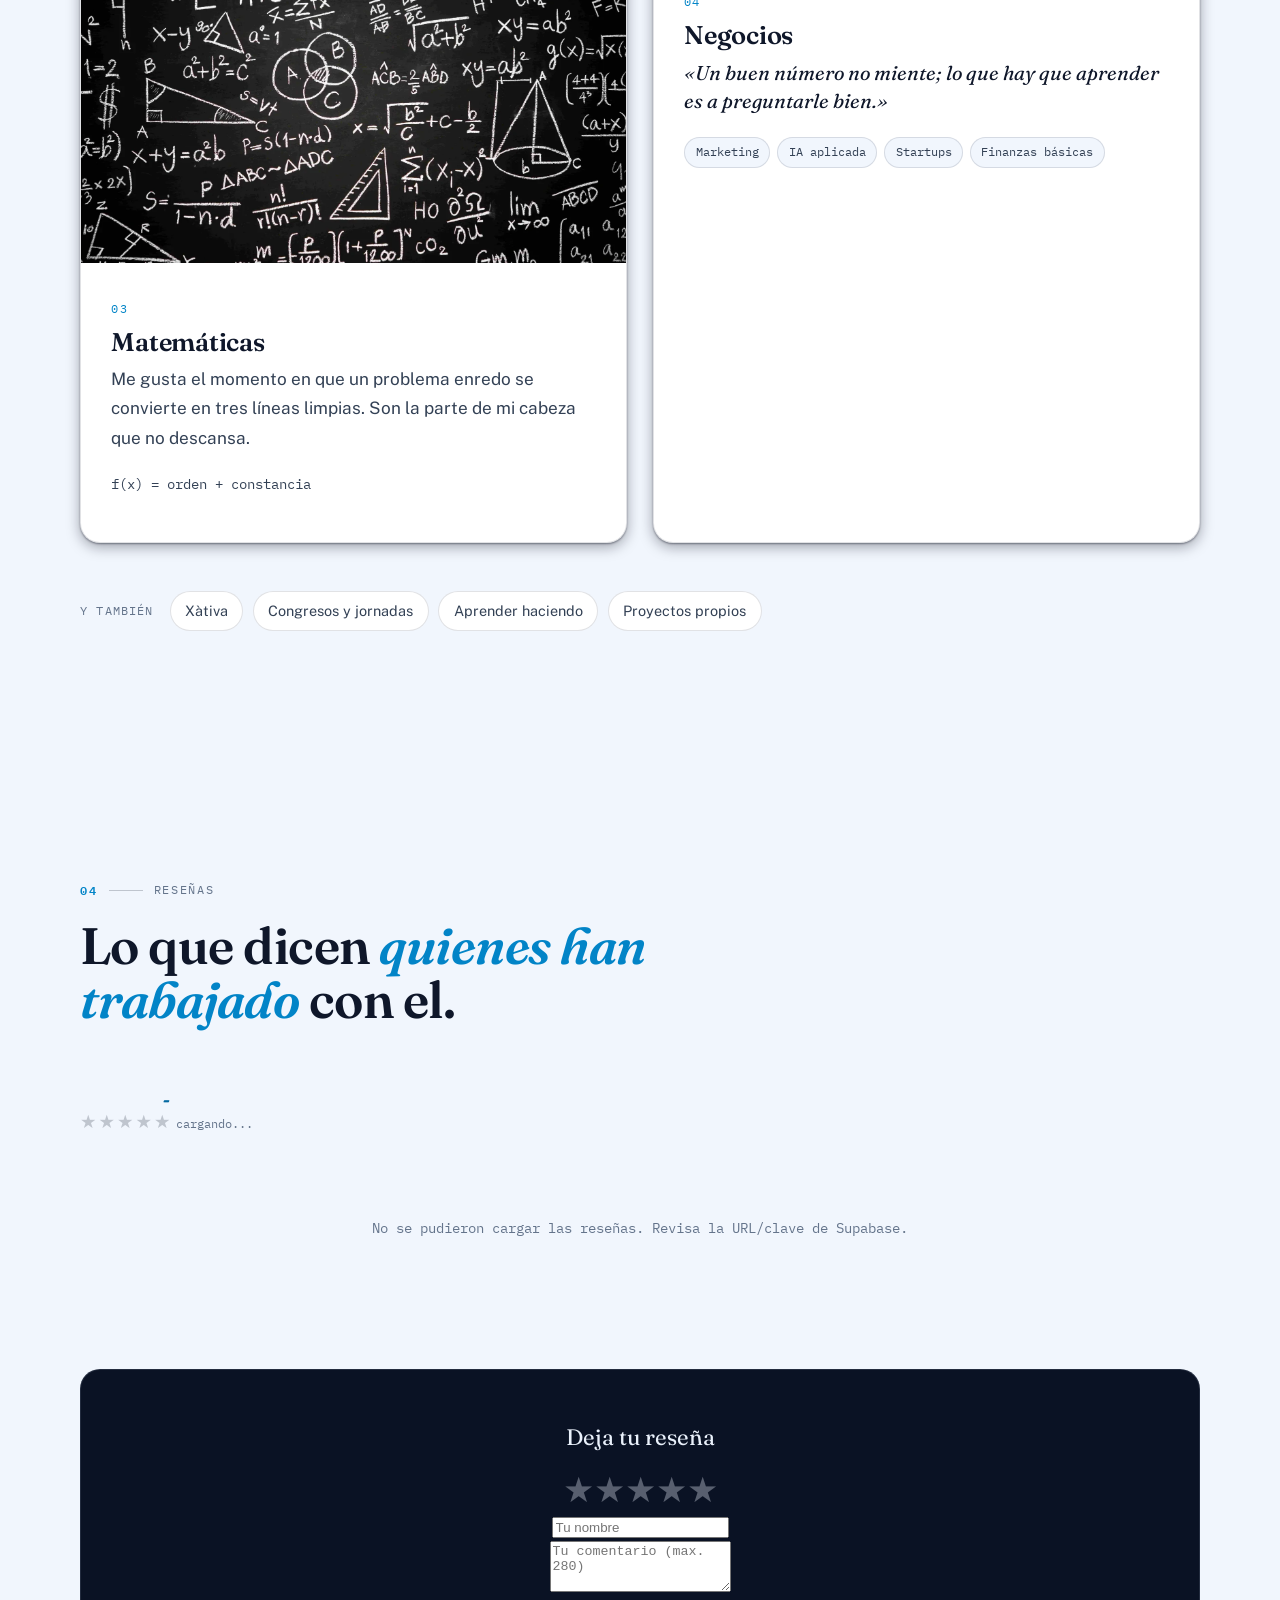
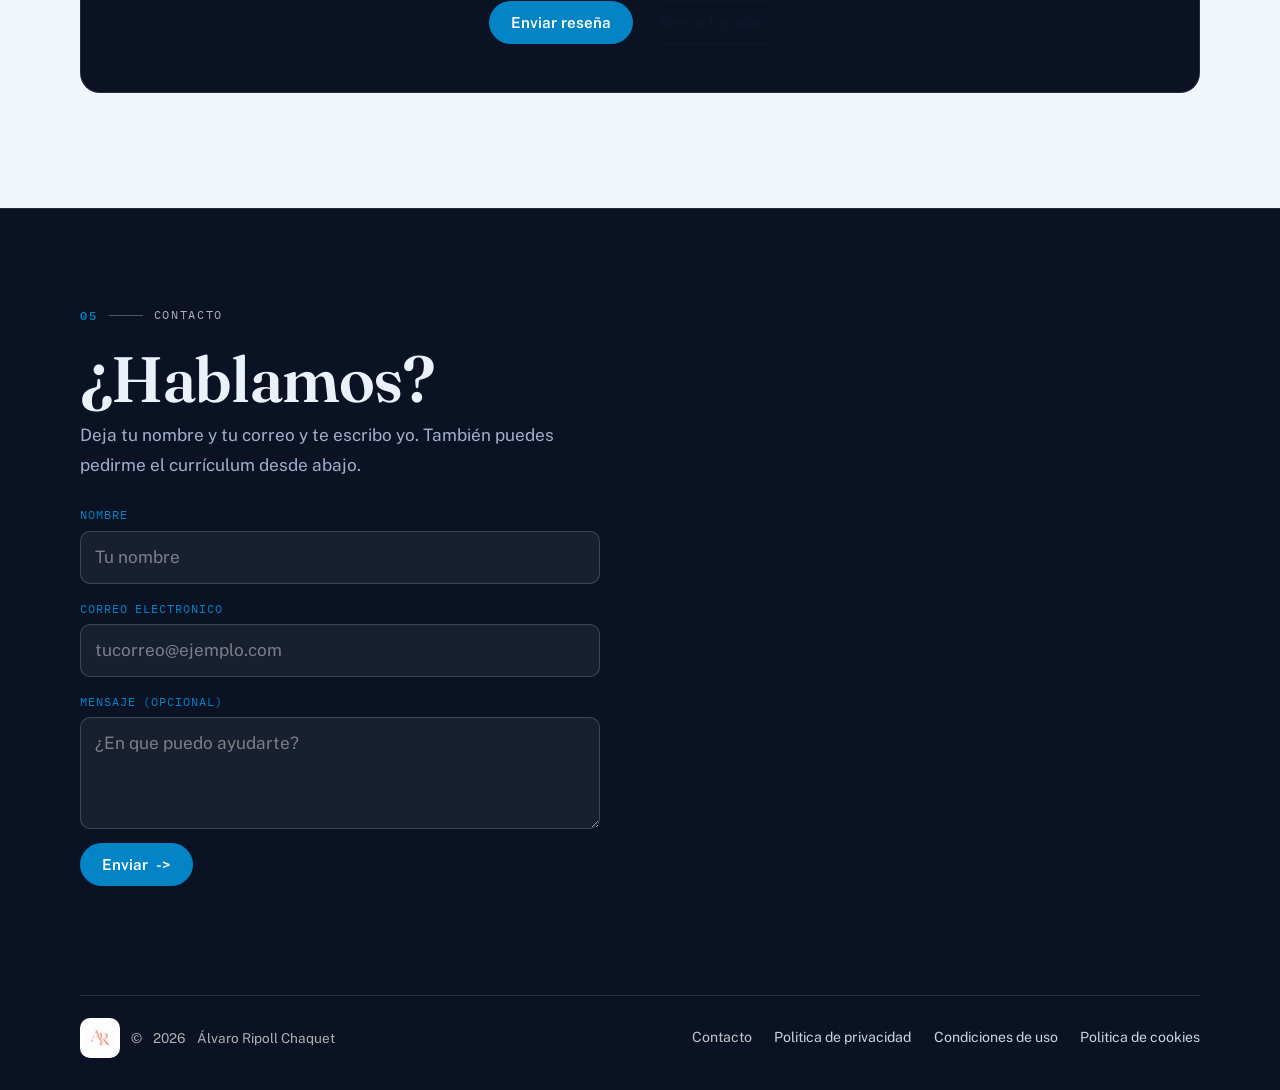
==== commit 66c77f13: "Mejoramos el chatbot y le añadimos boton de minimizar, cerrar, ajustar" ====
--- a/index.html
+++ b/index.html
@@ -618,7 +618,7 @@
 
     <!-- Script principal (animaciones, reloj, reveals) -->
     <script src="script.js" defer></script>
-    <script src="chatbot.js" defer></script>
+    <script src="teo.js?v=2"></script>
     <script src="resenas.js?v=3" defer></script>
     <script src="footer.js" defer></script>
     <script src="muñeco.js?v=1"></script>
--- a/style.css
+++ b/style.css
@@ -2453,22 +2453,43 @@
 
 /* "Próximo paso": banda oscura elegante (no blanca) */
 .next {
-  background: var(--banda-oscura);
-  color: var(--color-texto);
-  border: 1px solid var(--color-borde);
-}
-.next__title { color: var(--color-texto); }
-.next__label { color: var(--color-acento); }
-.next__text { color: var(--color-texto-suave); }
+  background: #0A1224;
+  color: #EAF1FB;
+  border: 1px solid rgba(148,163,184,.18);
+}
+.next__title { color: #EAF1FB; }
+.next__title em { color: #38BDF8; }
+.next__label { color: #38BDF8; }
+.next__text { color: #9FB2CC; }
 .next .btn--ghost {
-  color: var(--color-texto);
-  border-color: var(--color-borde-suave);
+  color: #EAF1FB;
+  border-color: rgba(148,163,184,.30);
 }
 .next .btn--ghost:hover {
-  background: var(--color-acento);
-  color: var(--sobre-acento);
-  border-color: var(--color-acento);
-}
+  background: #38BDF8;
+  color: #06101F;
+  border-color: #38BDF8;
+}
+/* bandas oscuras fijas: texto literal, independiente del tema */
+.footer { background: #0A1224; border-top: 1px solid rgba(148,163,184,.18); }
+.footer__title { color: #EAF1FB; }
+.footer__key { color: #38BDF8; }
+.footer__contacto a { color: #EAF1FB; }
+.footer__contacto a:hover { color: #38BDF8; }
+.footer__text,
+.footer__bottom { color: #9FB2CC; }
+.footer__bottom a { color: #CBD5E1; }
+.footer__bottom a:hover { color: #38BDF8; }
+
+.rev-rate { background: #0A1224; color: #EAF1FB; border: 1px solid rgba(148,163,184,.18); }
+.rev-rate__q { color: #EAF1FB; }
+.rev-star { color: rgba(234,241,251,.35); }
+.rev-star:hover, .rev-star.is-on { color: #38BDF8; }
+.rev-thanks { color: #38BDF8; }
+.rev-burst { background: #38BDF8; }
+
+.console { background: #060B16; color: #B9E6FF; }
+.console code { color: #B9E6FF; }
 
 /* Pie: banda oscura con borde superior */
 .footer {
@@ -2552,4 +2573,61 @@
 @media (prefers-reduced-motion: reduce) {
   /* con reduce-motion el muñeco sigue el scroll (es ligado al tuyo, no auto)
      pero no anima piernas: eso lo controla el JS con FORZAR */
-}+}
+/* ==========================================================================
+   BANDAS OSCURAS FIJAS (v2) — ganan con !important al tema, legibles en claro+oscuro
+   ========================================================================== */
+
+/* Próximo paso */
+.next {
+  background: #0A1224 !important;
+  color: #EAF1FB !important;
+  border: 1px solid rgba(148,163,184,.18) !important;
+}
+.next__label { color: #38BDF8 !important; }
+.next__title { color: #EAF1FB !important; }
+.next__title em { color: #38BDF8 !important; }
+.next__text { color: #9FB2CC !important; }
+.next .btn--ghost,
+.next a.btn--ghost {
+  color: #EAF1FB !important;
+  border-color: rgba(148,163,184,.40) !important;
+  background: transparent !important;
+}
+.next .btn--ghost:hover,
+.next a.btn--ghost:hover {
+  background: #38BDF8 !important;
+  color: #06101F !important;
+  border-color: #38BDF8 !important;
+}
+
+/* Pie */
+.footer {
+  background: #0A1224 !important;
+  color: #EAF1FB !important;
+  border-top: 1px solid rgba(148,163,184,.18) !important;
+}
+.footer__title { color: #EAF1FB !important; }
+.footer__key { color: #38BDF8 !important; }
+.footer__text { color: #9FB2CC !important; }
+.footer__contacto a { color: #EAF1FB !important; }
+.footer__contacto a:hover { color: #38BDF8 !important; }
+.footer__bottom { color: #9FB2CC !important; }
+.footer__bottom a { color: #CBD5E1 !important; }
+.footer__bottom a:hover { color: #38BDF8 !important; }
+
+/* Valorar (banda oscura) */
+.rev-rate {
+  background: #0A1224 !important;
+  color: #EAF1FB !important;
+  border: 1px solid rgba(148,163,184,.18) !important;
+}
+.rev-rate__q { color: #EAF1FB !important; }
+.rev-star { color: rgba(234,241,251,.35) !important; }
+.rev-star:hover, .rev-star.is-on { color: #38BDF8 !important; }
+.rev-thanks { color: #38BDF8 !important; }
+.rev-burst { background: #38BDF8 !important; }
+
+/* Consola (banda oscura) */
+.console { background: #060B16 !important; color: #B9E6FF !important; }
+.console code { color: #B9E6FF !important; }
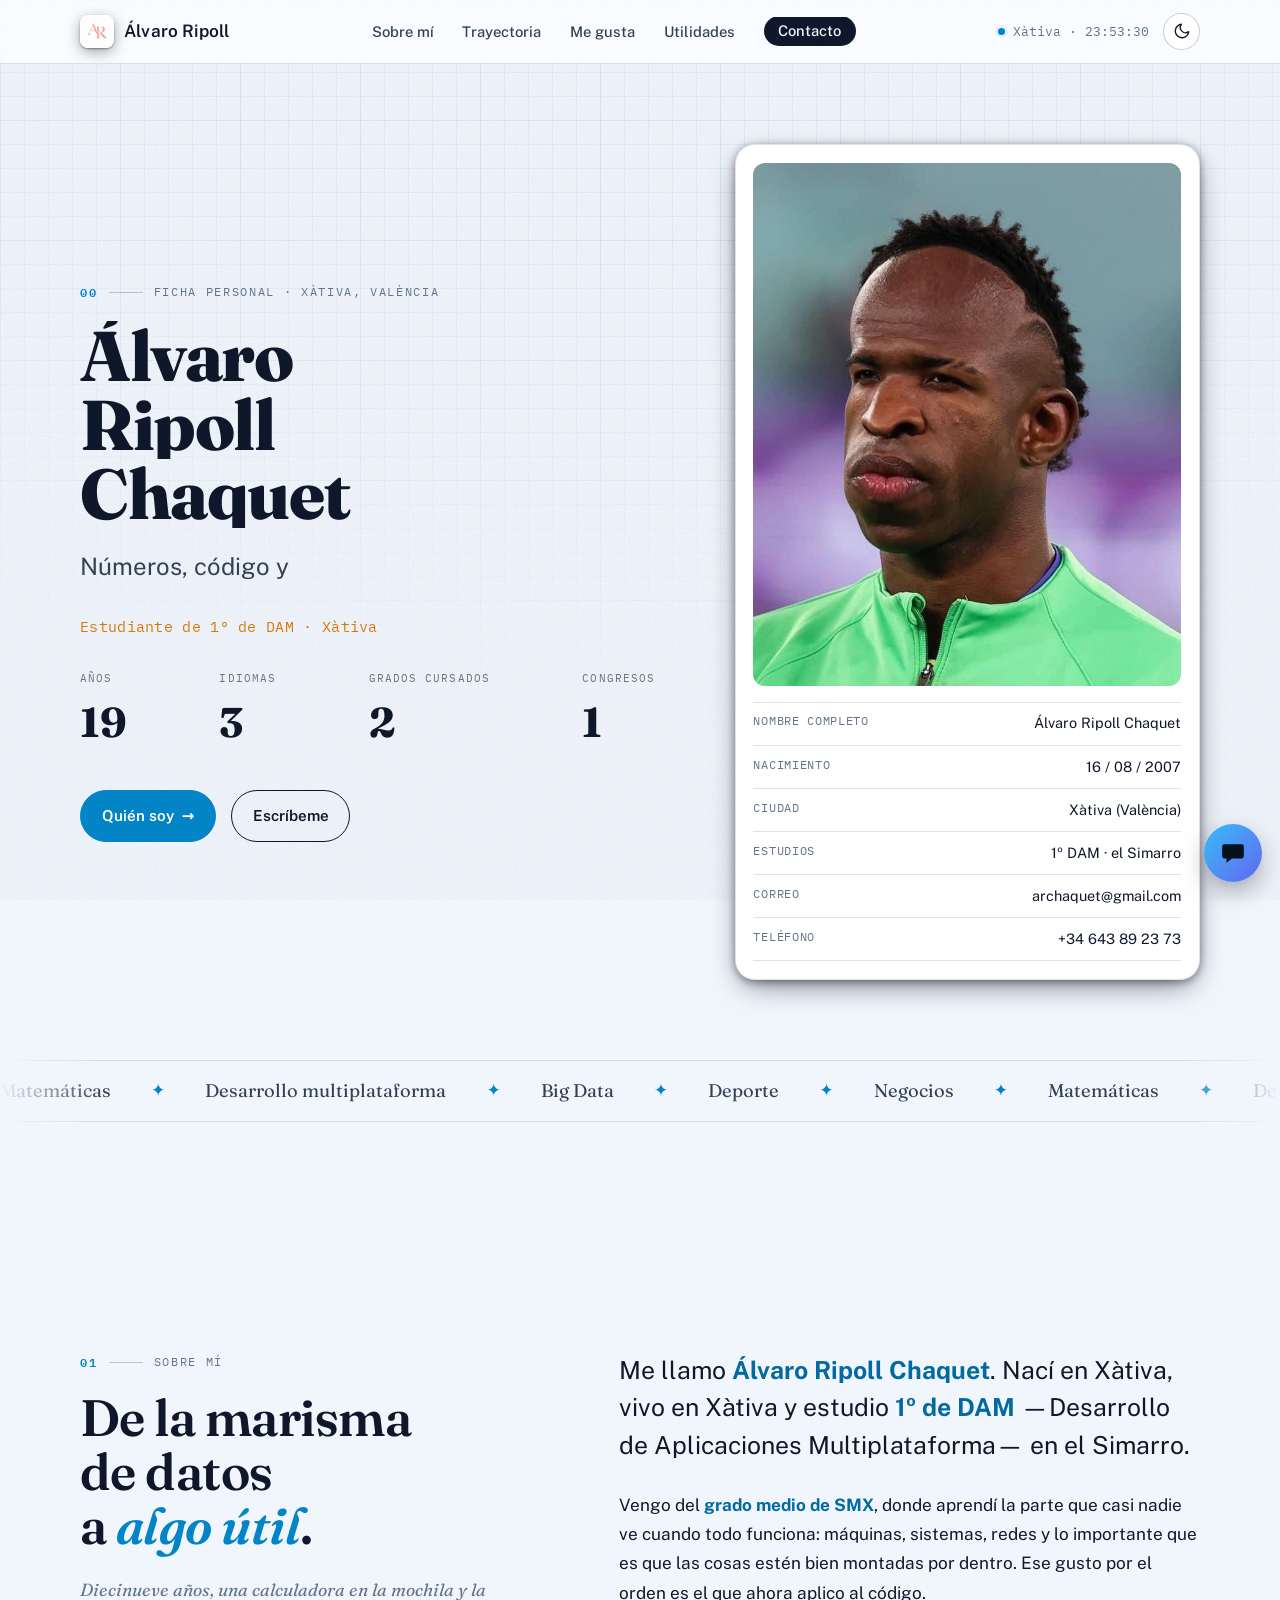
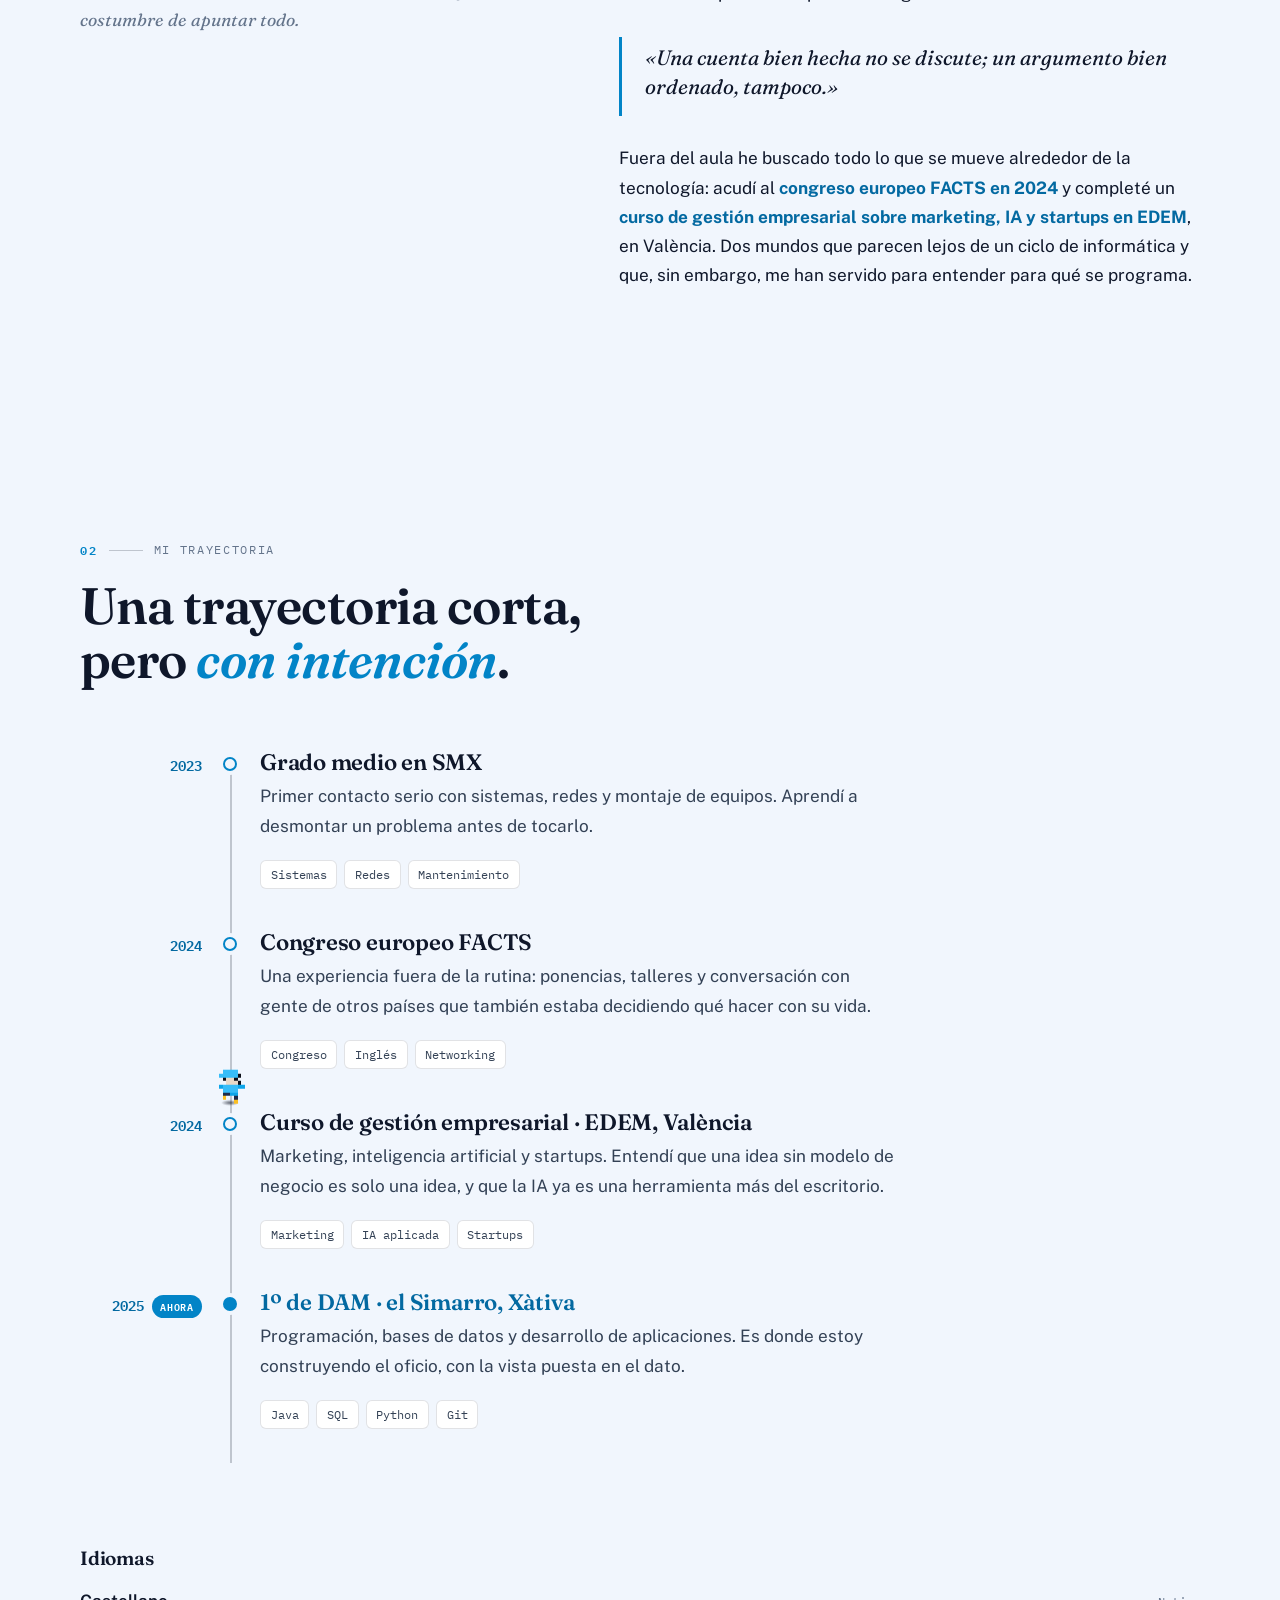
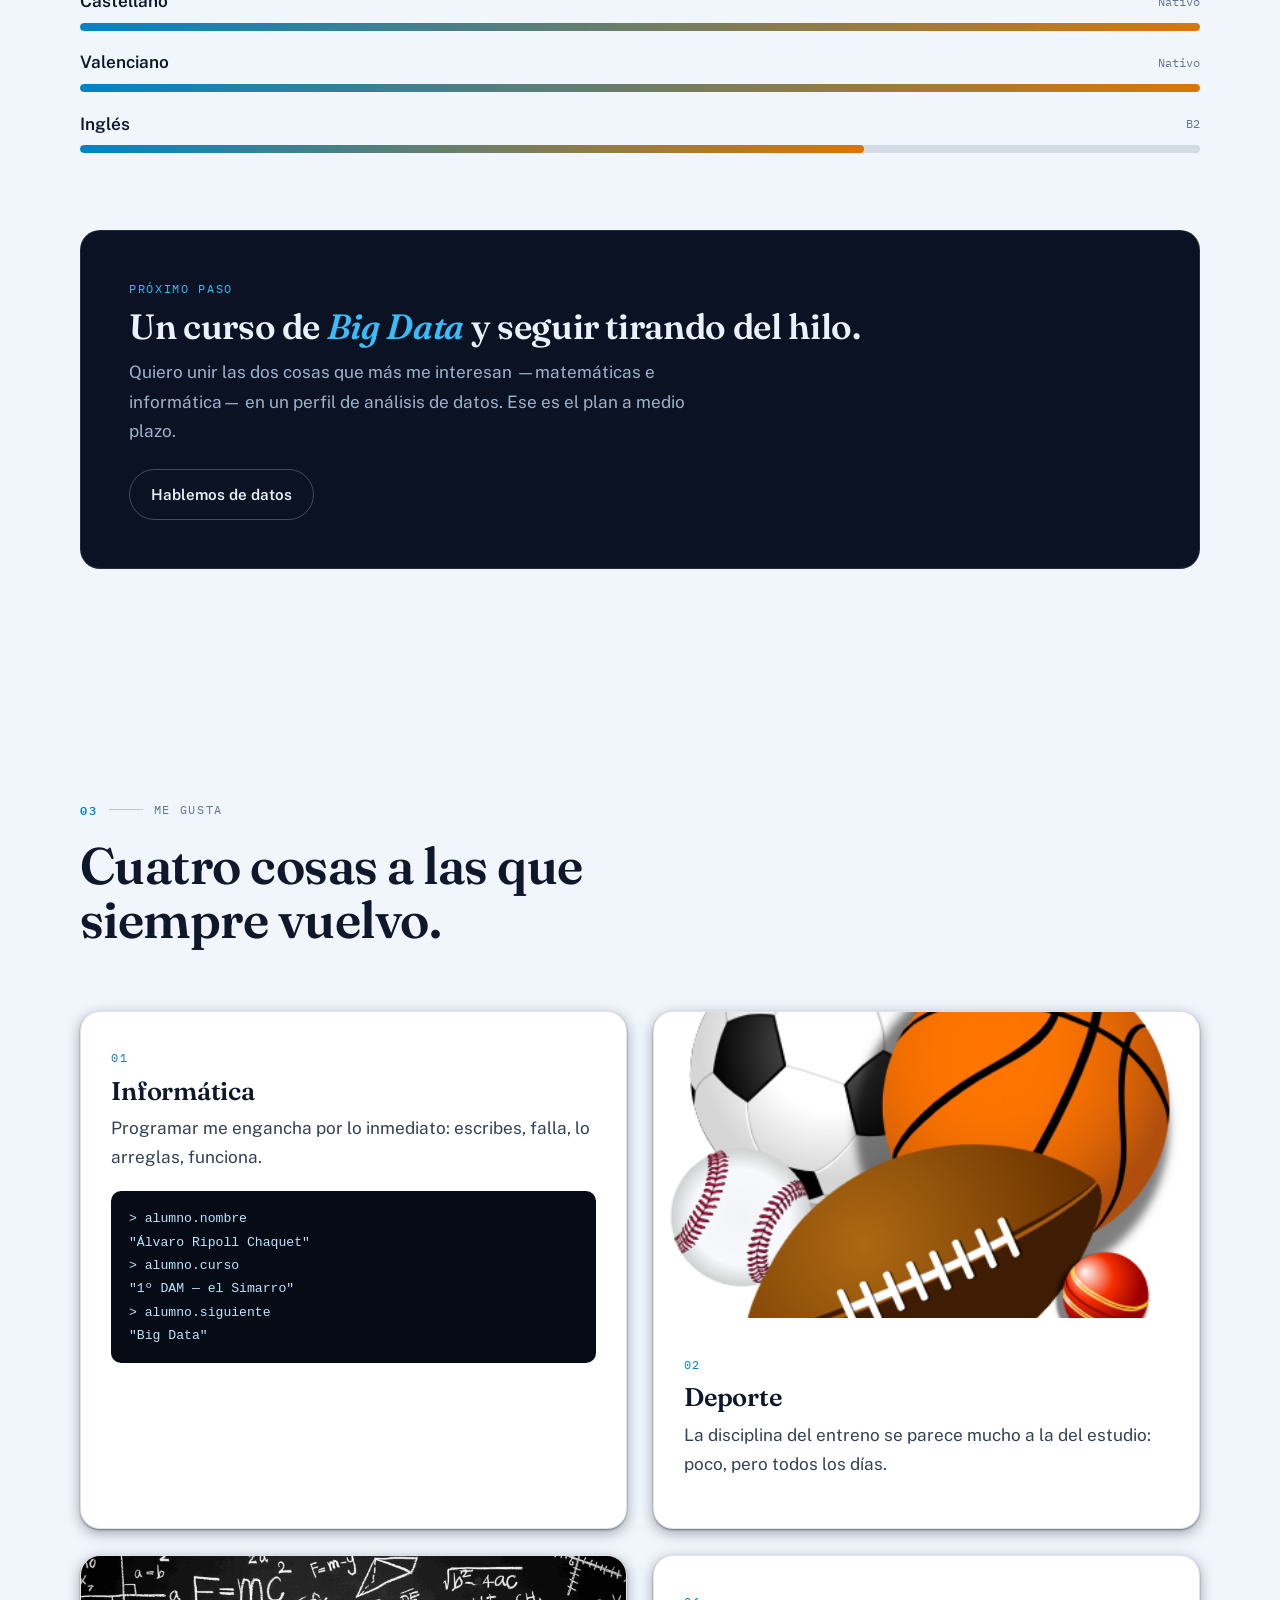
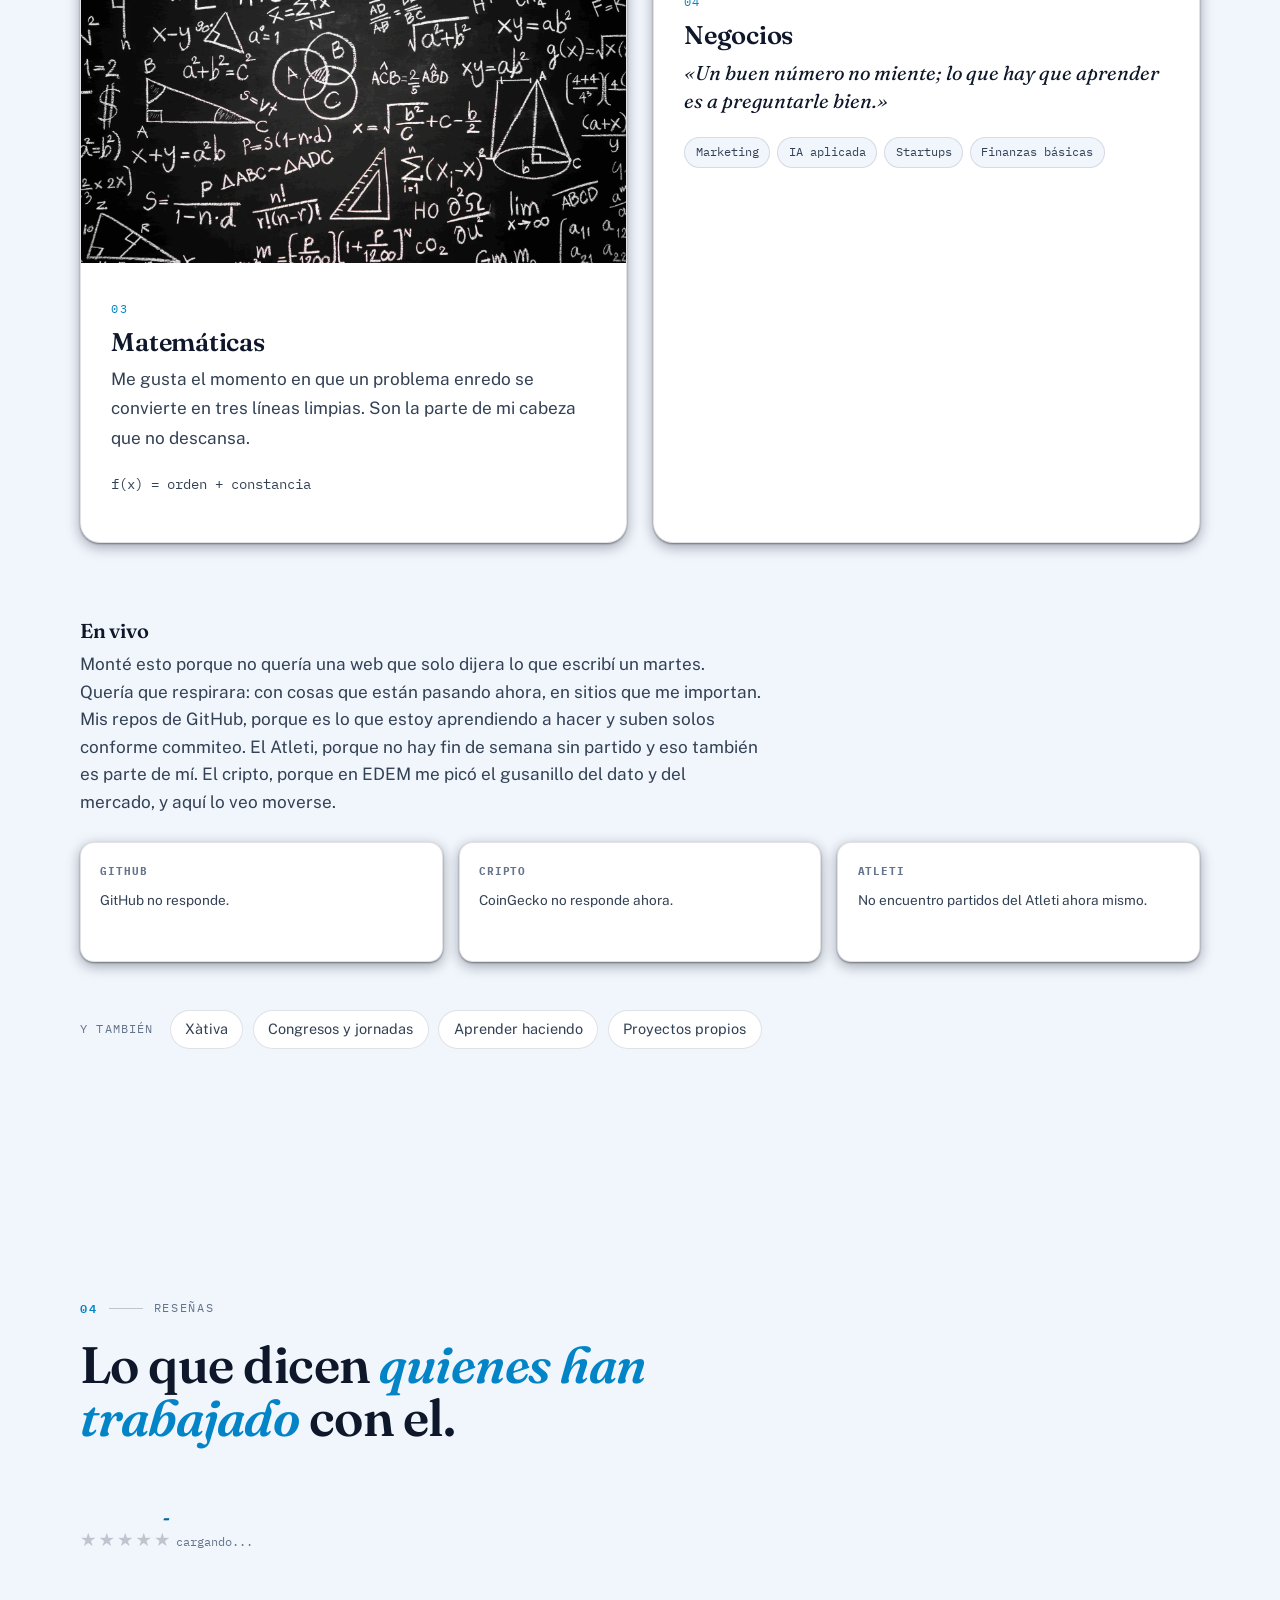
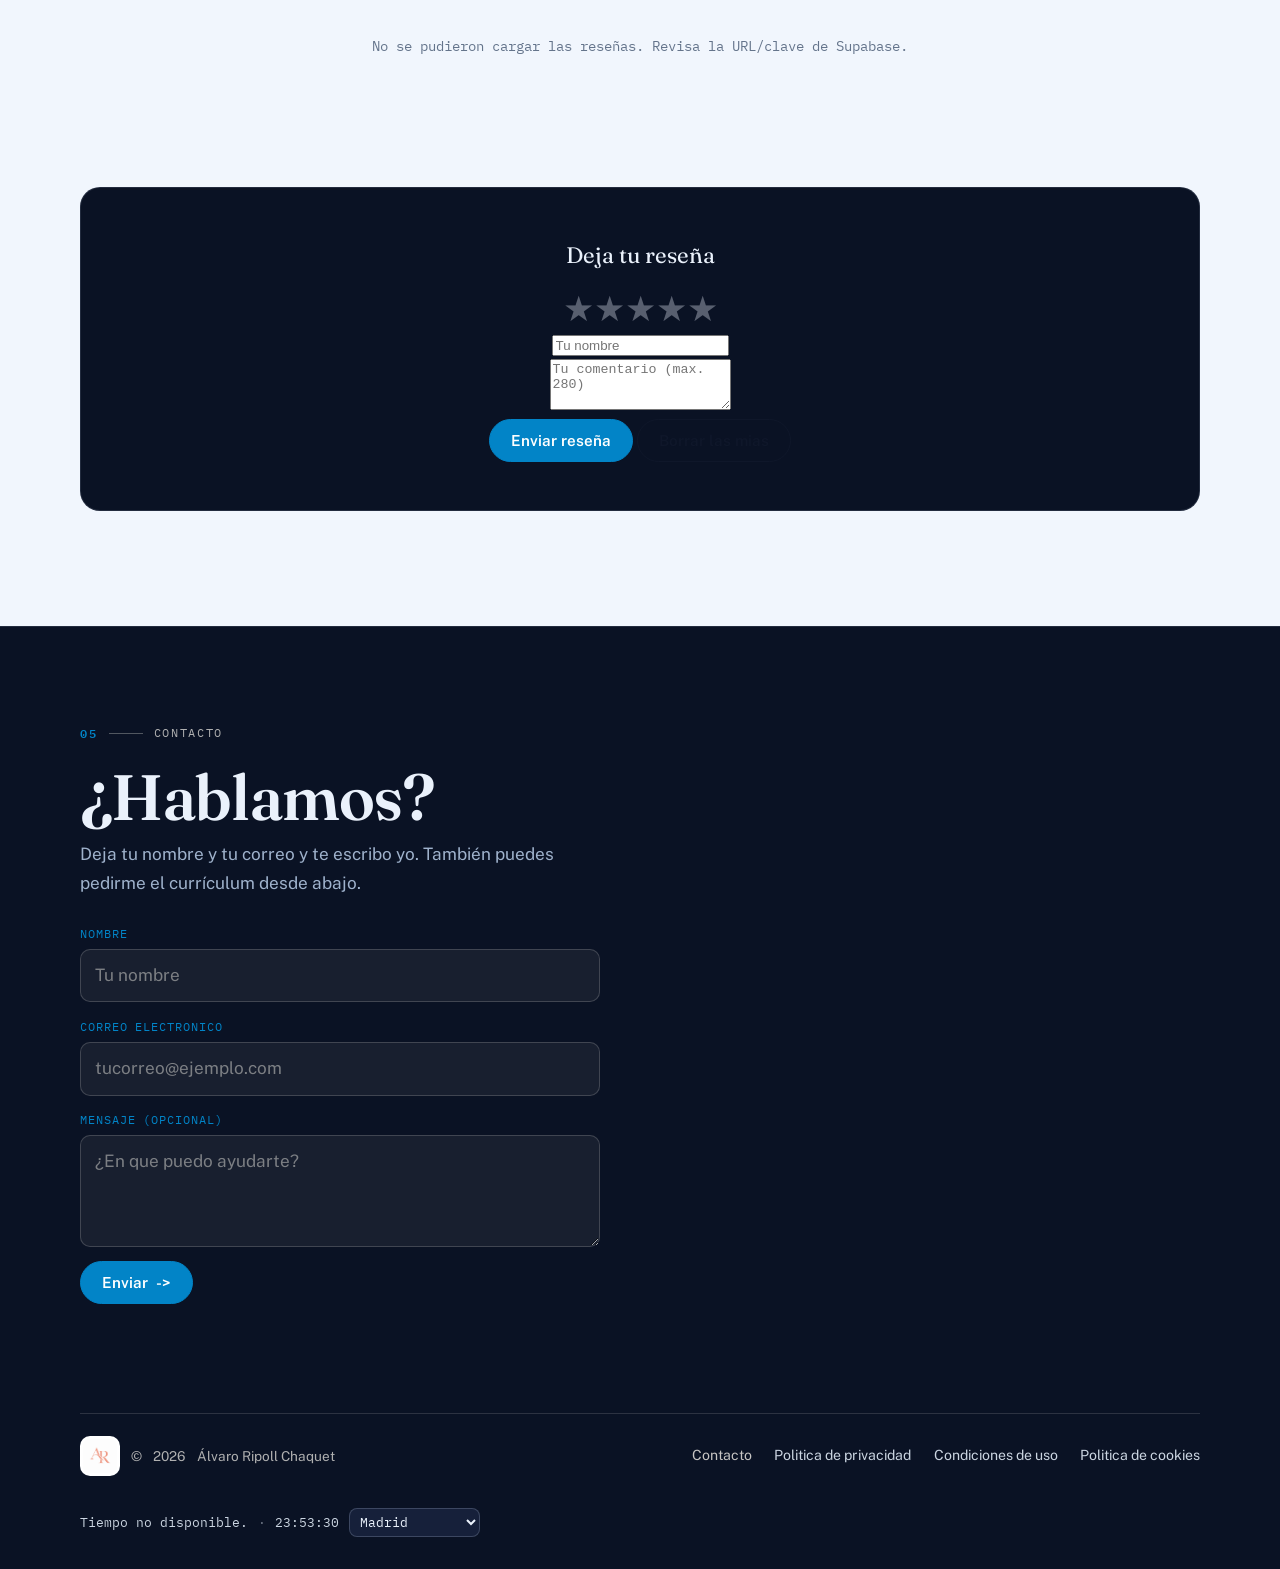
==== commit d57275f6: "Añado hueco del panel En vivo y del footer (tiempo+reloj), y pequeñas modificaciones en otros docume" ====
--- a/index.html
+++ b/index.html
@@ -13,10 +13,10 @@
     <meta name="author" content="Álvaro Ripoll Chaquet">
 
     <!-- Paleta básica antes de que cargue la hoja de estilos (evita flash) -->
-    <meta name="theme-color" content="#F6F3EC">
+    <meta name="theme-color" content="#0A0F1E">
     <!-- Favicon + icono para iOS -->
-    <link rel="icon" href="img/logo.png" type="image/png">
-    <link rel="apple-touch-icon" href="img/logo.png">
+    <link rel="icon" href="img/logo.png?v=2" type="image/png">
+    <link rel="apple-touch-icon" href="img/logo.png?v=2">
 
     <!-- Open Graph: imagen y datos al compartir en WhatsApp/LinkedIn -->
     <meta property="og:type" content="website">
@@ -380,7 +380,7 @@
                     </div>
                     <span class="tl-item__dot tl-item__dot--live" aria-hidden="true"></span>
                 </li>
-                                <!-- MUÑECO RECORREDOR (pixel). El JS lo mueve por los 4 dots. -->
+                <!-- MUÑECO RECORREDOR (pixel). El JS lo mueve por los 4 dots. -->
                 <li class="tl-runner" aria-hidden="true"></li>
             </ol>
             </ol>
@@ -499,7 +499,20 @@
                     </div>
                 </article>
             </div>
-
+            <!-- ===== EN VIVO (datos de APIs externas, sin clave) ===== -->
+            <div class="envivo" data-reveal>
+                <h3 class="envivo__title">En vivo</h3>
+                <p class="envivo__frase">Monté esto porque no quería una web que solo dijera lo que escribí un martes.
+                    Quería que respirara: con cosas que están pasando ahora, en sitios que me importan. Mis repos de
+                    GitHub, porque es lo que estoy aprendiendo a hacer y suben solos conforme commiteo. El Atleti,
+                    porque no hay fin de semana sin partido y eso también es parte de mí. El cripto, porque en EDEM me
+                    picó el gusanillo del dato y del mercado, y aquí lo veo moverse.</p>
+                <div class="envivo__grid">
+                    <div class="envivo__card" id="w-github">Cargando GitHub…</div>
+                    <div class="envivo__card" id="w-cripto">Cargando cripto…</div>
+                    <div class="envivo__card" id="w-futbol">Cargando Atleti…</div>
+                </div>
+            </div>
             <!-- Fila de intereses sueltos -->
             <p class="likes__also" data-reveal>
                 <span class="likes__also-label">Y también</span>
@@ -604,7 +617,20 @@
                 <li><a href="legal.html#condiciones">Condiciones de uso</a></li>
                 <li><a href="legal.html#cookies">Politica de cookies</a></li>
             </ul>
+            <div class="envivo__footer">
+                <span id="f-tiempo">Cargando tiempo…</span>
+                <span class="envivo__sep" aria-hidden="true">·</span>
+                <span id="f-reloj">--:--:--</span>
+                <select id="f-zona" aria-label="Zona horaria">
+                    <option value="Europe/Madrid" selected>Madrid</option>
+                    <option value="Asia/Tokyo">Tokio</option>
+                    <option value="America/New_York">Nueva York</option>
+                    <option value="Europe/London">Londres</option>
+                    <option value="America/Buenos_Aires">Buenos Aires</option>
+                </select>
+            </div>
         </div>
+
     </footer>
 
     <!-- Modal del curriculum (se abre con el boton "Contacto") -->
@@ -622,6 +648,7 @@
     <script src="resenas.js?v=3" defer></script>
     <script src="footer.js" defer></script>
     <script src="muñeco.js?v=1"></script>
+    <script src="api.js?v=1"></script>
 </body>
 
 </html>
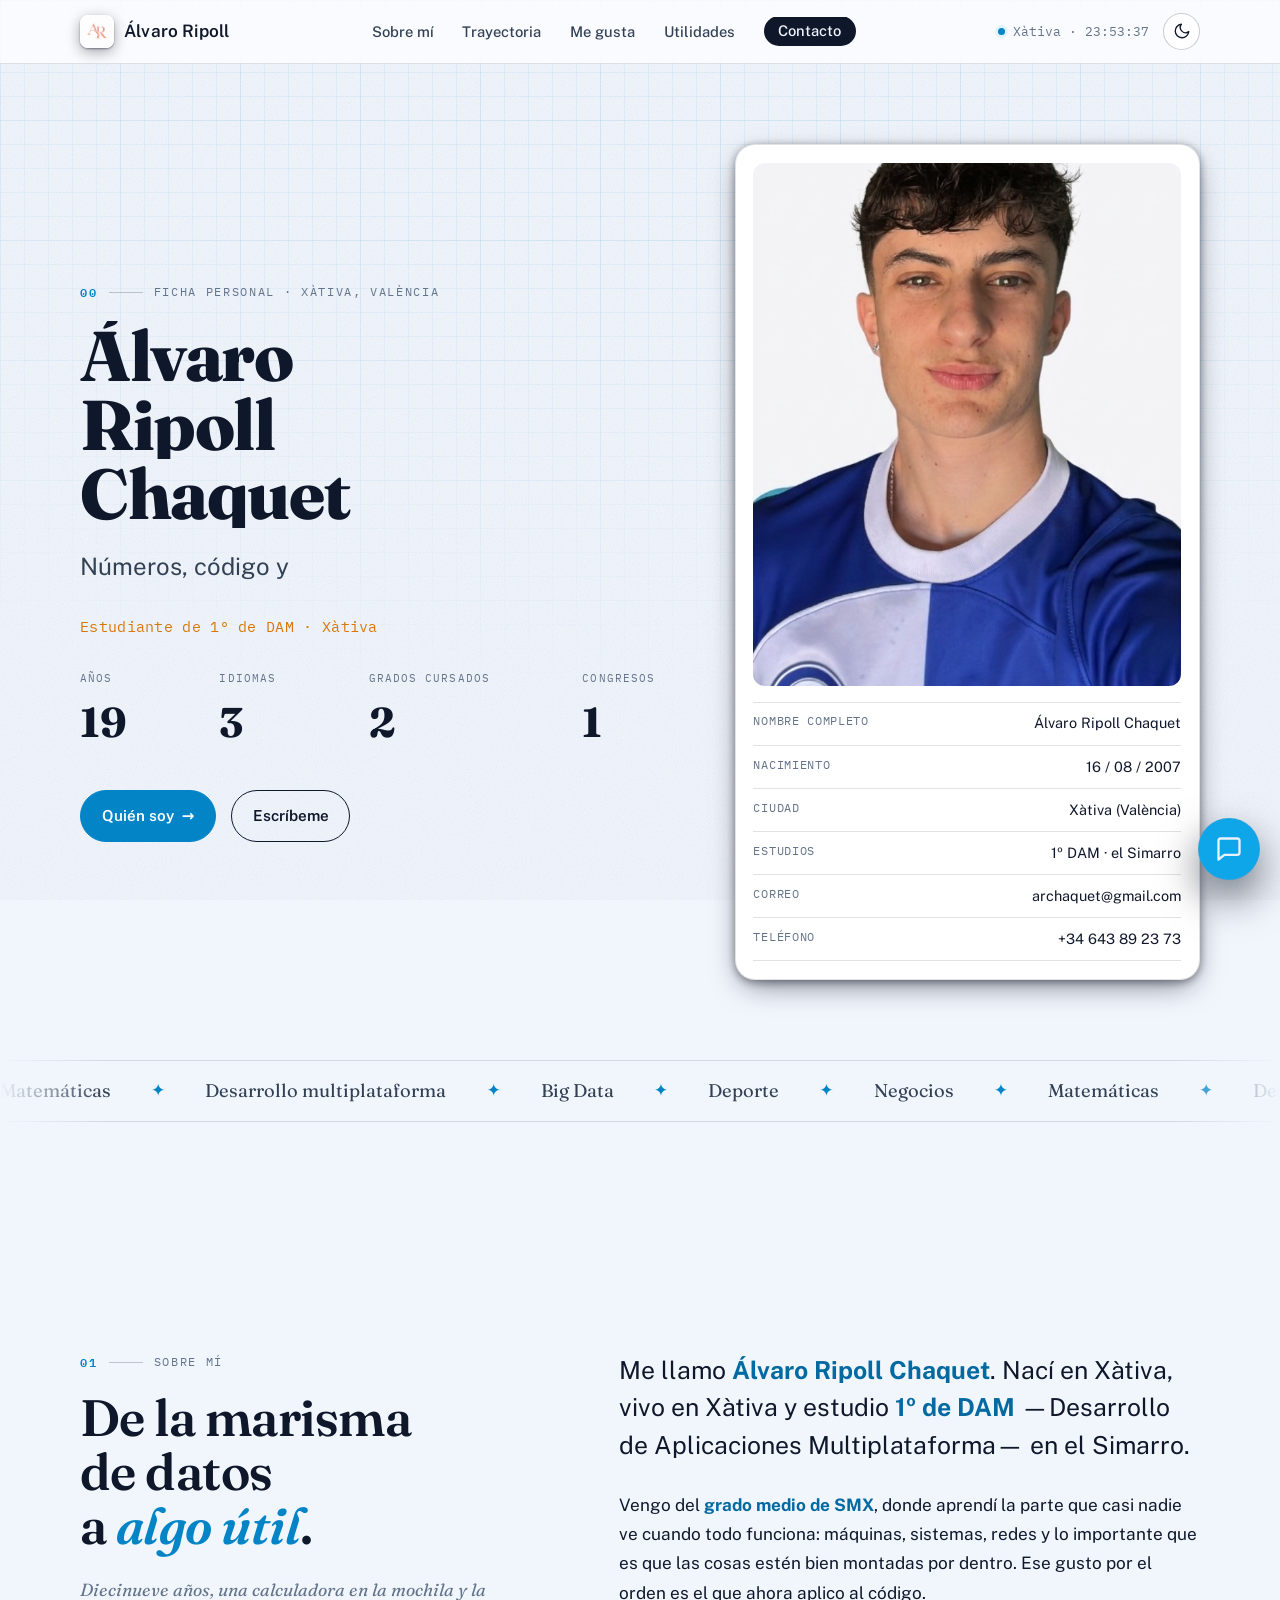
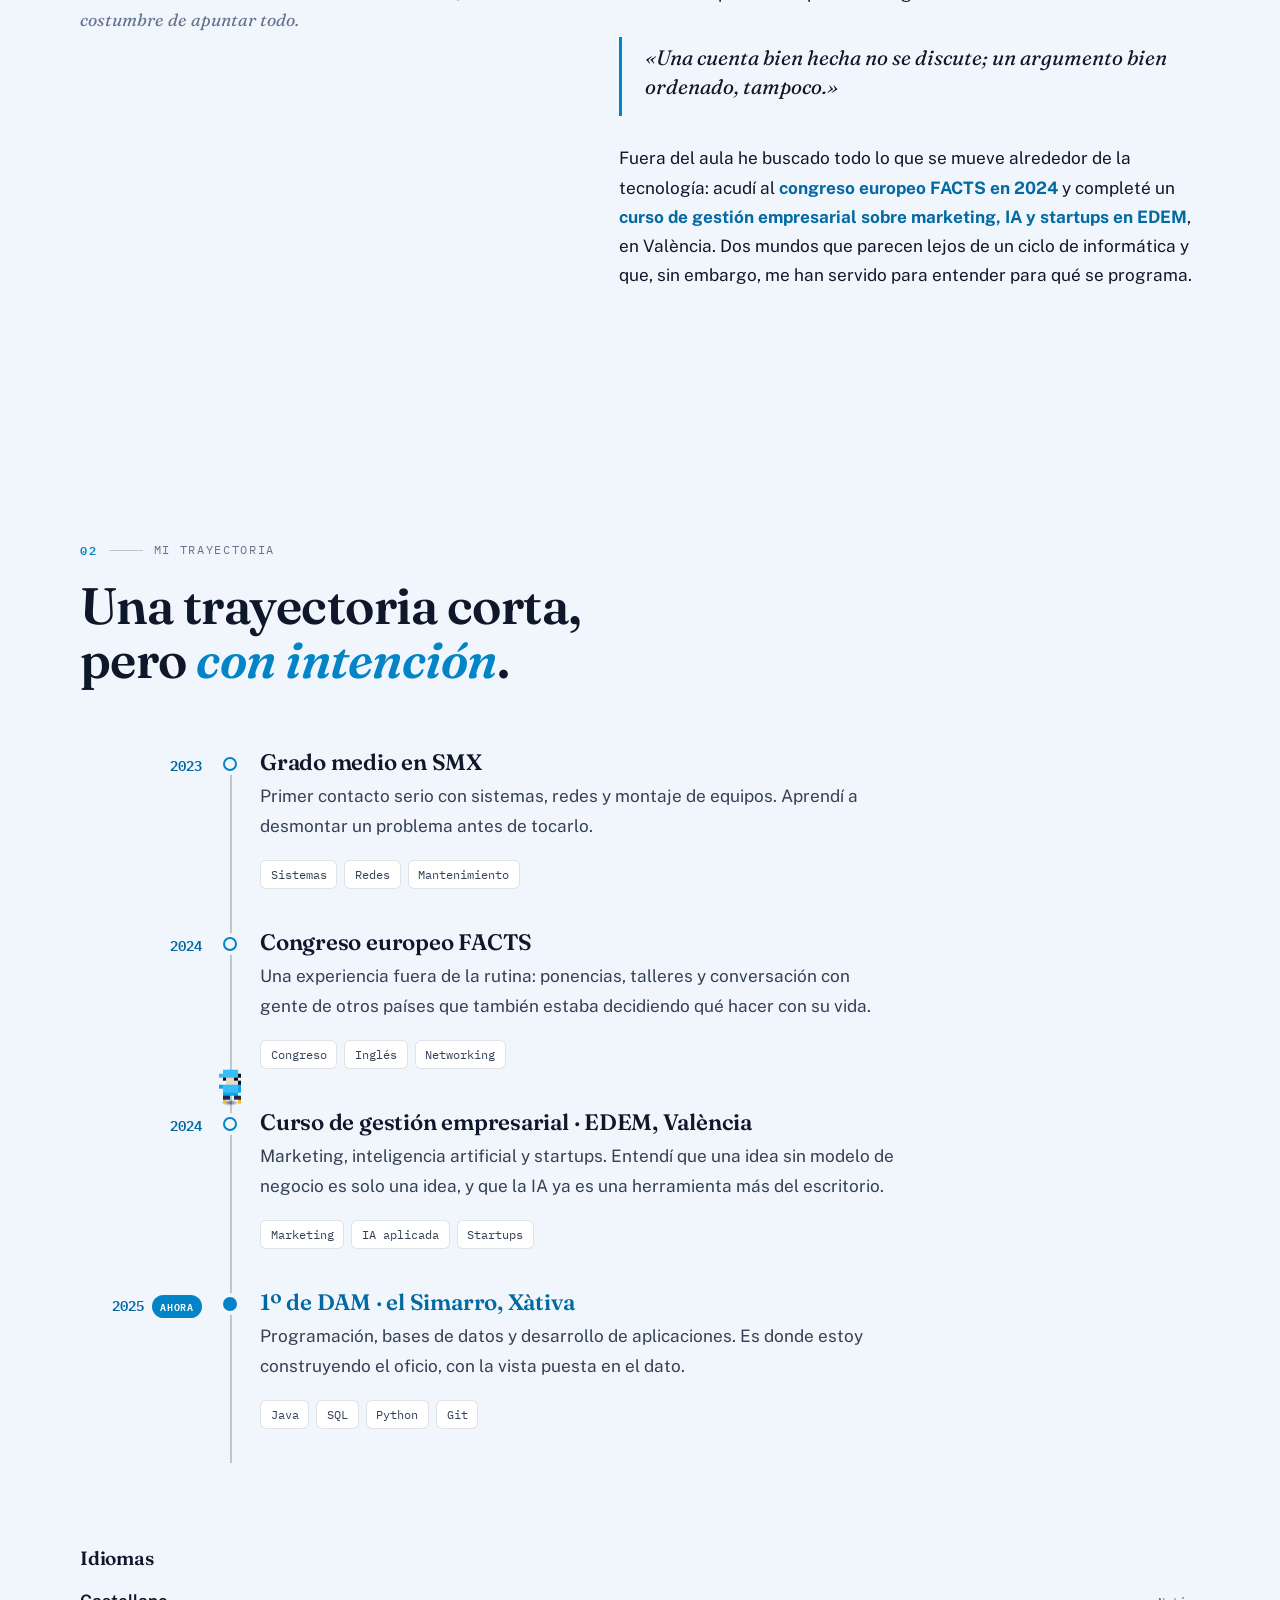
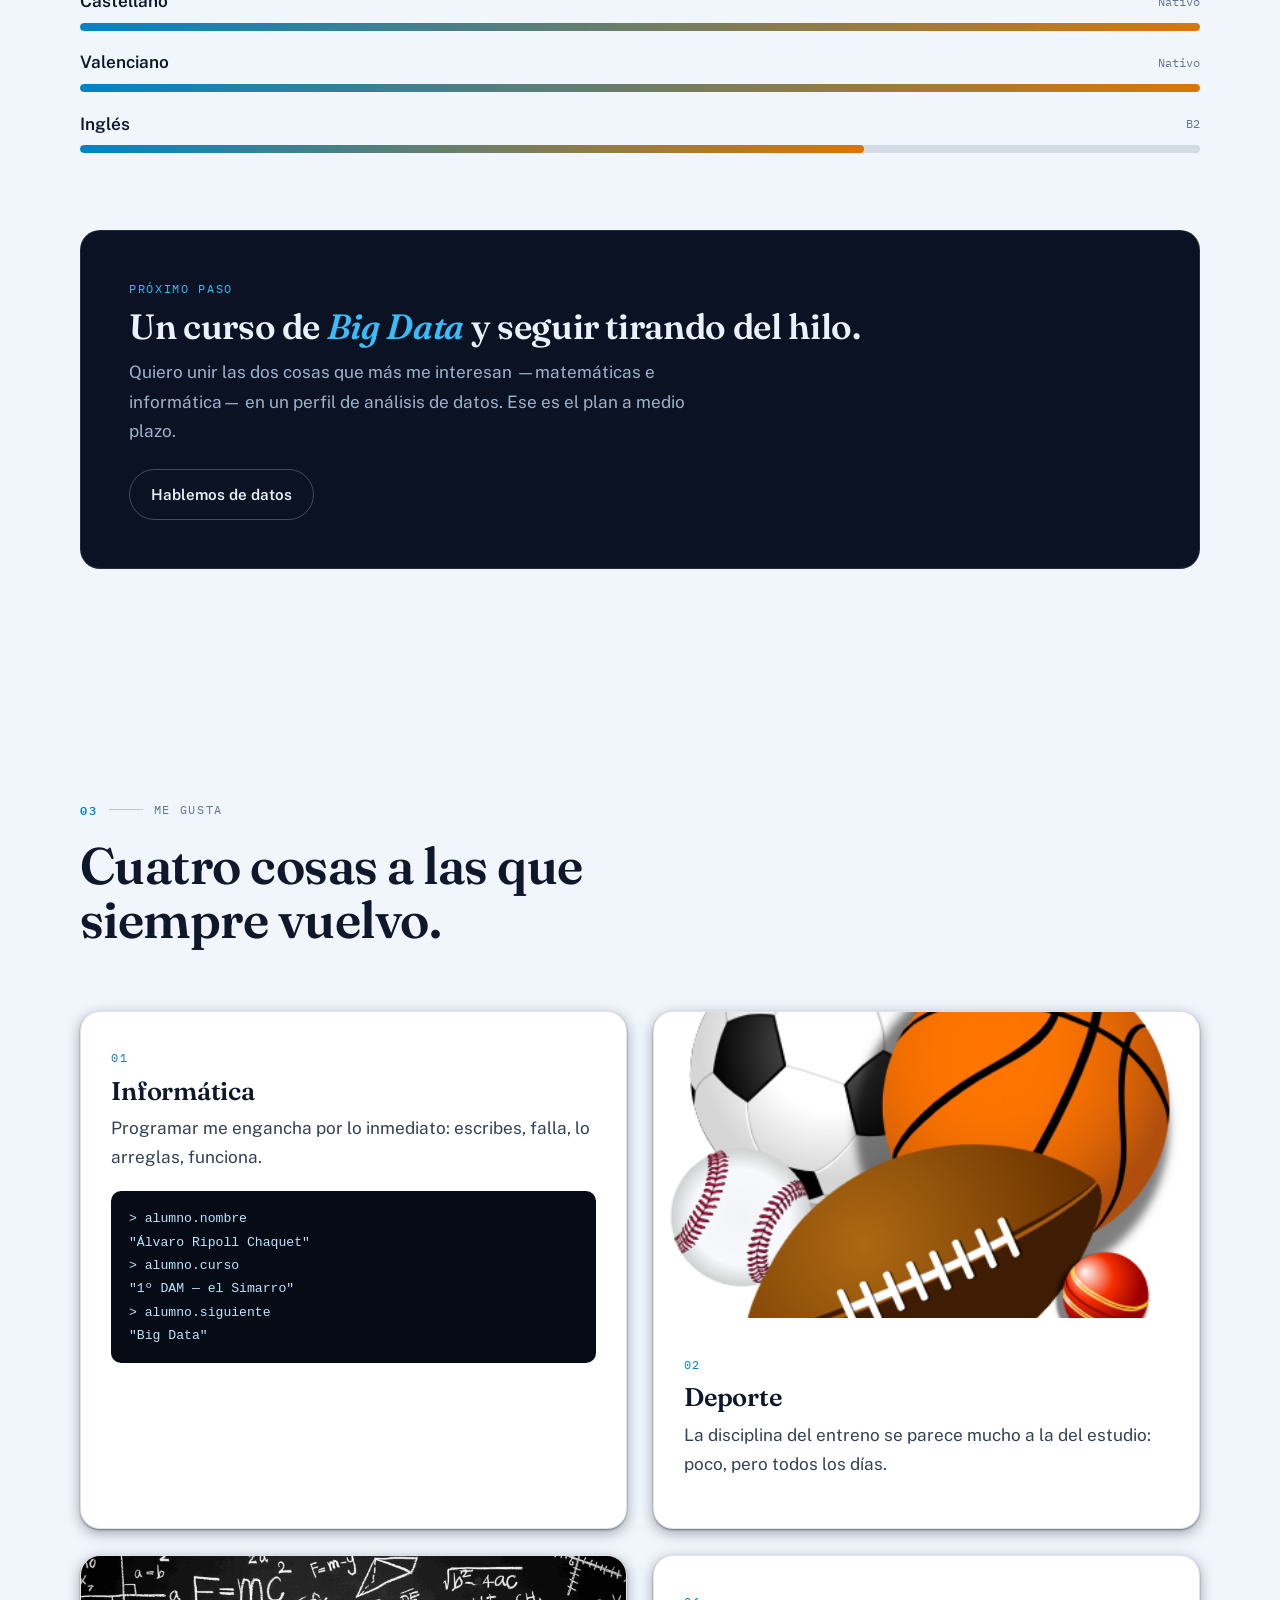
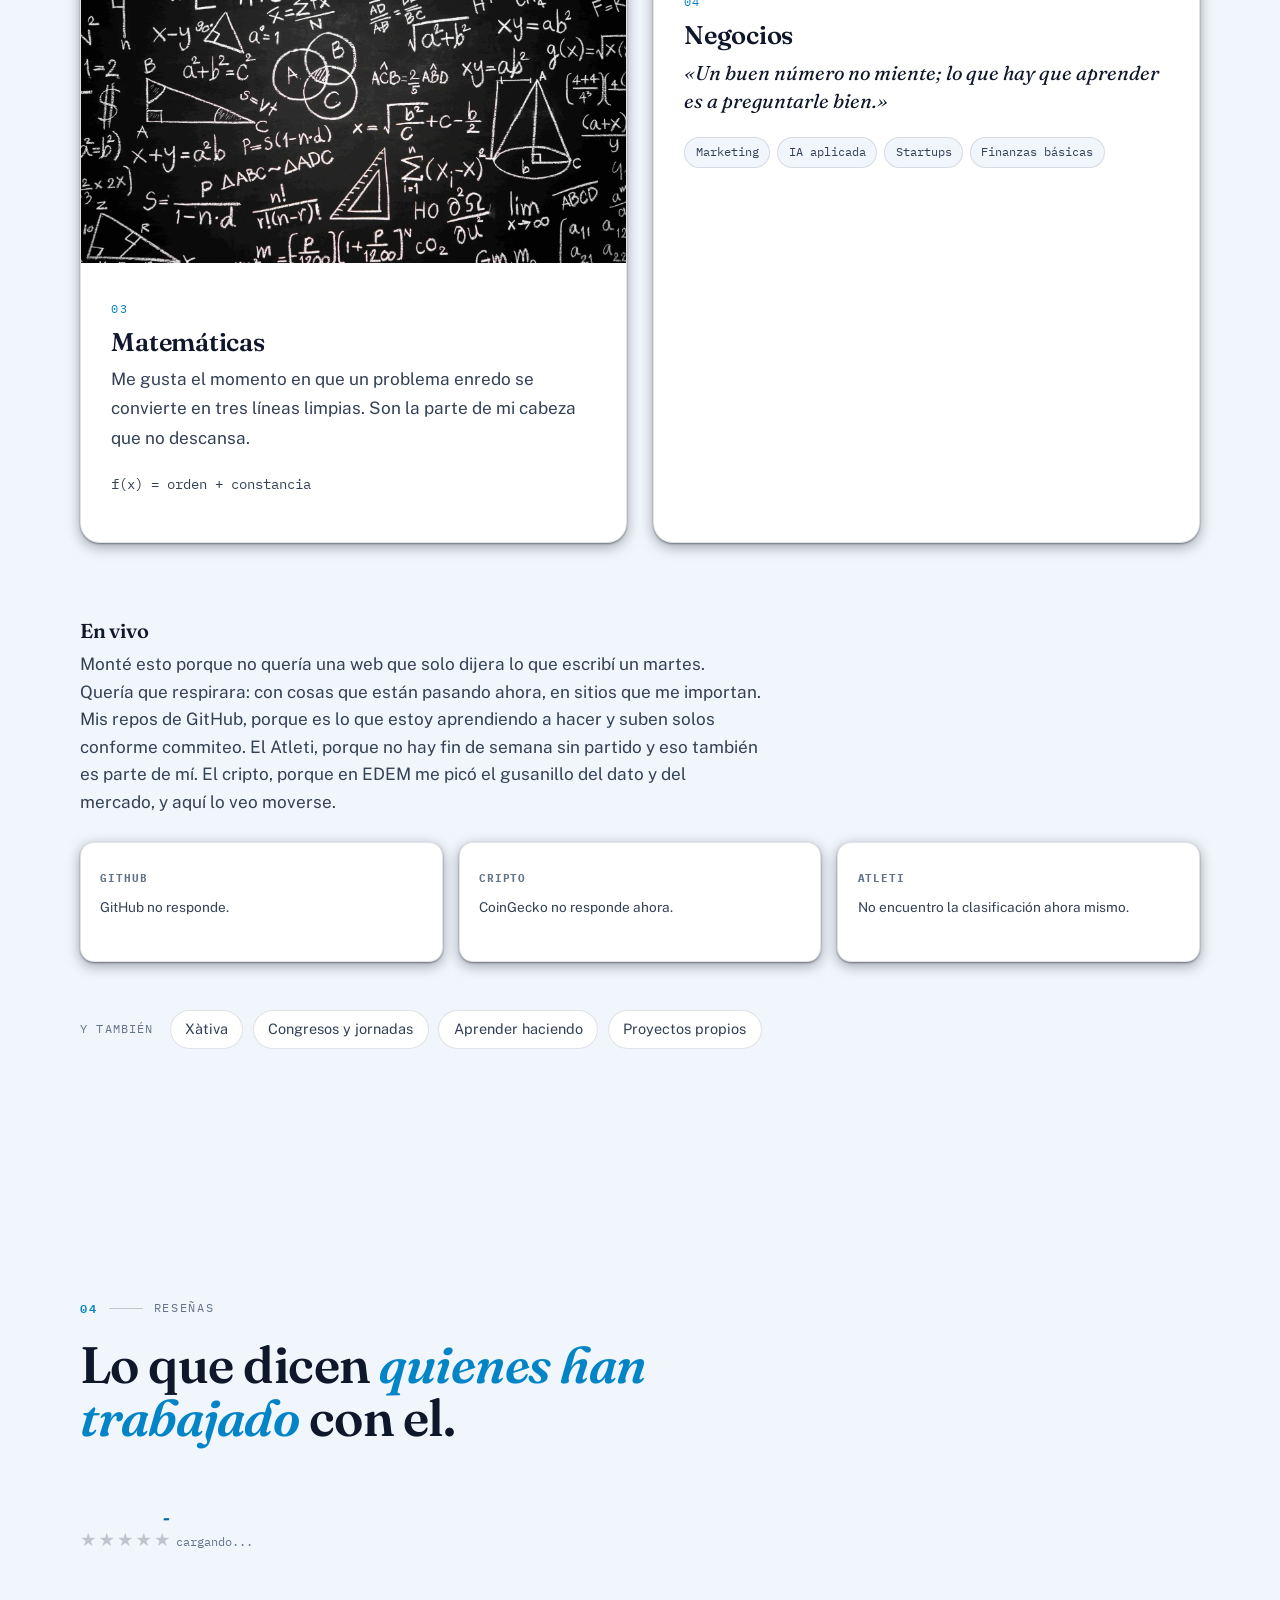
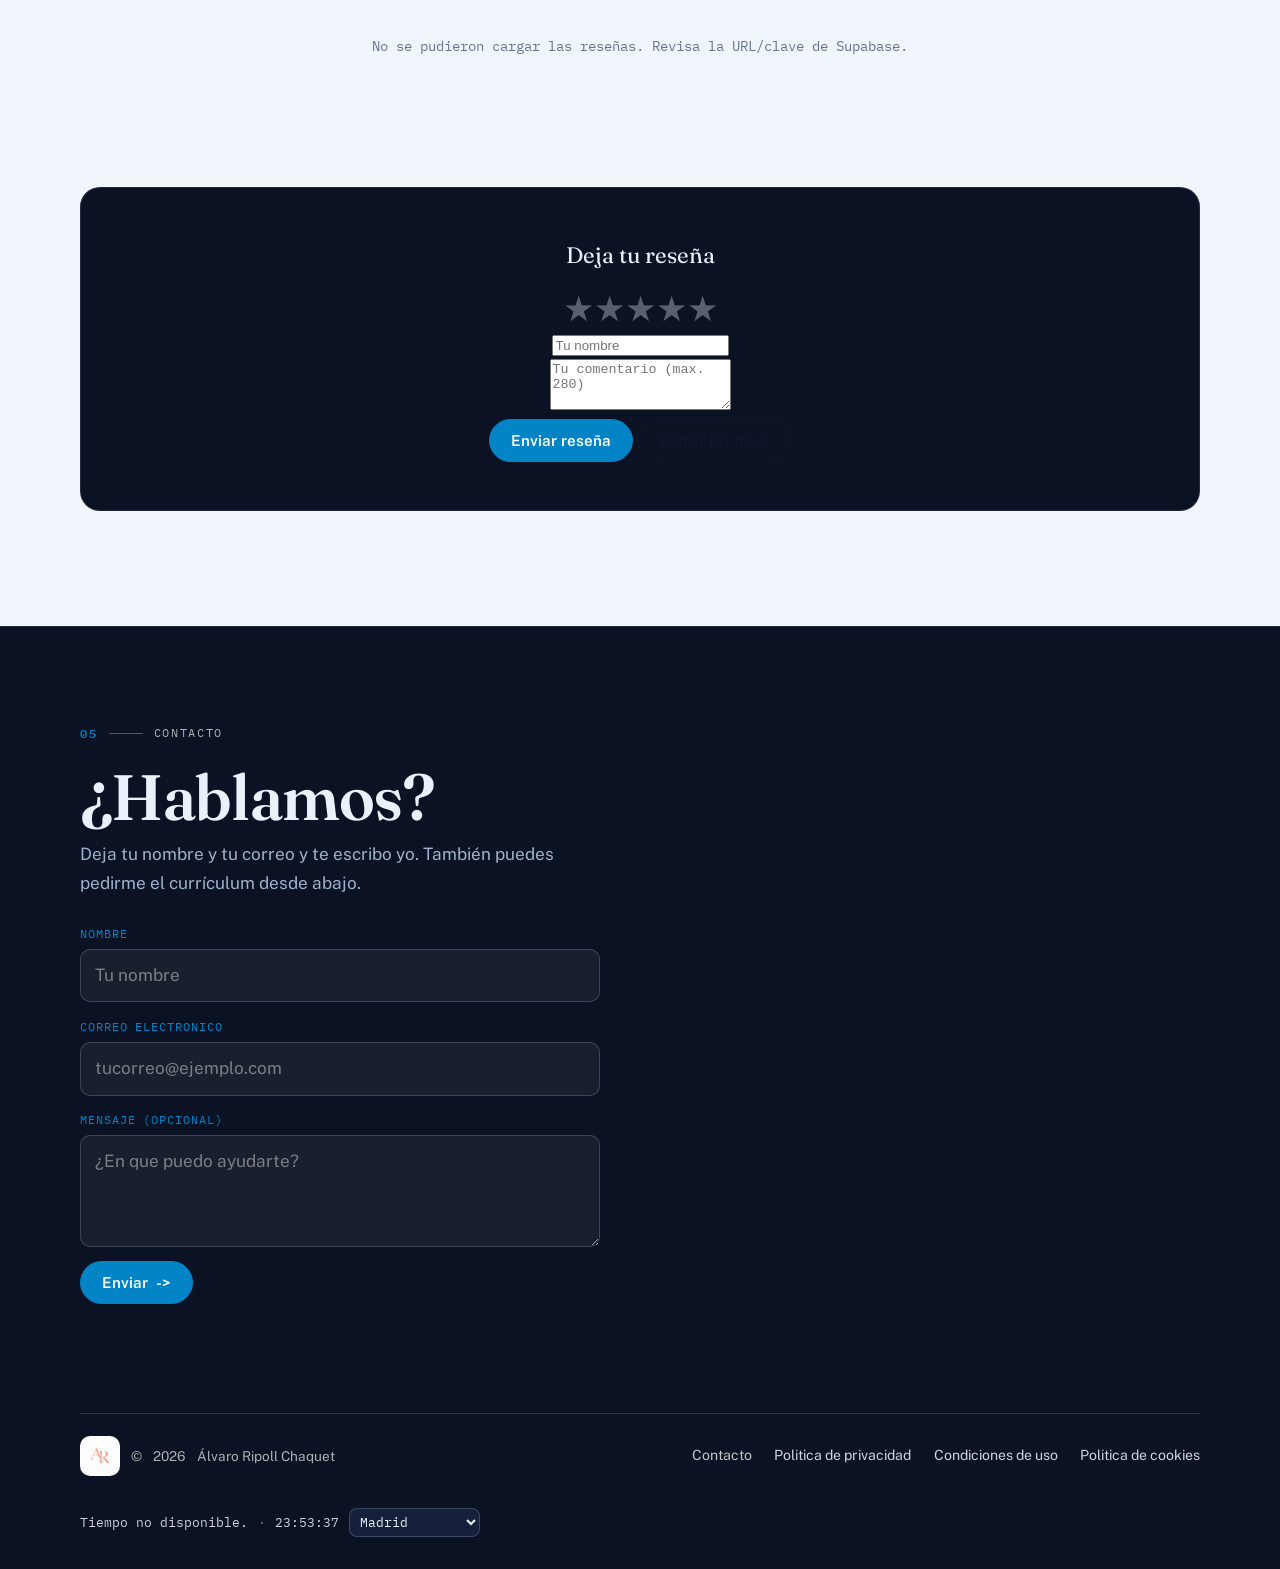
==== commit a2cc55ca: "Añado favicon svg y reveal.js" ====
--- a/index.html
+++ b/index.html
@@ -15,7 +15,7 @@
     <!-- Paleta básica antes de que cargue la hoja de estilos (evita flash) -->
     <meta name="theme-color" content="#0A0F1E">
     <!-- Favicon + icono para iOS -->
-    <link rel="icon" href="img/logo.png?v=2" type="image/png">
+    <link rel="icon" type="image/svg+xml" href="favicon.svg?v=3">
     <link rel="apple-touch-icon" href="img/logo.png?v=2">
 
     <!-- Open Graph: imagen y datos al compartir en WhatsApp/LinkedIn -->
@@ -649,6 +649,7 @@
     <script src="footer.js" defer></script>
     <script src="muñeco.js?v=1"></script>
     <script src="api.js?v=1"></script>
+    <script src="reveal.js"></script>
 </body>
 
 </html>
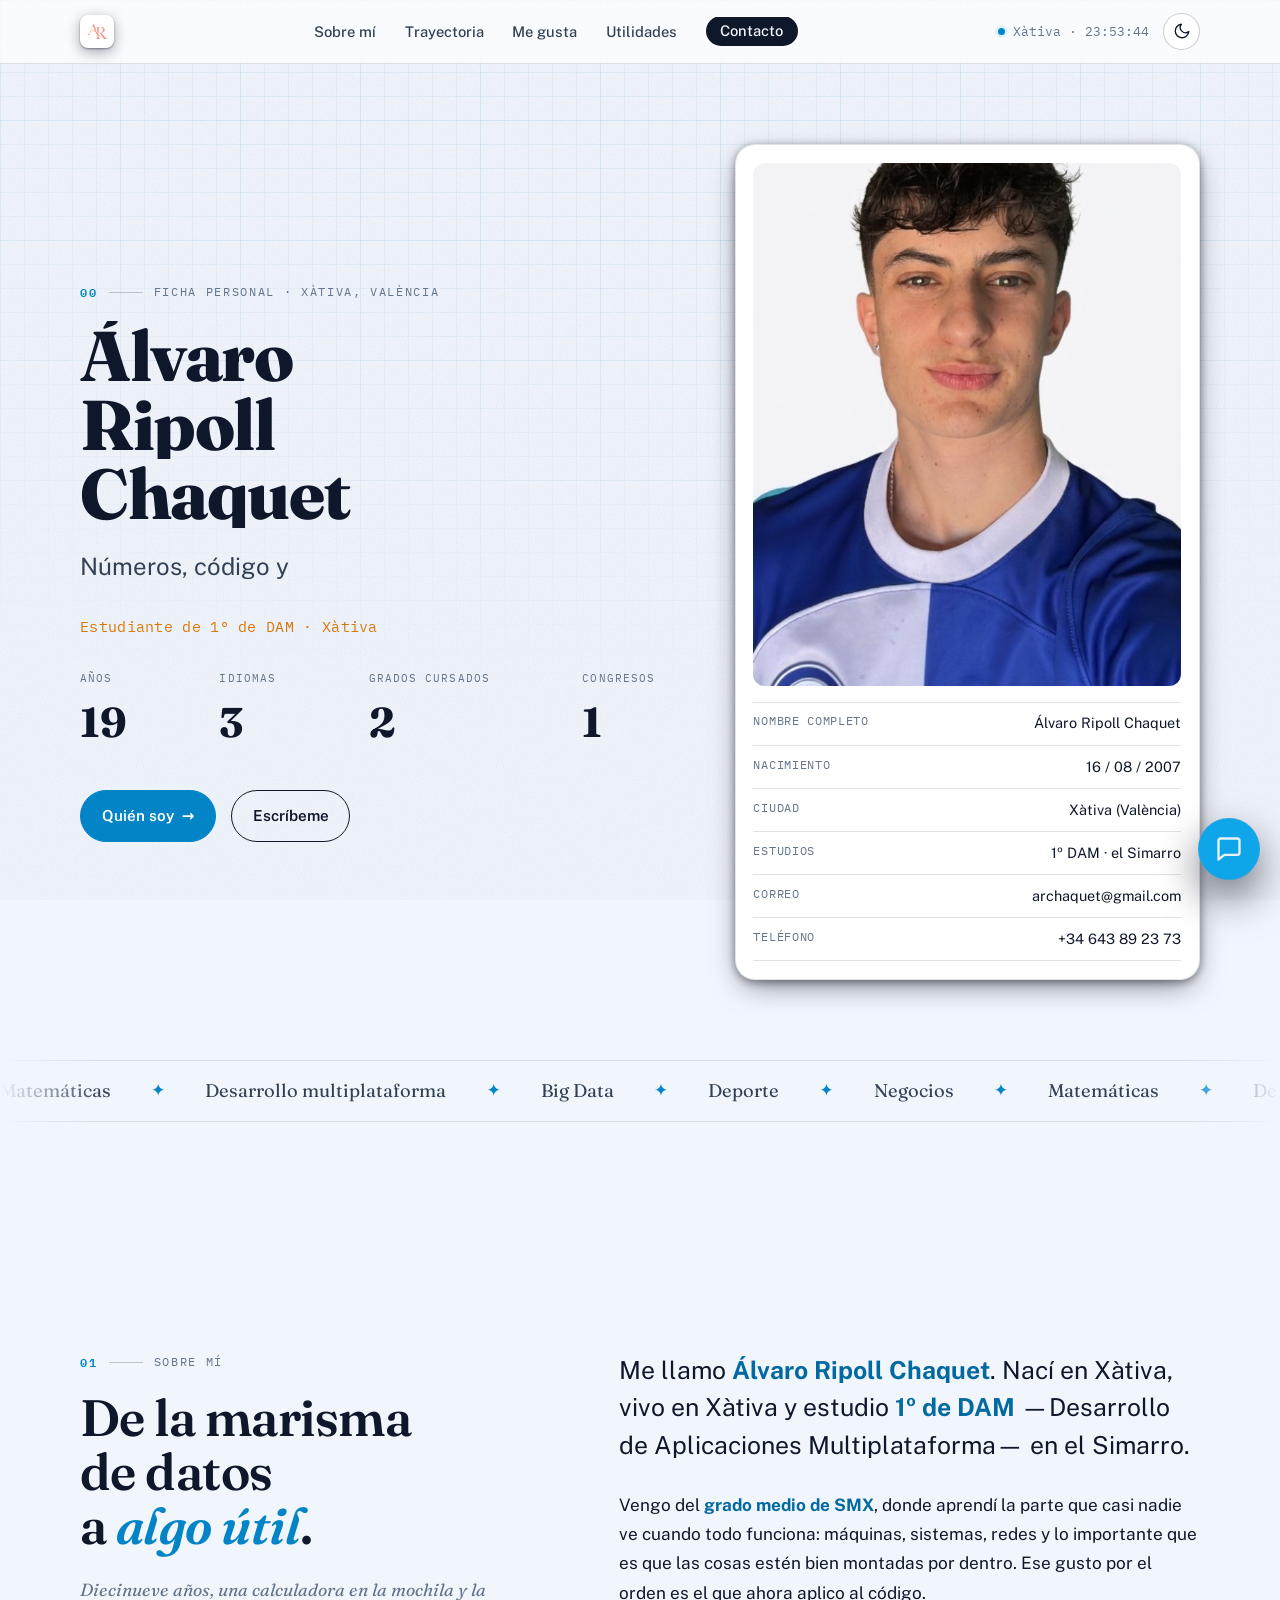
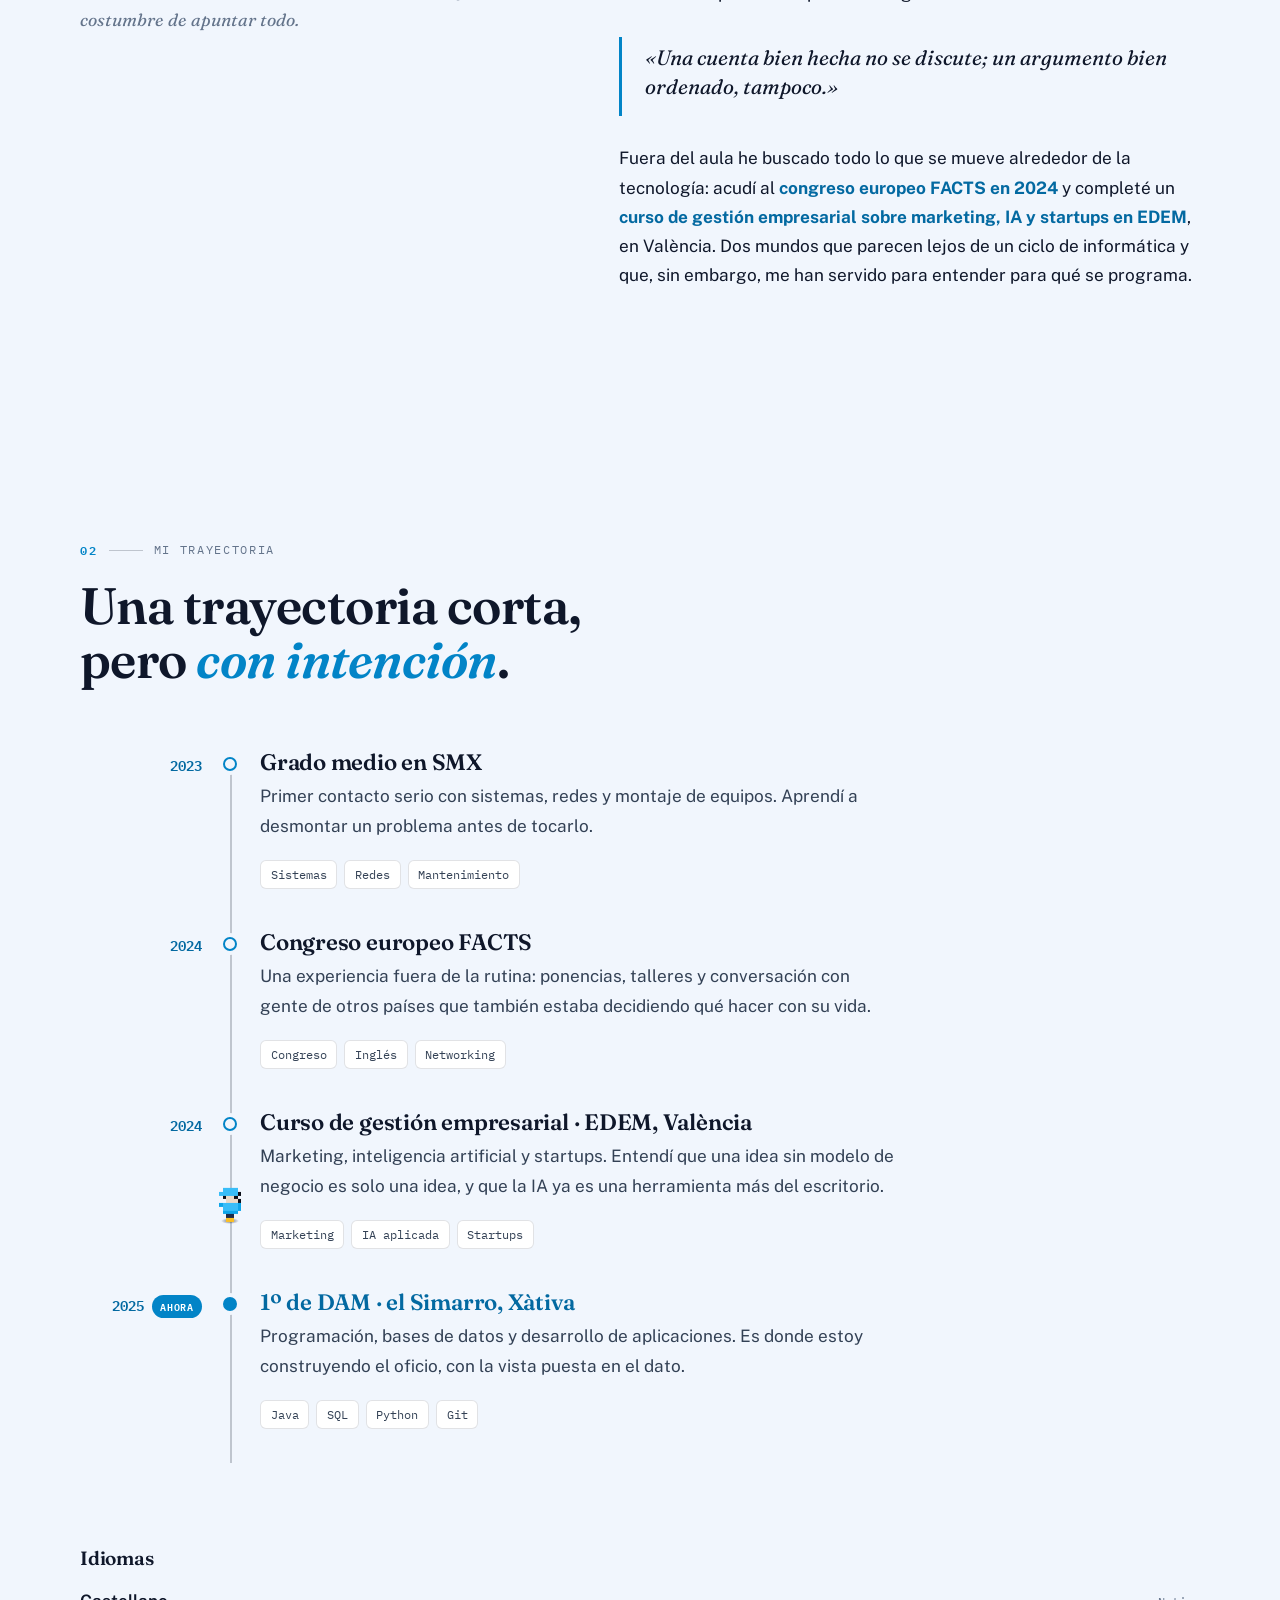
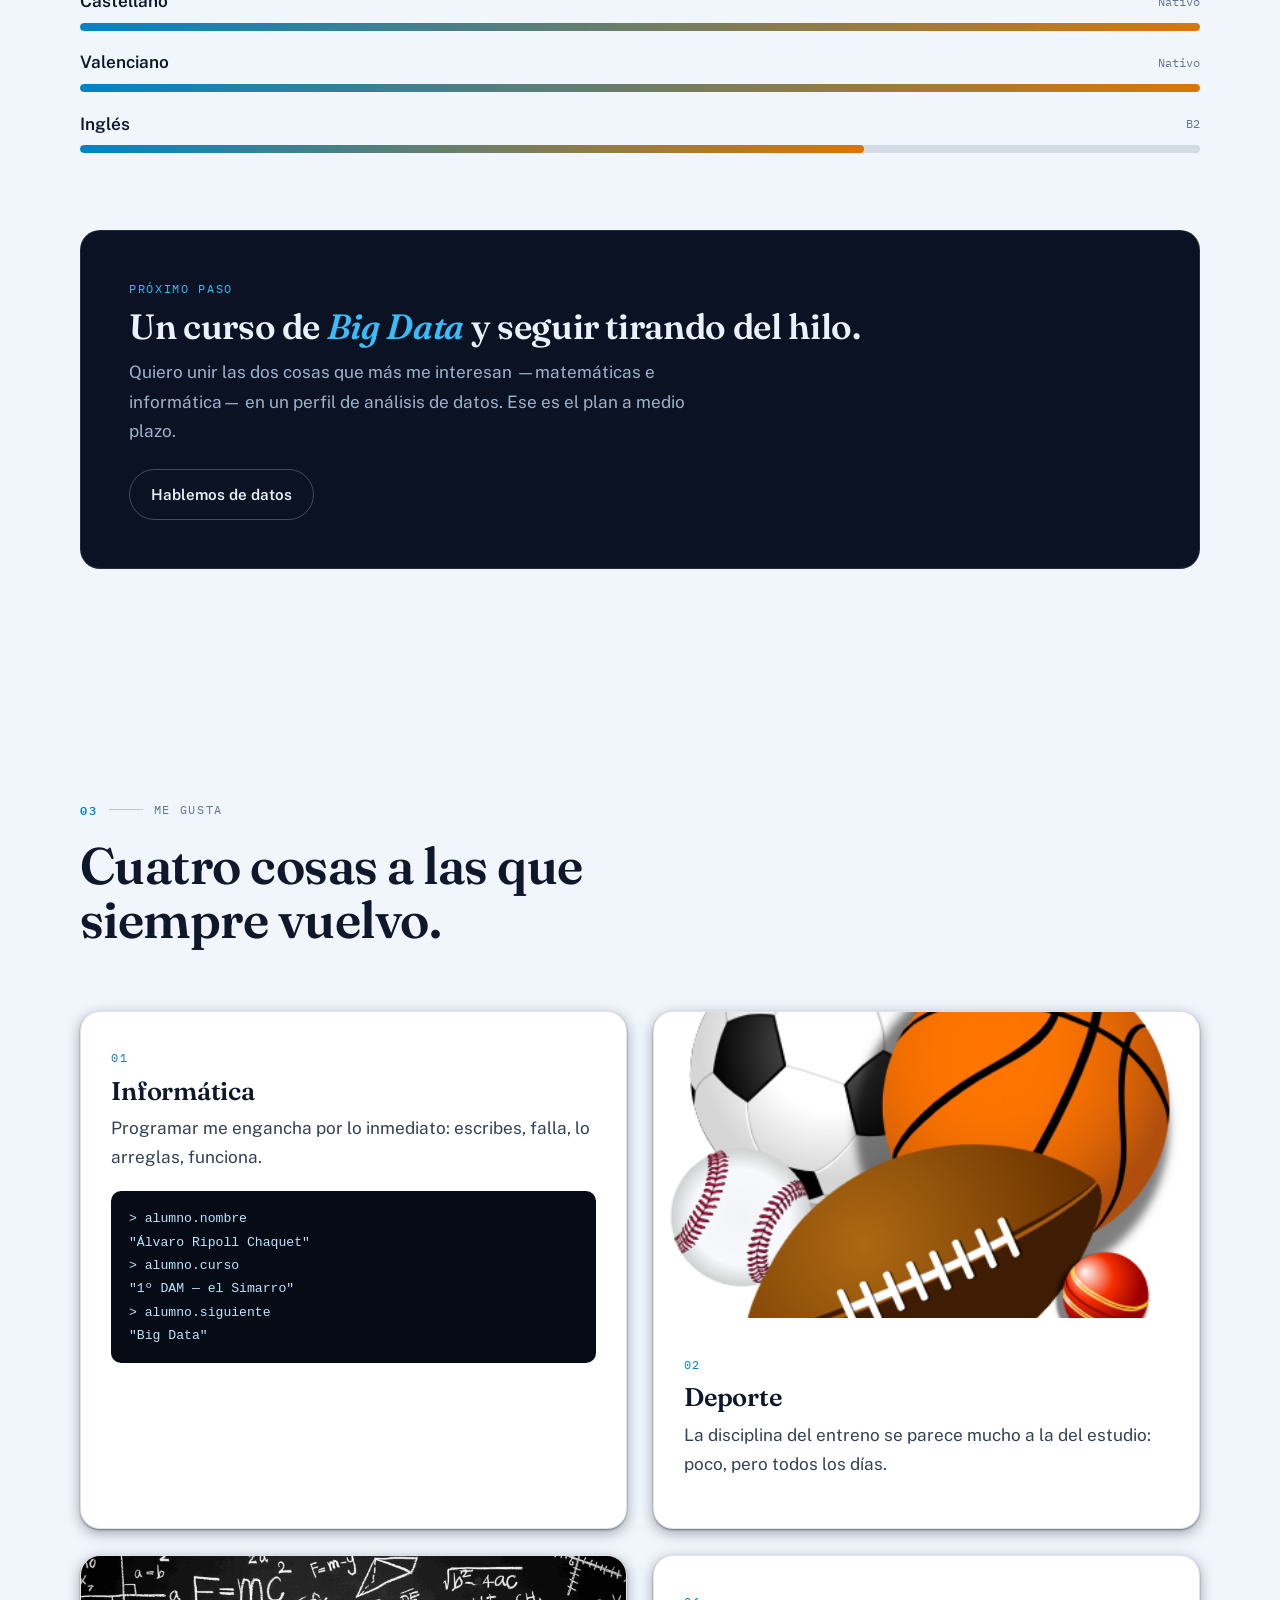
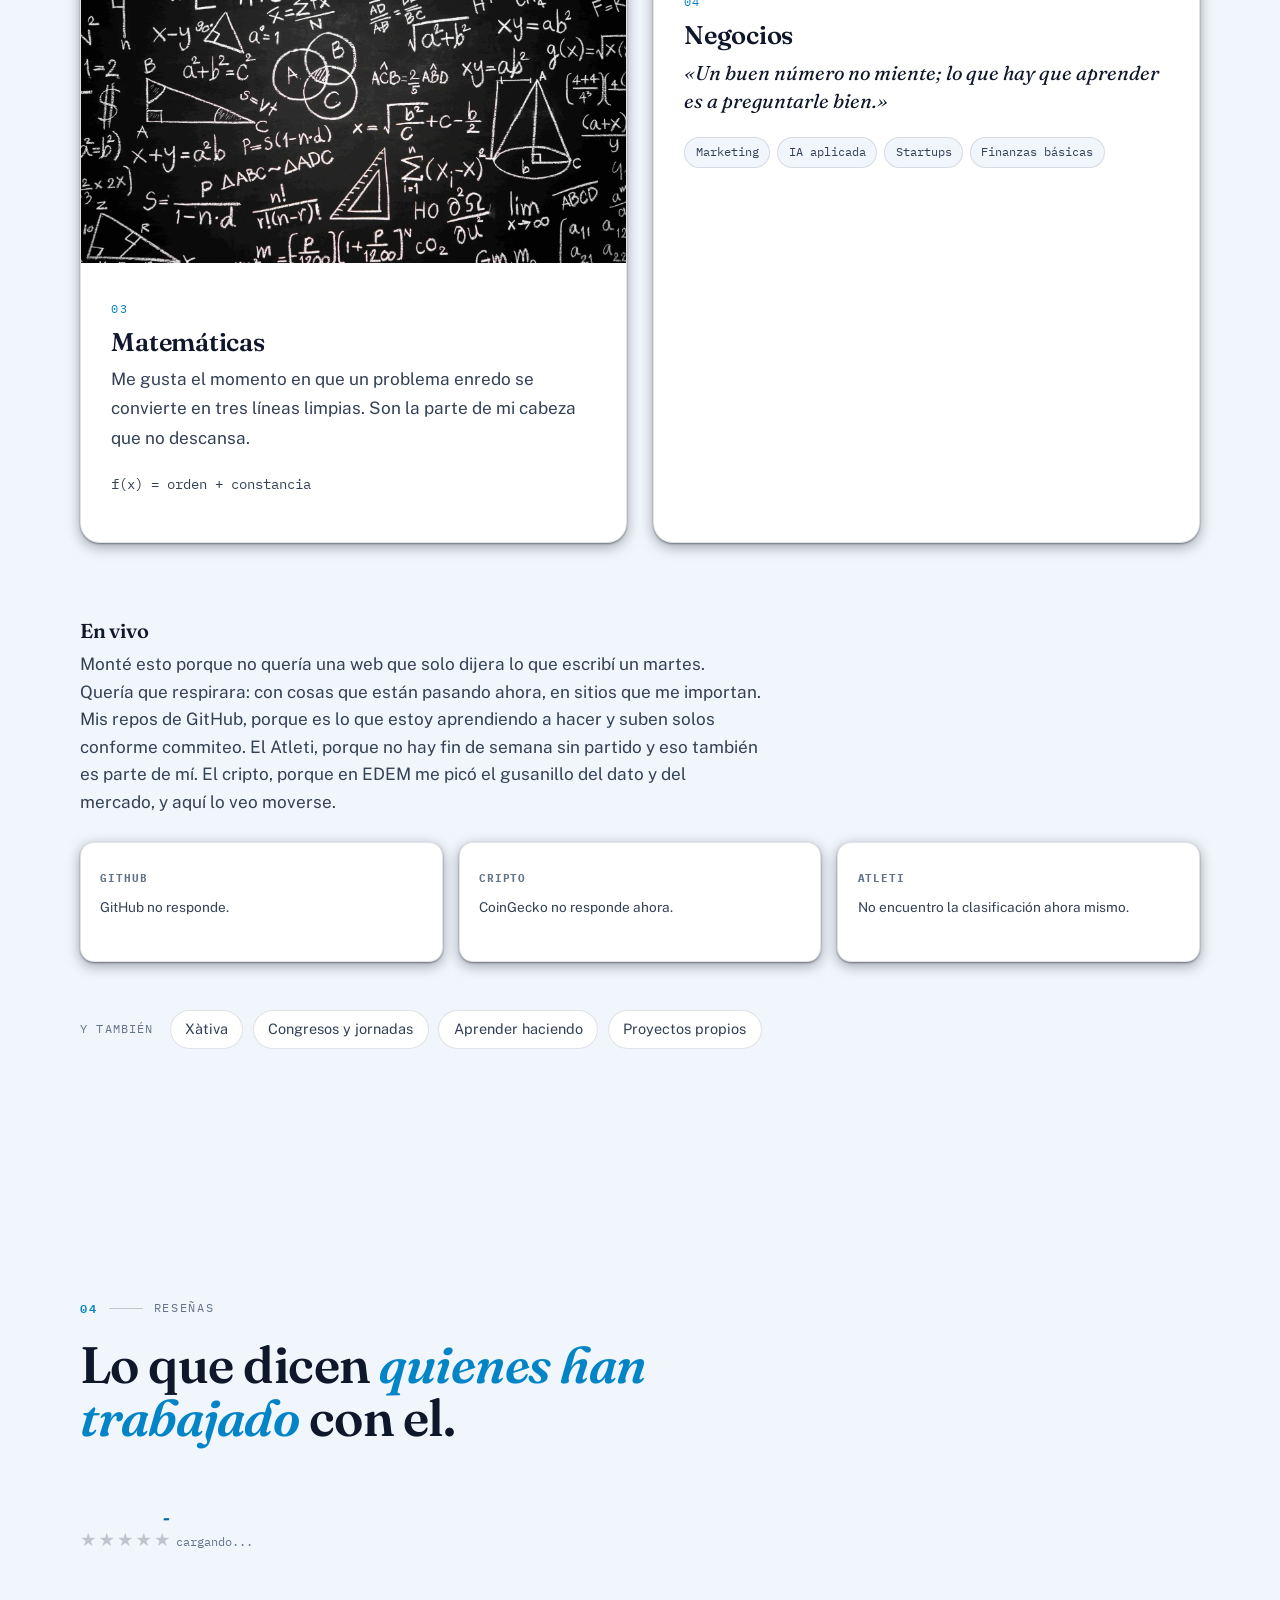
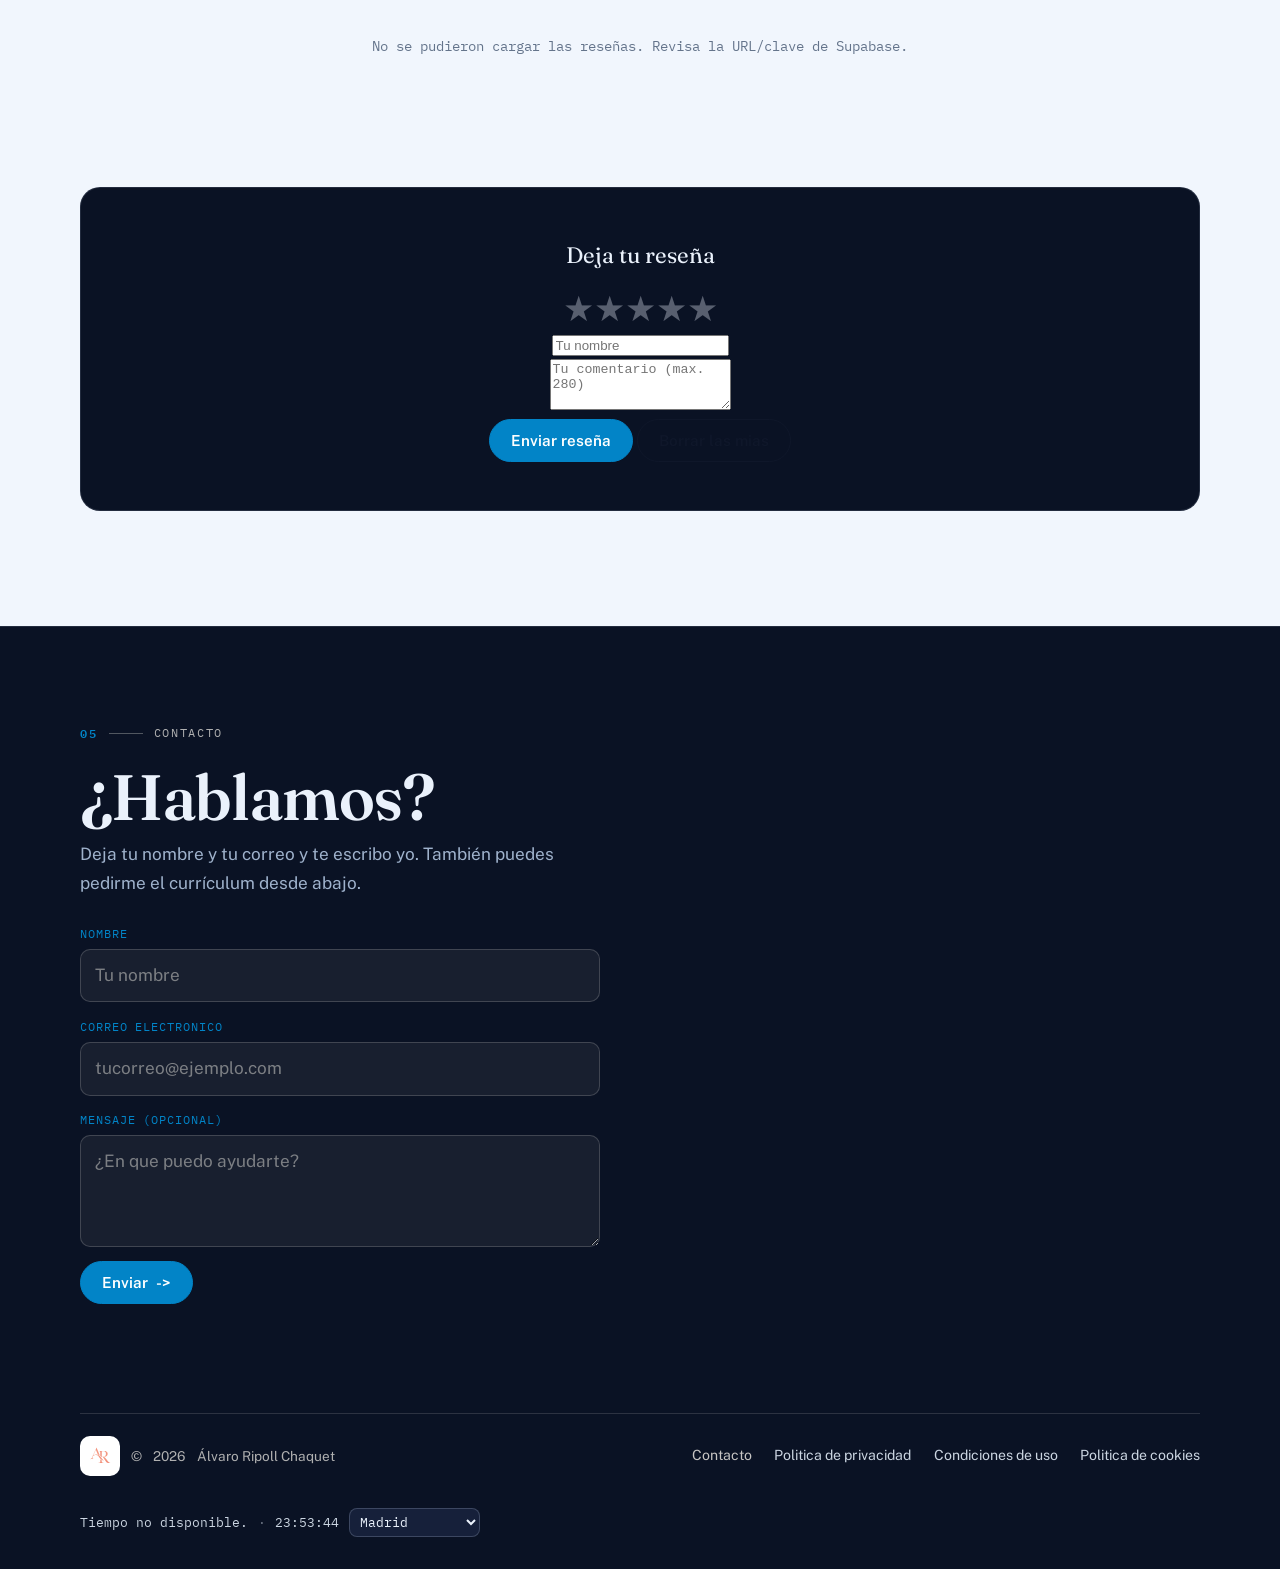
==== commit 58c70a53: "Logo SVG propio inline + favicon" ====
--- a/index.html
+++ b/index.html
@@ -70,8 +70,27 @@
     <a class="skip-link" href="#contenido">Saltar al contenido</a>
     <header class="topbar" role="banner">
         <a href="#portada" class="monograma" aria-label="Inicio — Álvaro Ripoll Chaquet">
-            <span class="monograma__logo"><img src="img/logo.png" alt="Monograma AR — Álvaro Ripoll" width="34"
-                    height="34"></span> <span class="monograma__text">Álvaro Ripoll</span>
+            <span class="monograma__logo">
+                <svg xmlns="http://www.w3.org/2000/svg" width="34" height="34" viewBox="0 0 1254 1254" role="img"
+                    aria-label="Logo AR" style="display:inline-block;vertical-align:middle">
+                    <defs>
+                        <linearGradient id="logoCoral" x1="0" y1="0" x2="1" y2="1">
+                            <stop offset="0%" stop-color="#F18B76" />
+                            <stop offset="52%" stop-color="#F49A83" />
+                            <stop offset="100%" stop-color="#F18A76" />
+                        </linearGradient>
+                    </defs>
+                    <g fill="url(#logoCoral)" fill-rule="evenodd">
+                        <path
+                            d="M 572 879 L 572 883 L 573 884 L 579 884 L 580 883 L 735 883 L 736 884 L 738 883 L 753 883 L 754 884 L 755 883 L 756 884 L 757 883 L 757 879 L 741 877 L 740 876 L 729 874 L 723 871 L 721 871 L 711 865 L 703 857 L 697 847 L 695 841 L 695 837 L 694 836 L 693 816 L 692 815 L 692 785 L 682 780 L 666 770 L 663 767 L 655 762 L 638 747 L 637 747 L 637 817 L 636 818 L 635 835 L 634 836 L 634 840 L 632 846 L 626 857 L 620 863 L 613 868 L 605 872 L 596 875 L 592 875 L 587 877 L 574 878 Z" />
+                        <path
+                            d="M 587 440 L 587 445 L 604 447 L 605 448 L 612 449 L 623 454 L 630 460 L 634 466 L 637 475 L 637 483 L 638 484 L 638 623 L 647 630 L 670 653 L 685 671 L 691 680 L 692 680 L 692 451 L 697 449 L 729 448 L 730 447 L 753 447 L 754 448 L 765 448 L 766 449 L 778 450 L 779 451 L 782 451 L 783 452 L 786 452 L 792 454 L 806 461 L 814 467 L 823 476 L 832 489 L 838 502 L 841 511 L 842 518 L 843 519 L 844 532 L 845 533 L 845 561 L 844 562 L 844 569 L 843 570 L 842 579 L 836 597 L 828 612 L 823 619 L 810 632 L 802 638 L 786 646 L 777 649 L 774 649 L 773 650 L 769 650 L 763 652 L 758 652 L 757 653 L 749 653 L 748 654 L 705 654 L 705 660 L 714 661 L 726 666 L 736 673 L 751 689 L 776 725 L 777 728 L 783 736 L 784 739 L 790 747 L 798 761 L 806 772 L 807 775 L 817 789 L 818 792 L 834 816 L 848 835 L 859 848 L 876 864 L 888 872 L 900 878 L 906 879 L 914 882 L 919 882 L 920 883 L 929 883 L 930 884 L 954 884 L 955 883 L 960 883 L 961 884 L 972 884 L 973 883 L 974 884 L 975 883 L 997 883 L 998 884 L 1001 884 L 1001 879 L 1000 878 L 996 878 L 995 877 L 988 876 L 969 868 L 955 859 L 943 849 L 926 831 L 918 821 L 857 738 L 824 698 L 804 679 L 786 667 L 771 660 L 776 658 L 794 657 L 795 656 L 800 656 L 801 655 L 810 654 L 811 653 L 822 651 L 834 647 L 842 643 L 844 643 L 856 637 L 871 627 L 883 616 L 895 600 L 902 586 L 906 574 L 906 570 L 908 564 L 908 558 L 909 557 L 909 538 L 908 537 L 908 530 L 907 529 L 906 520 L 905 519 L 905 516 L 903 510 L 896 495 L 887 482 L 870 466 L 859 459 L 847 453 L 829 447 L 825 447 L 824 446 L 816 445 L 815 444 L 810 444 L 809 443 L 804 443 L 803 442 L 784 441 L 783 440 Z" />
+                        <path
+                            d="M 498 320 L 495 324 L 495 326 L 490 335 L 490 337 L 486 344 L 486 346 L 468 383 L 468 385 L 464 392 L 464 394 L 457 407 L 457 409 L 442 440 L 439 449 L 432 462 L 429 471 L 423 482 L 423 484 L 414 502 L 414 504 L 410 511 L 410 513 L 406 520 L 406 522 L 400 533 L 400 535 L 396 542 L 396 544 L 391 553 L 391 555 L 375 588 L 375 590 L 361 619 L 361 621 L 354 634 L 351 643 L 344 656 L 344 658 L 334 677 L 334 679 L 330 687 L 317 707 L 310 714 L 310 715 L 299 725 L 291 730 L 278 736 L 268 738 L 267 739 L 262 739 L 261 742 L 262 743 L 263 742 L 264 743 L 265 742 L 280 742 L 281 743 L 288 743 L 289 742 L 293 742 L 294 743 L 297 742 L 298 743 L 299 742 L 358 742 L 359 743 L 363 743 L 364 742 L 403 742 L 402 739 L 397 739 L 396 738 L 388 737 L 376 733 L 368 729 L 361 724 L 355 718 L 350 708 L 349 700 L 348 699 L 350 680 L 356 662 L 358 659 L 358 657 L 360 654 L 360 652 L 367 636 L 376 625 L 387 615 L 397 608 L 415 599 L 427 595 L 430 595 L 439 592 L 444 592 L 445 591 L 452 591 L 453 590 L 483 590 L 484 591 L 491 591 L 492 592 L 496 592 L 497 593 L 508 595 L 520 599 L 525 602 L 527 602 L 547 613 L 563 625 L 569 631 L 576 644 L 596 674 L 625 711 L 650 737 L 674 757 L 701 774 L 717 781 L 719 781 L 722 783 L 724 783 L 727 785 L 730 785 L 737 788 L 745 789 L 750 791 L 759 792 L 760 793 L 782 795 L 782 794 L 772 791 L 753 781 L 735 768 L 713 746 L 695 723 L 687 710 L 681 703 L 671 687 L 667 683 L 665 679 L 655 667 L 652 662 L 640 649 L 640 648 L 622 630 L 621 630 L 608 618 L 593 607 L 590 606 L 582 600 L 579 599 L 572 594 L 570 594 L 568 592 L 566 592 L 549 584 L 543 582 L 540 582 L 539 581 L 536 581 L 535 580 L 532 580 L 531 579 L 528 579 L 527 578 L 524 578 L 523 577 L 511 576 L 510 575 L 498 575 L 497 574 L 480 574 L 479 575 L 468 575 L 467 576 L 454 577 L 453 578 L 449 578 L 448 579 L 433 582 L 418 587 L 404 594 L 402 594 L 389 601 L 382 606 L 380 605 L 386 592 L 386 590 L 390 583 L 394 571 L 396 569 L 396 567 L 399 562 L 402 553 L 406 546 L 406 544 L 415 526 L 415 524 L 422 510 L 422 508 L 431 490 L 434 481 L 439 472 L 439 470 L 443 463 L 443 461 L 453 441 L 453 439 L 462 421 L 462 419 L 466 412 L 466 410 L 473 397 L 475 399 L 479 411 L 483 418 L 483 420 L 486 425 L 486 427 L 491 437 L 493 444 L 499 456 L 503 468 L 511 485 L 515 497 L 523 514 L 523 516 L 530 531 L 530 533 L 532 536 L 532 538 L 534 541 L 534 543 L 541 558 L 541 560 L 544 565 L 547 574 L 550 576 L 553 576 L 563 580 L 566 580 L 569 582 L 576 584 L 585 589 L 587 589 L 610 602 L 621 610 L 617 601 L 617 599 L 615 596 L 615 594 L 613 591 L 613 589 L 611 586 L 611 584 L 604 569 L 604 567 L 602 564 L 602 562 L 600 559 L 600 557 L 592 540 L 591 535 L 585 523 L 584 518 L 581 513 L 581 511 L 576 501 L 572 489 L 569 484 L 565 472 L 557 455 L 557 453 L 555 450 L 551 438 L 547 431 L 543 419 L 540 414 L 540 412 L 537 407 L 533 395 L 527 383 L 523 371 L 517 359 L 517 357 L 515 354 L 511 342 L 507 335 L 504 325 L 501 320 Z" />
+                    </g>
+                </svg>
+
+            </span>
         </a>
 
         <nav class="topnav" id="menu" aria-label="Navegación principal">
@@ -609,7 +628,8 @@
 
         <!-- Barra inferior: logo + enlaces -->
         <div class="footer__bottom">
-            <span class="footer__brand"><img src="img/logo.png" alt="Monograma AR"> © <span id="anio">2025</span> Álvaro
+            <span class="footer__brand"><img src="logo.svg" alt="" width="22" height="22" style="display:inline-block;vertical-align:middle"> © <span id="anio">2025</span> 
+            Álvaro
                 Ripoll Chaquet</span>
             <ul class="foot-links">
                 <li><button type="button" id="cv-open">Contacto</button></li>
@@ -649,7 +669,7 @@
     <script src="footer.js" defer></script>
     <script src="muñeco.js?v=1"></script>
     <script src="api.js?v=1"></script>
-    <script src="reveal.js"></script>
+
 </body>
 
 </html>
